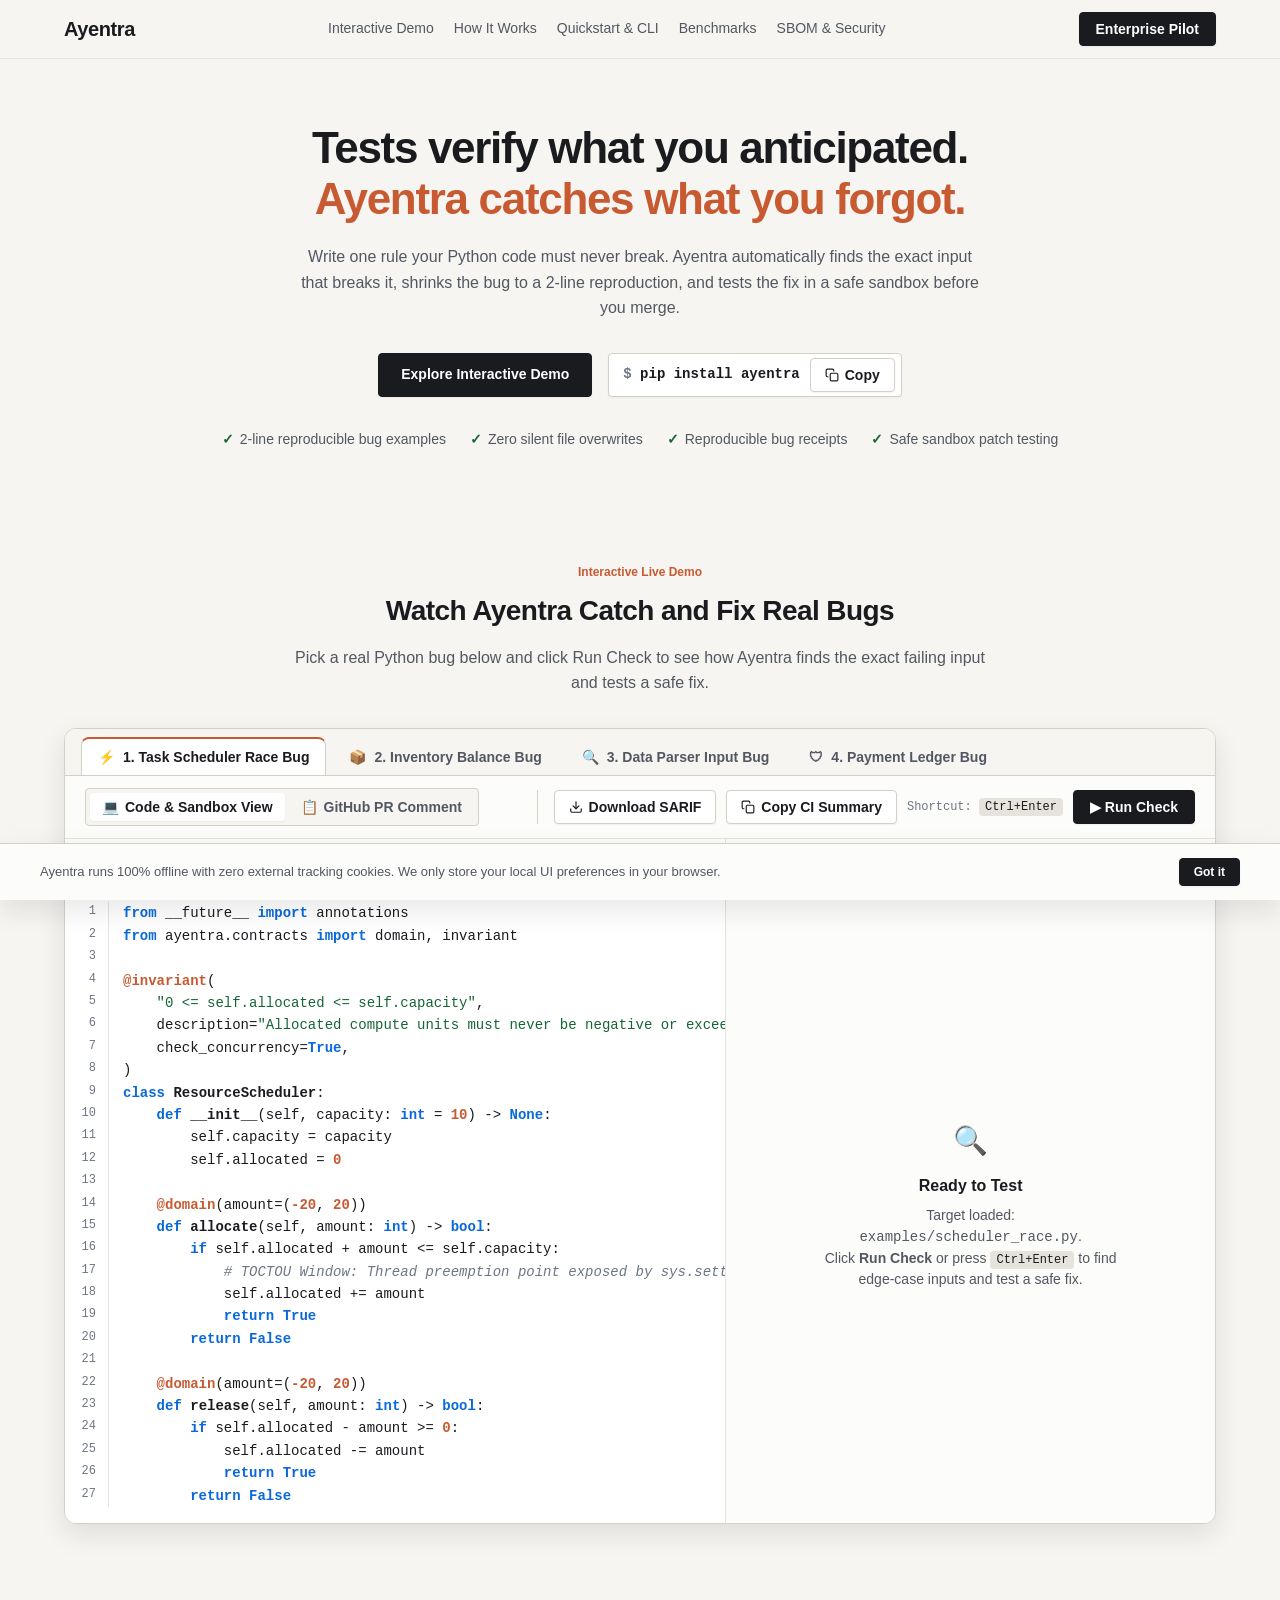
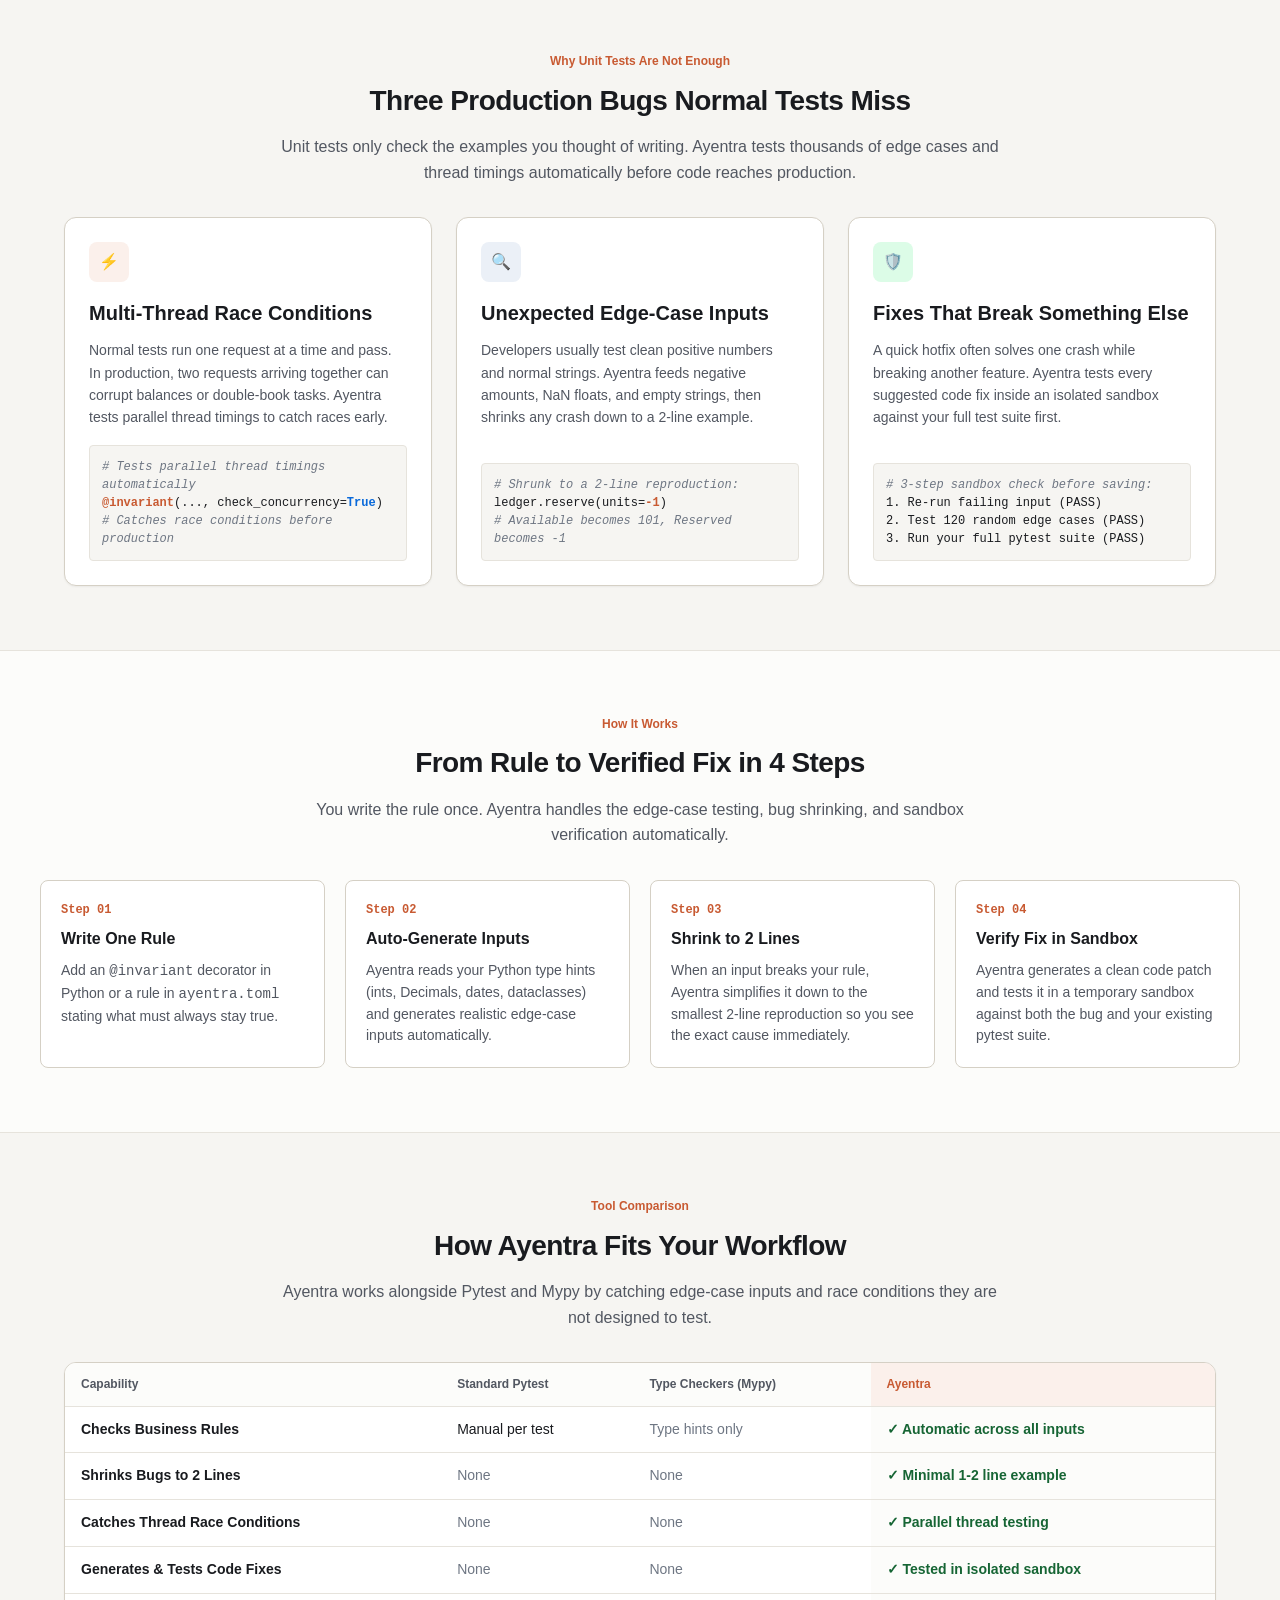
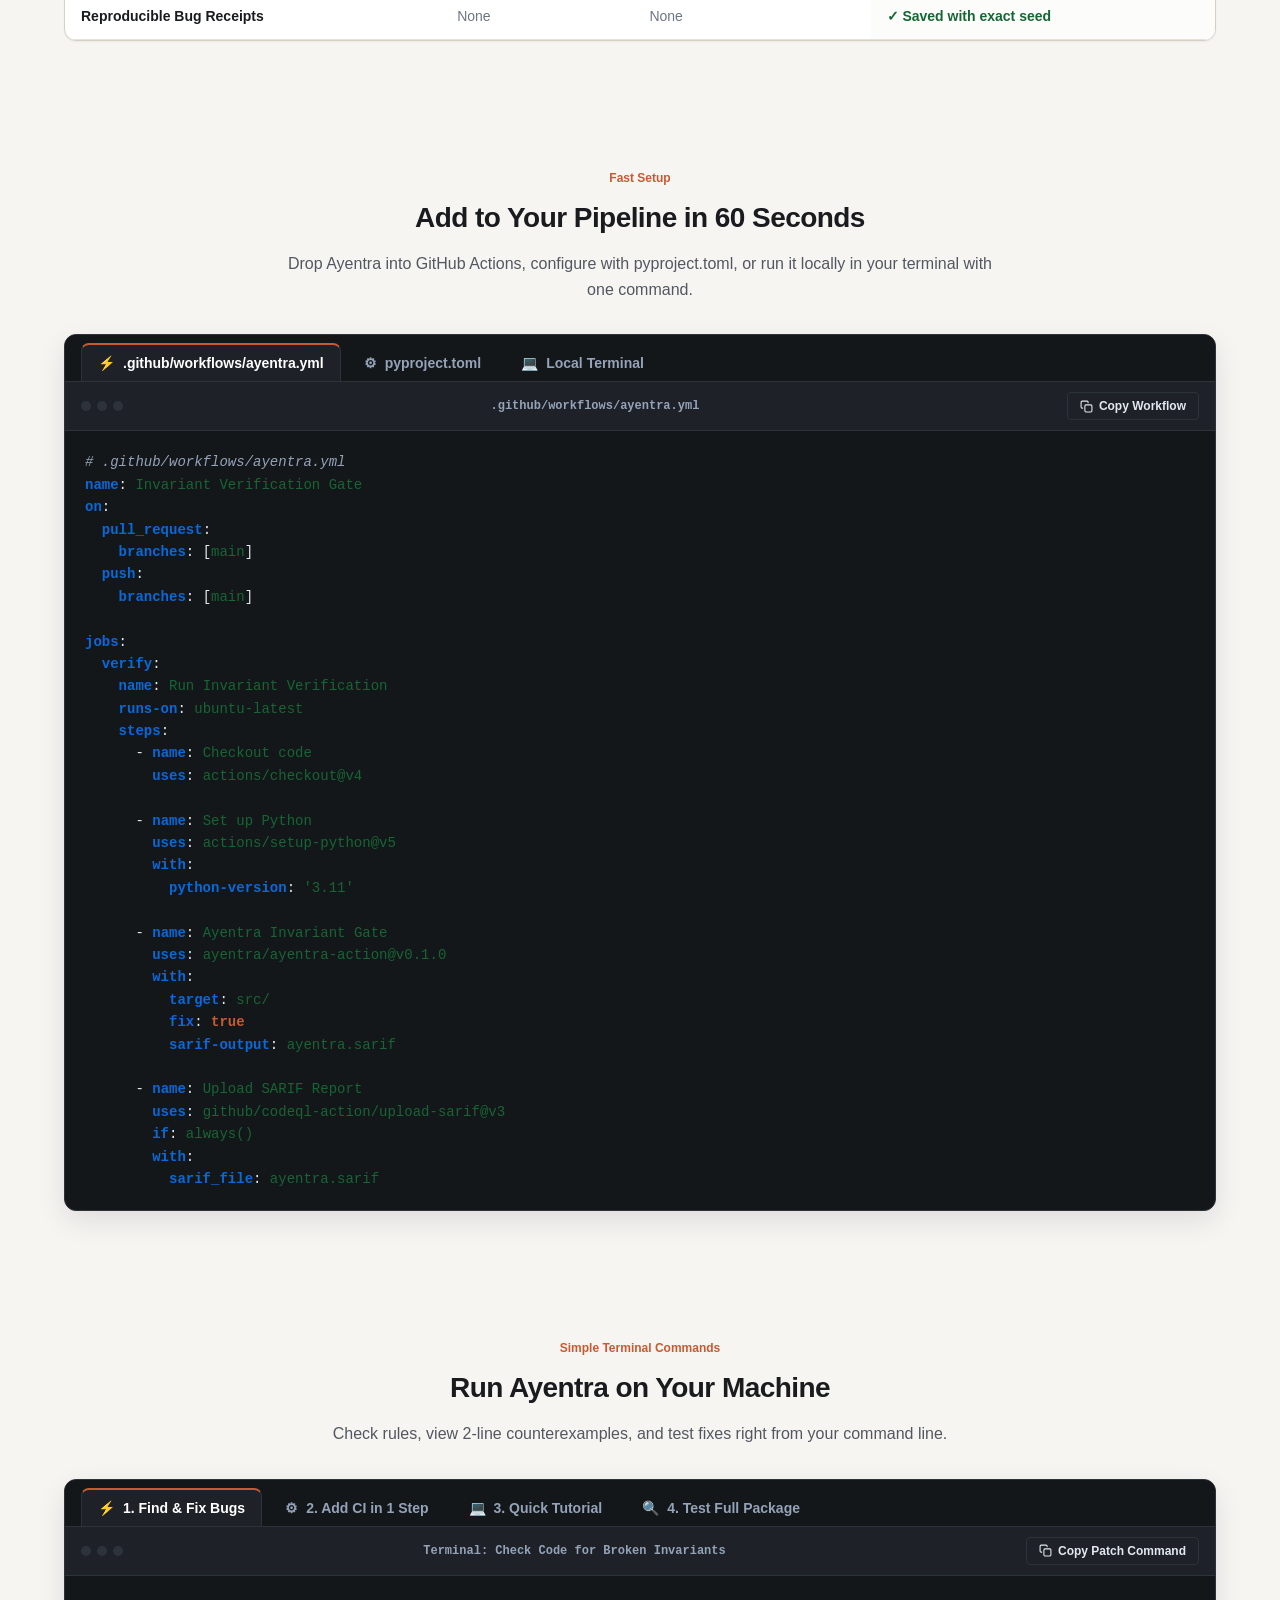
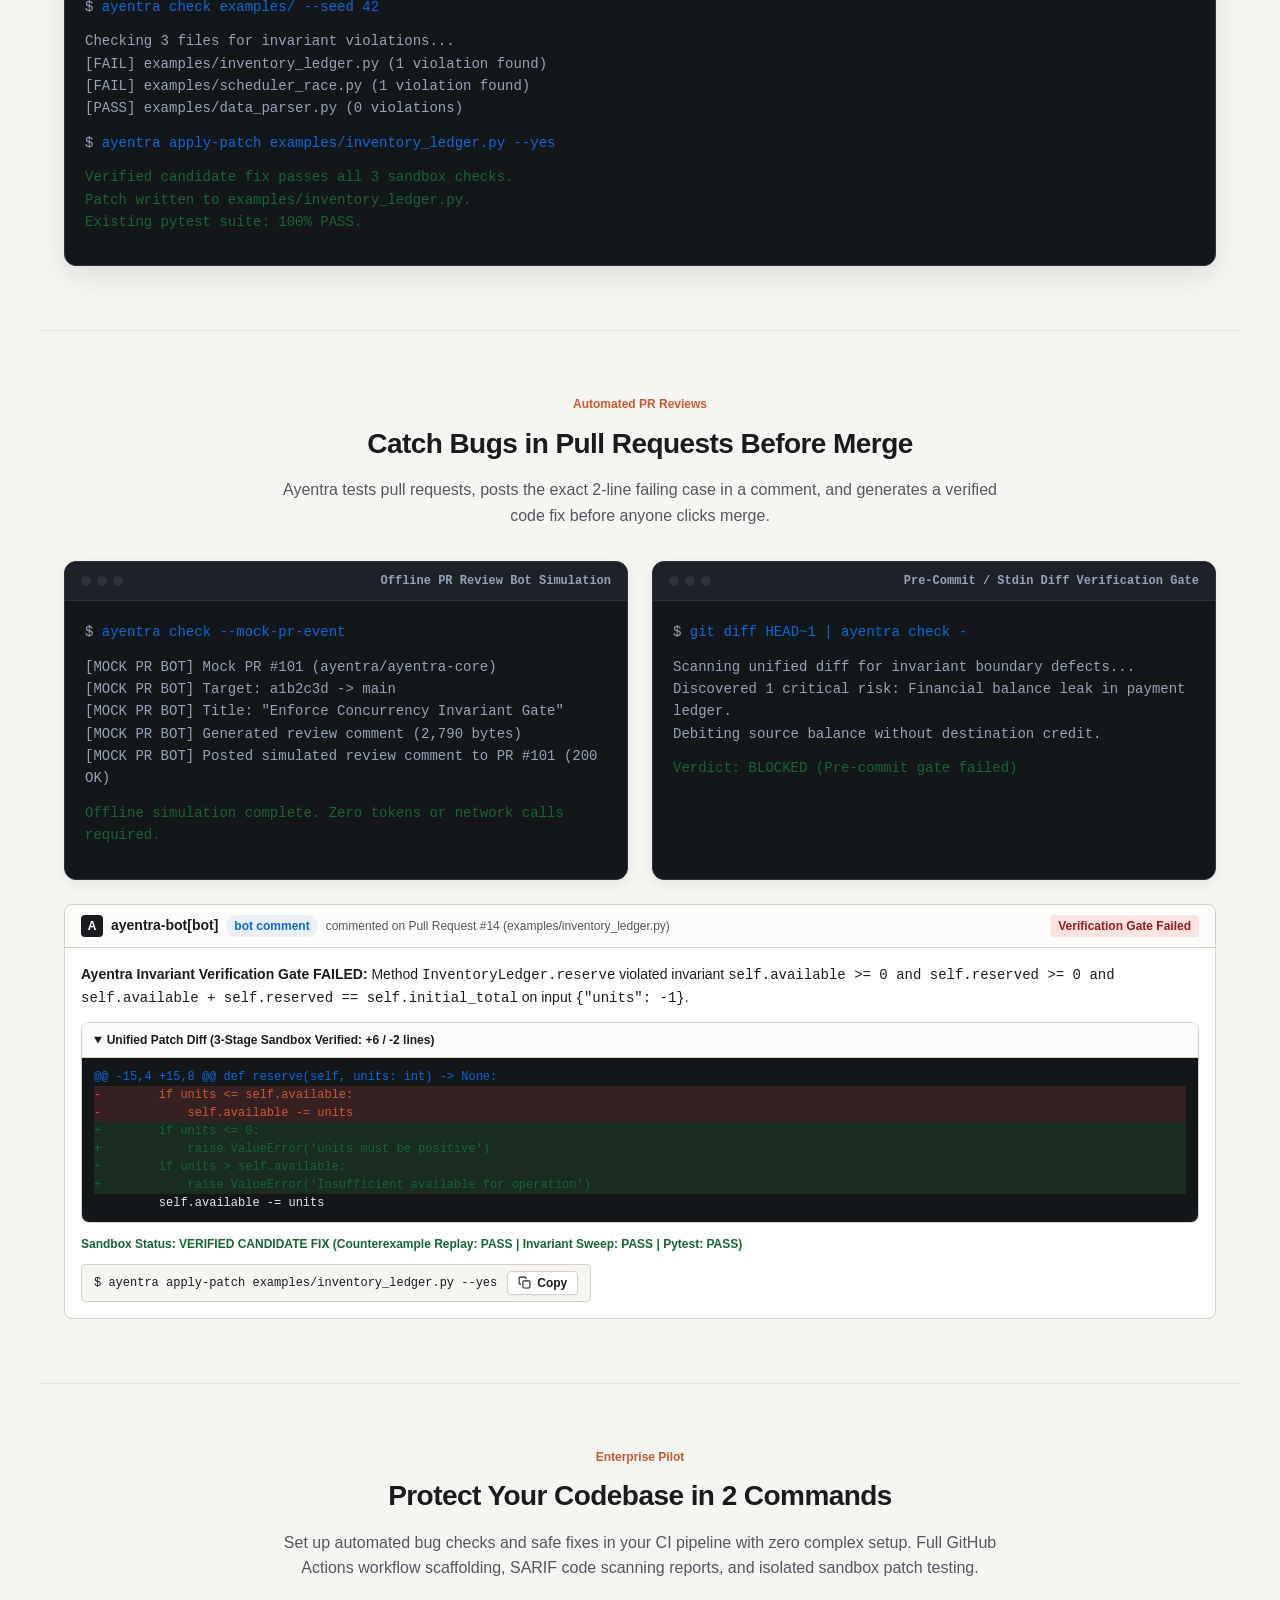
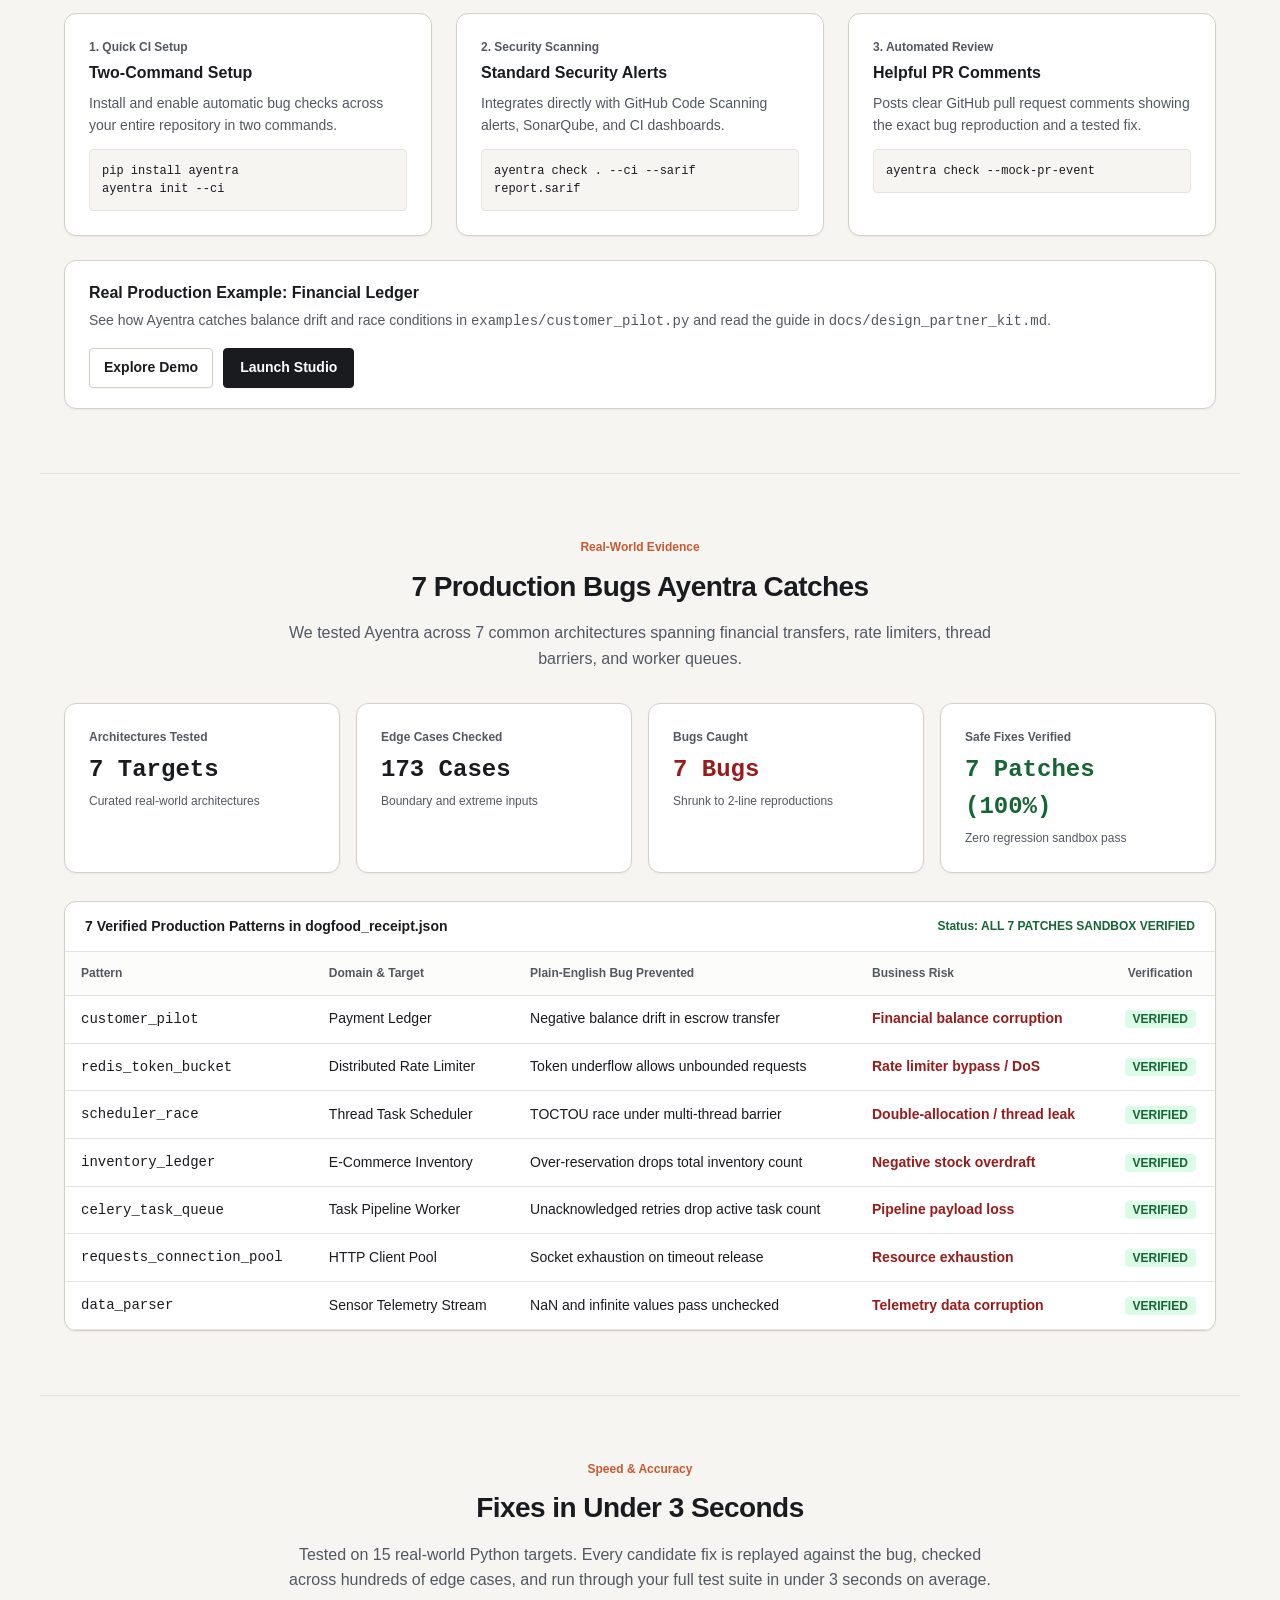
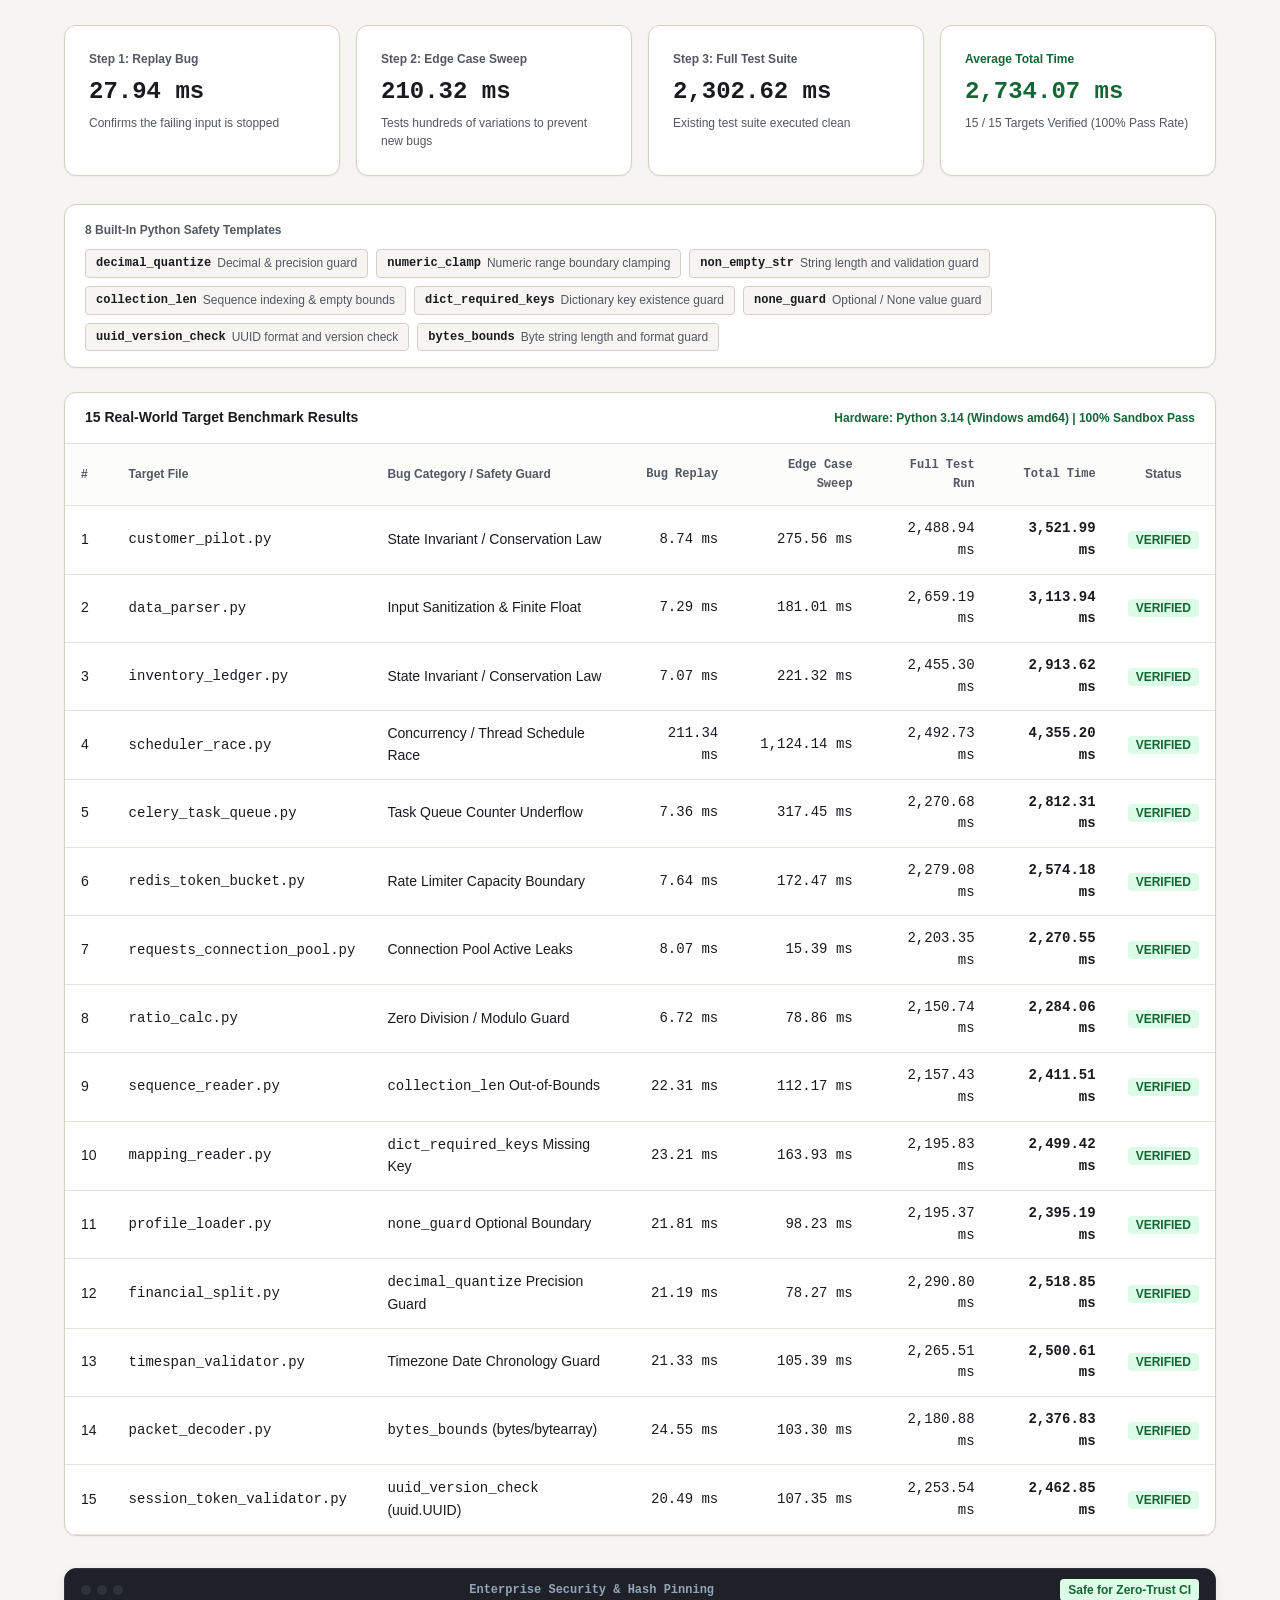
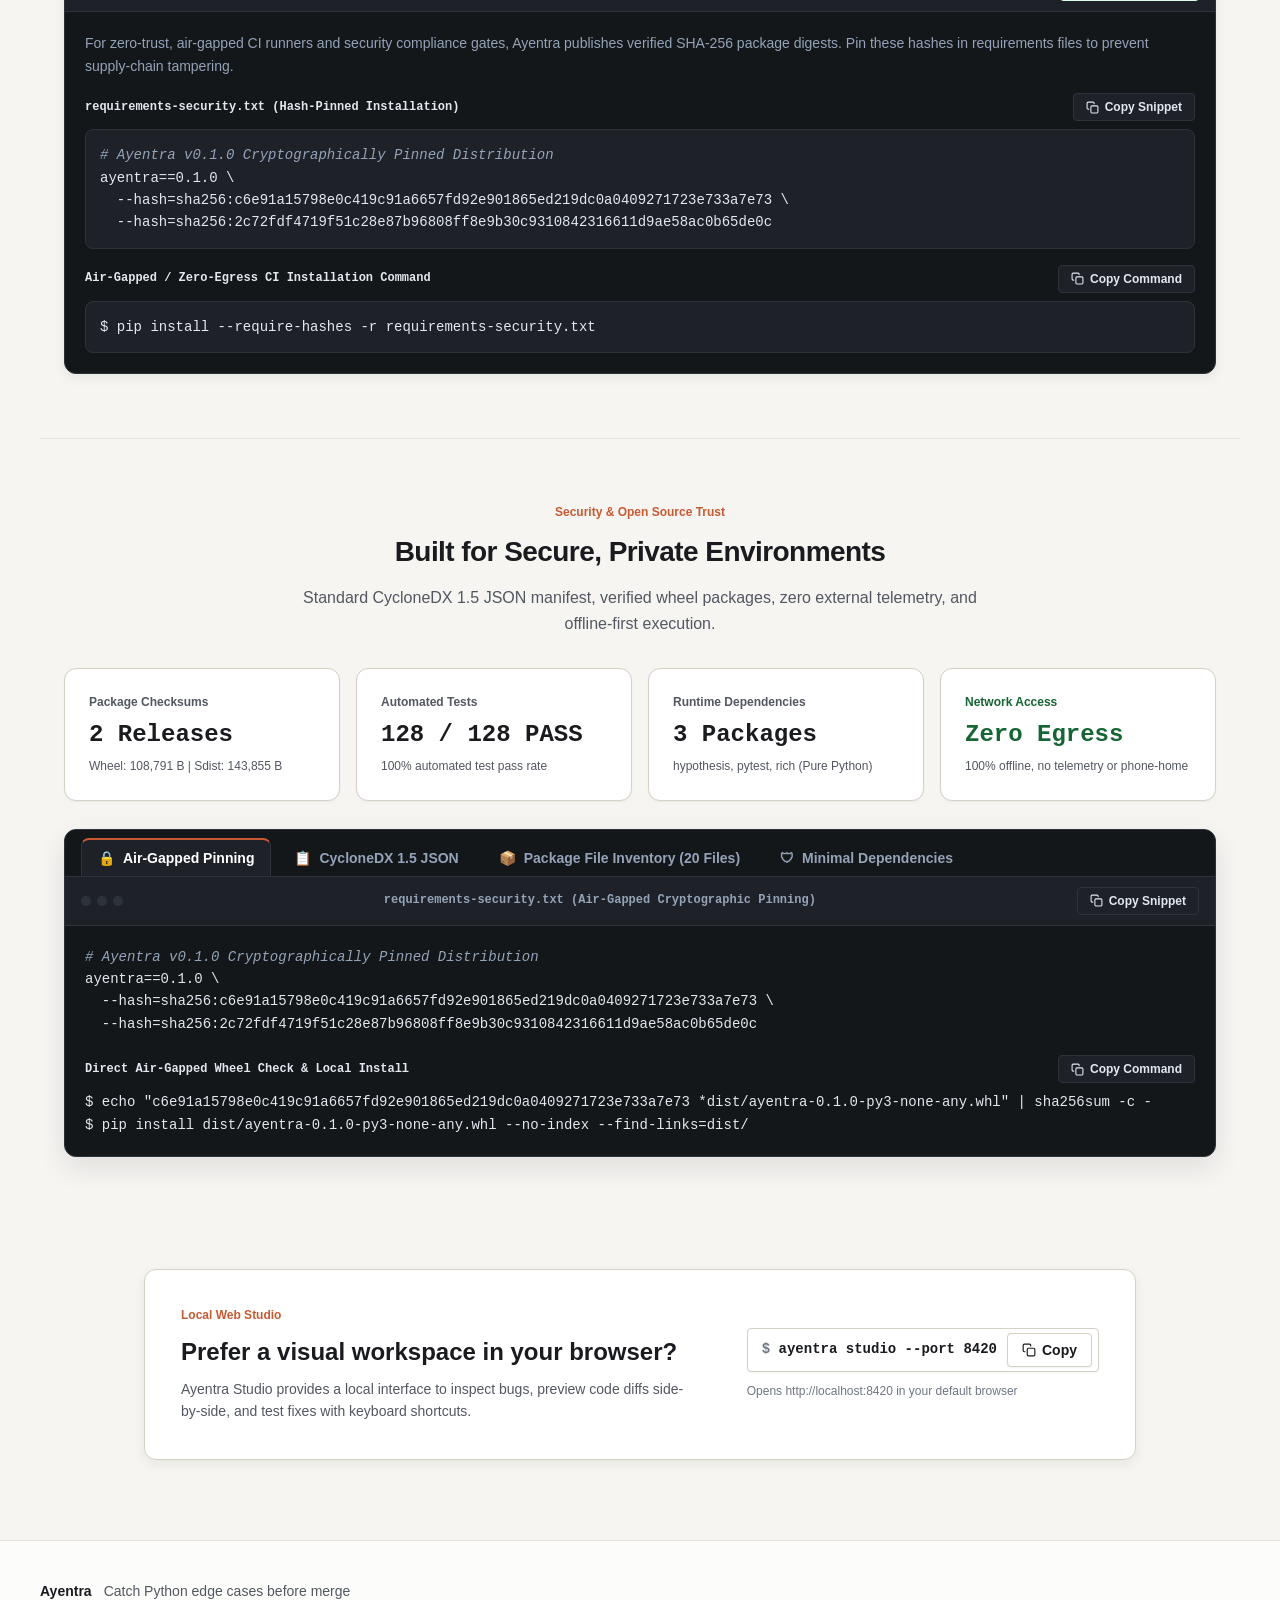
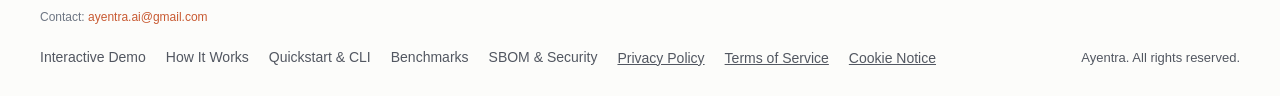
==== site/index.html @ 51ed4ca4 "feat: initial release of Ayentra Invariant Verification Gate GitHub Action - Composite action defini" ====
<!DOCTYPE html>
<html lang="en">
<head>
  <meta charset="utf-8">
  <meta name="viewport" content="width=device-width, initial-scale=1">
  <title>Ayentra | Catch Python Edge Cases Before Merge</title>
  <meta name="description" content="Write one rule your Python code must never break. Ayentra automatically finds the exact input that breaks it, shrinks the bug to a 2-line reproduction, and tests the fix in a safe sandbox before you merge.">
  <link rel="canonical" href="https://ayentra-self-healing-ci-gate-for-python-ayentra-gekf76yujn.openbot.site/">
  <meta property="og:title" content="Ayentra | Catch Python Edge Cases Before Merge">
  <meta property="og:description" content="Write one rule your Python code must never break. Ayentra finds the breaking input, shrinks it to 2 lines, and tests a safe fix before merge.">
  <meta property="og:type" content="website">
  <meta property="og:url" content="https://ayentra-self-healing-ci-gate-for-python-ayentra-gekf76yujn.openbot.site/">
  <meta property="og:image" content="https://ayentra-self-healing-ci-gate-for-python-ayentra-gekf76yujn.openbot.site/og-image.png">
  <meta name="twitter:card" content="summary_large_image">
  <meta name="twitter:title" content="Ayentra | Catch Python Edge Cases Before Merge">
  <meta name="twitter:description" content="Catch Python edge cases and thread races before merge with 2-line minimal counterexamples.">
  <link rel="stylesheet" href="styles.css">
  <script type="application/ld+json">
  {
    "@context": "https://schema.org",
    "@type": "SoftwareApplication",
    "name": "Ayentra",
    "operatingSystem": "Cross-platform",
    "applicationCategory": "DeveloperApplication",
    "description": "Invariant-aware bug finding and safe sandbox fixes for Python CI pipelines.",
    "softwareVersion": "0.1.0",
    "offers": {
      "@type": "Offer",
      "price": "0.00",
      "priceCurrency": "USD"
    }
  }
  </script>
</head>
<body>

  <!-- Navigation (Simplified to 5 Top-Level Links + 1 Primary CTA) -->
  <header class="nav-header">
    <div class="nav-container">
      <a href="#" class="brand-wrapper">
        <span class="brand-name">Ayentra</span>
      </a>

      <nav aria-label="Primary navigation">
        <ul class="nav-links">
          <li><a href="#demo" class="nav-link">Interactive Demo</a></li>
          <li><a href="#how-it-works" class="nav-link">How It Works</a></li>
          <li><a href="#quickstart" class="nav-link">Quickstart &amp; CLI</a></li>
          <li><a href="#benchmark" class="nav-link">Benchmarks</a></li>
          <li><a href="#sbom" class="nav-link">SBOM &amp; Security</a></li>
        </ul>
      </nav>

      <div class="nav-actions">
        <button type="button" class="btn-primary" onclick="openLegalModal('pilot')">Enterprise Pilot</button>
      </div>
    </div>
  </header>

  <!-- Hero Section -->
  <section class="hero-section">
    <h1 class="hero-title">
      Tests verify what you anticipated.<br>
      <span class="hero-title-accent">Ayentra catches what you forgot.</span>
    </h1>

    <p class="hero-subtitle">
      Write one rule your Python code must never break. Ayentra automatically finds the exact input that breaks it, shrinks the bug to a 2-line reproduction, and tests the fix in a safe sandbox before you merge.
    </p>

    <div class="hero-cta-group">
      <a href="#demo" class="btn-primary hero-primary-cta">
        Explore Interactive Demo
      </a>

      <div class="cli-badge-group" data-cmd="pip install ayentra" title="Click to copy install command">
        <code class="cli-badge-code"><span>$ </span>pip install ayentra</code>
        <button type="button" class="cli-copy-btn">
          <svg width="14" height="14" viewBox="0 0 24 24" fill="none" stroke="currentColor" stroke-width="2" stroke-linecap="round" stroke-linejoin="round"><rect x="9" y="9" width="13" height="13" rx="2" ry="2"></rect><path d="M5 15H4a2 2 0 0 1-2-2V4a2 2 0 0 1 2-2h9a2 2 0 0 1 2 2v1"></path></svg>
          <span>Copy</span>
        </button>
      </div>
    </div>

    <div class="hero-proof-bar">
      <div class="hero-proof-item">
        <span class="check-icon">✓</span>
        <span>2-line reproducible bug examples</span>
      </div>
      <div class="hero-proof-item">
        <span class="check-icon">✓</span>
        <span>Zero silent file overwrites</span>
      </div>
      <div class="hero-proof-item">
        <span class="check-icon">✓</span>
        <span>Reproducible bug receipts</span>
      </div>
      <div class="hero-proof-item">
        <span class="check-icon">✓</span>
        <span>Safe sandbox patch testing</span>
      </div>
    </div>
  </section>

  <!-- Interactive Demo Section -->
  <section class="demo-section" id="demo">
    <div class="section-header-centered">
      <div class="section-badge">Interactive Live Demo</div>
      <h2 class="section-title">Watch Ayentra Catch and Fix Real Bugs</h2>
      <p class="section-desc">
        Pick a real Python bug below and click Run Check to see how Ayentra finds the exact failing input and tests a safe fix.
      </p>
    </div>

    <div class="demo-container">
      <!-- Unified Icon + Text Folder Tabs for Scenarios -->
      <div class="demo-scenario-bar">
        <div class="scenario-tabs" role="tablist" aria-label="Demo scenarios">
          <button type="button" class="scenario-tab active" data-scenario="scheduler" role="tab" aria-selected="true" onclick="switchDemoTarget('scheduler')">
            <span class="quickstart-tab-icon">&#9889;</span>
            <span>1. Task Scheduler Race Bug</span>
          </button>
          <button type="button" class="scenario-tab" data-scenario="inventory" role="tab" aria-selected="false" onclick="switchDemoTarget('inventory')">
            <span class="quickstart-tab-icon">&#128230;</span>
            <span>2. Inventory Balance Bug</span>
          </button>
          <button type="button" class="scenario-tab" data-scenario="parser" role="tab" aria-selected="false" onclick="switchDemoTarget('parser')">
            <span class="quickstart-tab-icon">&#128269;</span>
            <span>3. Data Parser Input Bug</span>
          </button>
          <button type="button" class="scenario-tab" data-scenario="ledger" role="tab" aria-selected="false" onclick="switchDemoTarget('ledger')">
            <span class="quickstart-tab-icon">&#128737;</span>
            <span>4. Payment Ledger Bug</span>
          </button>
        </div>
      </div>

      <!-- Clearly Separated Toolbar: View Navigation on Left, Functional Actions on Right -->
      <div class="demo-toolbar">
        <div class="view-mode-tabs" role="tablist" aria-label="Demo view modes">
          <button type="button" class="view-tab active" id="tab-view-inspector" role="tab" aria-selected="true" aria-controls="workspace-inspector" onclick="switchDemoView('inspector')">
            <span>&#128187;</span>
            <span>Code &amp; Sandbox View</span>
          </button>
          <button type="button" class="view-tab" id="tab-view-prbot" role="tab" aria-selected="false" aria-controls="workspace-prbot" onclick="switchDemoView('prbot')">
            <span>&#128203;</span>
            <span>GitHub PR Comment</span>
          </button>
        </div>

        <div class="demo-action-group">
          <button type="button" class="btn-secondary" id="demo-sarif-btn" onclick="downloadSarif(currentScenarioId)" aria-label="Download SARIF">
            <svg width="14" height="14" viewBox="0 0 24 24" fill="none" stroke="currentColor" stroke-width="2" stroke-linecap="round" stroke-linejoin="round"><path d="M21 15v4a2 2 0 0 1-2 2H5a2 2 0 0 1-2-2v-4"></path><polyline points="7 10 12 15 17 10"></polyline><line x1="12" y1="15" x2="12" y2="3"></line></svg>
            <span>Download SARIF</span>
          </button>
          <button type="button" class="btn-secondary" id="demo-ci-summary-btn" onclick="copyCiSummary(currentScenarioId)" aria-label="Copy CI Summary">
            <svg width="14" height="14" viewBox="0 0 24 24" fill="none" stroke="currentColor" stroke-width="2" stroke-linecap="round" stroke-linejoin="round"><rect x="9" y="9" width="13" height="13" rx="2" ry="2"></rect><path d="M5 15H4a2 2 0 0 1-2-2V4a2 2 0 0 1 2-2h9a2 2 0 0 1 2 2v1"></path></svg>
            <span>Copy CI Summary</span>
          </button>
          <span class="demo-shortcut-hint">Shortcut: <kbd class="kbd-badge">Ctrl+Enter</kbd></span>
          <button type="button" class="btn-run" id="run-verification-btn">
            <span>&#9654; Run Check</span>
          </button>
        </div>
      </div>

      <!-- Split Workspace -->
      <div class="demo-workspace" id="workspace-inspector" role="tabpanel" aria-labelledby="tab-view-inspector">
        <!-- Left: Code Pane with Line Number Gutter -->
        <div class="code-pane">
          <div class="pane-header">
            <div class="pane-title-group">
              <span class="pane-file-title" id="pane-file-name">examples/scheduler_race.py</span>
              <span class="pane-tag tag-contract" id="pane-tag">Thread Safety Rule</span>
            </div>
            <span style="font-size: 12px; color: var(--text-muted);">Python 3.10+</span>
          </div>

          <div class="editor-wrapper">
            <pre class="code-block"><code id="code-content"></code></pre>
          </div>
        </div>

        <!-- Right: Inspector Pane -->
        <div class="inspector-pane">
          <div class="pane-header">
            <div class="pane-title-group">
              <span style="font-size: 14px; font-weight: 700; color: var(--text-primary);">Bug &amp; Fix Inspector</span>
            </div>
            <span class="pane-tag tag-verified">Sandbox Ready</span>
          </div>

          <div class="inspector-body" id="inspector-body">
            <!-- Populated dynamically by app.js -->
          </div>
        </div>
      </div>

      <!-- GitHub PR Bot Dedicated View -->
      <div class="pr-bot-workspace" id="workspace-prbot" role="tabpanel" aria-labelledby="tab-view-prbot" style="display: none; padding: 24px;">
        <div style="display: flex; align-items: center; justify-content: space-between; border-bottom: 1px solid var(--border-default); padding-bottom: 16px; margin-bottom: 16px; flex-wrap: wrap; gap: 12px;">
          <div>
            <div style="font-size: 20px; font-weight: 700; color: var(--text-primary); margin-bottom: 4px;" id="pr-sim-title">
              Pull Request #142: Automated Bug &amp; Fix Check
            </div>
            <div style="display: flex; align-items: center; gap: 8px; font-size: 14px; color: var(--text-secondary); flex-wrap: wrap;">
              <span class="status-pill pill-pass" id="pr-sim-state-pill">Open</span>
              <span><strong>ayentra-bot</strong> found a verified fix ready to merge into <code>main</code></span>
            </div>
          </div>
          <button type="button" class="btn-run" onclick="runVerificationSimulation()">
            <span>Re-run Check</span>
          </button>
        </div>

        <div id="pr-bot-standalone-card">
          <!-- Populated dynamically by app.js -->
        </div>
      </div>
    </div>
  </section>

  <!-- Three Mission-Critical Failures Section -->
  <section class="difference-section" id="failures">
    <div class="section-header-centered">
      <div class="section-badge">Why Unit Tests Are Not Enough</div>
      <h2 class="section-title">Three Production Bugs Normal Tests Miss</h2>
      <p class="section-desc">
        Unit tests only check the examples you thought of writing. Ayentra tests thousands of edge cases and thread timings automatically before code reaches production.
      </p>
    </div>

    <div class="cards-grid-three">
      <div class="feature-card">
        <div class="feature-icon-badge icon-race">⚡</div>
        <h3 class="feature-title">Multi-Thread Race Conditions</h3>
        <p class="feature-desc">
          Normal tests run one request at a time and pass. In production, two requests arriving together can corrupt balances or double-book tasks. Ayentra tests parallel thread timings to catch races early.
        </p>
        <div class="feature-code-snippet"><span class="cmt"># Tests parallel thread timings automatically</span>
<span class="dec">@invariant</span>(..., check_concurrency=<span class="kw">True</span>)
<span class="cmt"># Catches race conditions before production</span></div>
      </div>

      <div class="feature-card">
        <div class="feature-icon-badge icon-shrink">🔍</div>
        <h3 class="feature-title">Unexpected Edge-Case Inputs</h3>
        <p class="feature-desc">
          Developers usually test clean positive numbers and normal strings. Ayentra feeds negative amounts, NaN floats, and empty strings, then shrinks any crash down to a 2-line example.
        </p>
        <div class="feature-code-snippet"><span class="cmt"># Shrunk to a 2-line reproduction:</span>
ledger.reserve(units=<span class="num">-1</span>)
<span class="cmt"># Available becomes 101, Reserved becomes -1</span></div>
      </div>

      <div class="feature-card">
        <div class="feature-icon-badge icon-sandbox">🛡️</div>
        <h3 class="feature-title">Fixes That Break Something Else</h3>
        <p class="feature-desc">
          A quick hotfix often solves one crash while breaking another feature. Ayentra tests every suggested code fix inside an isolated sandbox against your full test suite first.
        </p>
        <div class="feature-code-snippet"><span class="cmt"># 3-step sandbox check before saving:</span>
1. Re-run failing input (PASS)
2. Test 120 random edge cases (PASS)
3. Run your full pytest suite (PASS)</div>
      </div>
    </div>
  </section>

  <!-- How It Works (Proper H2 -> H3 Outline Hierarchy) -->
  <section class="how-section" id="how-it-works">
    <div class="how-container">
      <div class="section-header-centered">
        <div class="section-badge">How It Works</div>
        <h2 class="section-title">From Rule to Verified Fix in 4 Steps</h2>
        <p class="section-desc">
          You write the rule once. Ayentra handles the edge-case testing, bug shrinking, and sandbox verification automatically.
        </p>
      </div>

      <div class="workflow-steps">
        <div class="workflow-step">
          <div class="step-num">Step 01</div>
          <h3 class="step-name">Write One Rule</h3>
          <p class="step-text">
            Add an <code>@invariant</code> decorator in Python or a rule in <code>ayentra.toml</code> stating what must always stay true.
          </p>
        </div>

        <div class="workflow-step">
          <div class="step-num">Step 02</div>
          <h3 class="step-name">Auto-Generate Inputs</h3>
          <p class="step-text">
            Ayentra reads your Python type hints (ints, Decimals, dates, dataclasses) and generates realistic edge-case inputs automatically.
          </p>
        </div>

        <div class="workflow-step">
          <div class="step-num">Step 03</div>
          <h3 class="step-name">Shrink to 2 Lines</h3>
          <p class="step-text">
            When an input breaks your rule, Ayentra simplifies it down to the smallest 2-line reproduction so you see the exact cause immediately.
          </p>
        </div>

        <div class="workflow-step">
          <div class="step-num">Step 04</div>
          <h3 class="step-name">Verify Fix in Sandbox</h3>
          <p class="step-text">
            Ayentra generates a clean code patch and tests it in a temporary sandbox against both the bug and your existing pytest suite.
          </p>
        </div>
      </div>
    </div>
  </section>

  <!-- Comparison Table -->
  <section class="table-section" id="comparison">
    <div class="section-header-centered">
      <div class="section-badge">Tool Comparison</div>
      <h2 class="section-title">How Ayentra Fits Your Workflow</h2>
      <p class="section-desc">
        Ayentra works alongside Pytest and Mypy by catching edge-case inputs and race conditions they are not designed to test.
      </p>
    </div>

    <div class="table-wrapper">
      <div class="table-scroll">
        <table class="comp-table">
          <thead>
            <tr>
              <th>Capability</th>
              <th>Standard Pytest</th>
              <th>Type Checkers (Mypy)</th>
              <th class="col-ayentra">Ayentra</th>
            </tr>
          </thead>
          <tbody>
            <tr>
              <td><strong>Checks Business Rules</strong></td>
              <td>Manual per test</td>
              <td><span class="check-no">Type hints only</span></td>
              <td class="col-ayentra"><span class="check-yes">✓ Automatic across all inputs</span></td>
            </tr>
            <tr>
              <td><strong>Shrinks Bugs to 2 Lines</strong></td>
              <td><span class="check-no">None</span></td>
              <td><span class="check-no">None</span></td>
              <td class="col-ayentra"><span class="check-yes">✓ Minimal 1-2 line example</span></td>
            </tr>
            <tr>
              <td><strong>Catches Thread Race Conditions</strong></td>
              <td><span class="check-no">None</span></td>
              <td><span class="check-no">None</span></td>
              <td class="col-ayentra"><span class="check-yes">✓ Parallel thread testing</span></td>
            </tr>
            <tr>
              <td><strong>Generates &amp; Tests Code Fixes</strong></td>
              <td><span class="check-no">None</span></td>
              <td><span class="check-no">None</span></td>
              <td class="col-ayentra"><span class="check-yes">✓ Tested in isolated sandbox</span></td>
            </tr>
            <tr>
              <td><strong>Reproducible Bug Receipts</strong></td>
              <td><span class="check-no">None</span></td>
              <td><span class="check-no">None</span></td>
              <td class="col-ayentra"><span class="check-yes">✓ Saved with exact seed</span></td>
            </tr>
          </tbody>
        </table>
      </div>
    </div>
  </section>

  <!-- 60-Second Setup -->
  <section class="quickstart-section" id="quickstart">
    <div class="section-header-centered">
      <div class="section-badge">Fast Setup</div>
      <h2 class="section-title">Add to Your Pipeline in 60 Seconds</h2>
      <p class="section-desc">
        Drop Ayentra into GitHub Actions, configure with pyproject.toml, or run it locally in your terminal with one command.
      </p>
    </div>

    <div class="quickstart-card">
      <div class="quickstart-nav">
        <div class="quickstart-tabs" role="tablist" aria-label="Quickstart configuration tabs">
          <button type="button" class="quickstart-tab active" data-quickstart-tab="workflow" role="tab" aria-selected="true" id="tab-btn-workflow">
            <span class="quickstart-tab-icon">&#9889;</span>
            <span>.github/workflows/ayentra.yml</span>
          </button>
          <button type="button" class="quickstart-tab" data-quickstart-tab="toml" role="tab" aria-selected="false" id="tab-btn-toml">
            <span class="quickstart-tab-icon">&#9881;</span>
            <span>pyproject.toml</span>
          </button>
          <button type="button" class="quickstart-tab" data-quickstart-tab="cli" role="tab" aria-selected="false" id="tab-btn-cli">
            <span class="quickstart-tab-icon">&#128187;</span>
            <span>Local Terminal</span>
          </button>
        </div>
      </div>

      <!-- Tab Panel 1: GitHub Actions Workflow -->
      <div class="quickstart-panel active" id="quickstart-panel-workflow" role="tabpanel">
        <div class="terminal-bar">
          <div class="terminal-dots">
            <span class="dot"></span>
            <span class="dot"></span>
            <span class="dot"></span>
          </div>
          <span class="terminal-title">.github/workflows/ayentra.yml</span>
          <button type="button" class="quickstart-copy-btn" data-copy-target="workflow" title="Copy GitHub Actions workflow">
            <svg width="13" height="13" viewBox="0 0 24 24" fill="none" stroke="currentColor" stroke-width="2" stroke-linecap="round" stroke-linejoin="round"><rect x="9" y="9" width="13" height="13" rx="2" ry="2"></rect><path d="M5 15H4a2 2 0 0 1-2-2V4a2 2 0 0 1 2-2h9a2 2 0 0 1 2 2v1"></path></svg>
            <span>Copy Workflow</span>
          </button>
        </div>
        <div class="quickstart-terminal-body">
          <pre class="quickstart-code"><code id="code-quickstart-workflow"><span class="syn-comment"># .github/workflows/ayentra.yml</span>
<span class="syn-key">name</span>: <span class="syn-str">Invariant Verification Gate</span>
<span class="syn-key">on</span>:
  <span class="syn-key">pull_request</span>:
    <span class="syn-key">branches</span>: [<span class="syn-str">main</span>]
  <span class="syn-key">push</span>:
    <span class="syn-key">branches</span>: [<span class="syn-str">main</span>]

<span class="syn-key">jobs</span>:
  <span class="syn-key">verify</span>:
    <span class="syn-key">name</span>: <span class="syn-str">Run Invariant Verification</span>
    <span class="syn-key">runs-on</span>: <span class="syn-str">ubuntu-latest</span>
    <span class="syn-key">steps</span>:
      - <span class="syn-key">name</span>: <span class="syn-str">Checkout code</span>
        <span class="syn-key">uses</span>: <span class="syn-str">actions/checkout@v4</span>

      - <span class="syn-key">name</span>: <span class="syn-str">Set up Python</span>
        <span class="syn-key">uses</span>: <span class="syn-str">actions/setup-python@v5</span>
        <span class="syn-key">with</span>:
          <span class="syn-key">python-version</span>: <span class="syn-str">'3.11'</span>

      - <span class="syn-key">name</span>: <span class="syn-str">Ayentra Invariant Gate</span>
        <span class="syn-key">uses</span>: <span class="syn-str">ayentra/ayentra-action@v0.1.0</span>
        <span class="syn-key">with</span>:
          <span class="syn-key">target</span>: <span class="syn-str">src/</span>
          <span class="syn-key">fix</span>: <span class="syn-bool">true</span>
          <span class="syn-key">sarif-output</span>: <span class="syn-str">ayentra.sarif</span>

      - <span class="syn-key">name</span>: <span class="syn-str">Upload SARIF Report</span>
        <span class="syn-key">uses</span>: <span class="syn-str">github/codeql-action/upload-sarif@v3</span>
        <span class="syn-key">if</span>: <span class="syn-str">always()</span>
        <span class="syn-key">with</span>:
          <span class="syn-key">sarif_file</span>: <span class="syn-str">ayentra.sarif</span></code></pre>
        </div>
      </div>

      <!-- Tab Panel 2: pyproject.toml -->
      <div class="quickstart-panel" id="quickstart-panel-toml" role="tabpanel" style="display: none;">
        <div class="terminal-bar">
          <div class="terminal-dots">
            <span class="dot"></span>
            <span class="dot"></span>
            <span class="dot"></span>
          </div>
          <span class="terminal-title">pyproject.toml</span>
          <button type="button" class="quickstart-copy-btn" data-copy-target="toml" title="Copy pyproject.toml configuration">
            <svg width="13" height="13" viewBox="0 0 24 24" fill="none" stroke="currentColor" stroke-width="2" stroke-linecap="round" stroke-linejoin="round"><rect x="9" y="9" width="13" height="13" rx="2" ry="2"></rect><path d="M5 15H4a2 2 0 0 1-2-2V4a2 2 0 0 1 2-2h9a2 2 0 0 1 2 2v1"></path></svg>
            <span>Copy Config</span>
          </button>
        </div>
        <div class="quickstart-terminal-body">
          <pre class="quickstart-code"><code id="code-quickstart-toml"><span class="syn-comment"># pyproject.toml</span>
[<span class="syn-sec">tool.ayentra</span>]
<span class="syn-key">target</span> = <span class="syn-str">"src/"</span>
<span class="syn-key">max_examples</span> = <span class="syn-num">120</span>
<span class="syn-key">check_concurrency</span> = <span class="syn-bool">true</span>
<span class="syn-key">sandbox_timeout</span> = <span class="syn-num">30</span>
<span class="syn-key">sarif_output</span> = <span class="syn-str">"ayentra.sarif"</span>
<span class="syn-key">fail_on_violation</span> = <span class="syn-bool">true</span>
<span class="syn-key">deterministic_receipt</span> = <span class="syn-bool">true</span></code></pre>
        </div>
      </div>

      <!-- Tab Panel 3: Local CLI -->
      <div class="quickstart-panel" id="quickstart-panel-cli" role="tabpanel" style="display: none;">
        <div class="terminal-bar">
          <div class="terminal-dots">
            <span class="dot"></span>
            <span class="dot"></span>
            <span class="dot"></span>
          </div>
          <span class="terminal-title">Terminal: Run Invariant Check Locally</span>
          <button type="button" class="quickstart-copy-btn" data-copy-target="cli" title="Copy local CLI command">
            <svg width="13" height="13" viewBox="0 0 24 24" fill="none" stroke="currentColor" stroke-width="2" stroke-linecap="round" stroke-linejoin="round"><rect x="9" y="9" width="13" height="13" rx="2" ry="2"></rect><path d="M5 15H4a2 2 0 0 1-2-2V4a2 2 0 0 1 2-2h9a2 2 0 0 1 2 2v1"></path></svg>
            <span>Copy Command</span>
          </button>
        </div>
        <div class="quickstart-terminal-body">
          <div class="term-line">
            <span class="term-out">$ </span><span class="term-cmd">pip install ayentra &amp;&amp; ayentra check src/ --fix --ci</span>
          </div>
          <div class="term-line term-out">
            [ayentra] Discovered 4 invariant contracts across src/<br>
            [ayentra] Testing property rules across edge cases...<br>
            [PASS] src/ledger.py: balance_non_negative (120/120 cases passed)<br>
            [PASS] src/scheduler.py: no_deadlock_on_cancel (120/120 cases passed)<br>
            [PASS] src/discount.py: price_after_discount_bounded (120/120 cases passed)<br>
            [PASS] src/rbac.py: admin_invariant_retained (120/120 cases passed)
          </div>
          <div class="term-line term-highlight">
            Result: All 4 rules satisfied (0 bugs found).<br>
            SARIF report: ayentra.sarif (0 diagnostics).<br>
            Execution receipt: ayentra.receipt.json (verified).
          </div>
        </div>
      </div>
    </div>
  </section>

  <!-- CLI Reference & Dogfooding (Converted from 2x2 Noisy Grid into Unified Tabbed Viewer) -->
  <section class="cli-section" id="cli">
    <div class="section-header-centered">
      <div class="section-badge">Simple Terminal Commands</div>
      <h2 class="section-title">Run Ayentra on Your Machine</h2>
      <p class="section-desc">
        Check rules, view 2-line counterexamples, and test fixes right from your command line.
      </p>
    </div>

    <div class="quickstart-card">
      <div class="quickstart-nav">
        <div class="quickstart-tabs" role="tablist" aria-label="CLI workflow examples">
          <button type="button" class="quickstart-tab cli-workflow-tab active" data-cli-tab="check" role="tab" aria-selected="true">
            <span class="quickstart-tab-icon">&#9889;</span>
            <span>1. Find &amp; Fix Bugs</span>
          </button>
          <button type="button" class="quickstart-tab cli-workflow-tab" data-cli-tab="init" role="tab" aria-selected="false">
            <span class="quickstart-tab-icon">&#9881;</span>
            <span>2. Add CI in 1 Step</span>
          </button>
          <button type="button" class="quickstart-tab cli-workflow-tab" data-cli-tab="demo" role="tab" aria-selected="false">
            <span class="quickstart-tab-icon">&#128187;</span>
            <span>3. Quick Tutorial</span>
          </button>
          <button type="button" class="quickstart-tab cli-workflow-tab" data-cli-tab="dogfood" role="tab" aria-selected="false">
            <span class="quickstart-tab-icon">&#128269;</span>
            <span>4. Test Full Package</span>
          </button>
        </div>
      </div>

      <!-- CLI Tab 1: Check & Apply Patch -->
      <div class="quickstart-panel active" id="cli-panel-check" role="tabpanel">
        <div class="terminal-bar">
          <div class="terminal-dots"><span class="dot"></span><span class="dot"></span><span class="dot"></span></div>
          <span class="terminal-title">Terminal: Check Code for Broken Invariants</span>
          <button type="button" class="quickstart-copy-btn" onclick="copyToClipboard('ayentra apply-patch examples/inventory_ledger.py --yes', 'Patch command copied')">
            <svg width="13" height="13" viewBox="0 0 24 24" fill="none" stroke="currentColor" stroke-width="2" stroke-linecap="round" stroke-linejoin="round"><rect x="9" y="9" width="13" height="13" rx="2" ry="2"></rect><path d="M5 15H4a2 2 0 0 1-2-2V4a2 2 0 0 1 2-2h9a2 2 0 0 1 2 2v1"></path></svg>
            <span>Copy Patch Command</span>
          </button>
        </div>
        <div class="quickstart-terminal-body">
          <div class="term-line">
            <span class="term-out">$ </span><code class="term-cmd">ayentra check examples/ --seed 42</code>
          </div>
          <div class="term-line term-out">
            Checking 3 files for invariant violations...<br>
            [FAIL] examples/inventory_ledger.py (1 violation found)<br>
            [FAIL] examples/scheduler_race.py (1 violation found)<br>
            [PASS] examples/data_parser.py (0 violations)
          </div>
          <div class="term-line">
            <span class="term-out">$ </span><code class="term-cmd">ayentra apply-patch examples/inventory_ledger.py --yes</code>
          </div>
          <div class="term-line term-highlight">
            Verified candidate fix passes all 3 sandbox checks.<br>
            Patch written to examples/inventory_ledger.py.<br>
            Existing pytest suite: 100% PASS.
          </div>
        </div>
      </div>

      <!-- CLI Tab 2: Customer Pilot Onboarding -->
      <div class="quickstart-panel" id="cli-panel-init" role="tabpanel" style="display: none;">
        <div class="terminal-bar">
          <div class="terminal-dots"><span class="dot"></span><span class="dot"></span><span class="dot"></span></div>
          <span class="terminal-title">Terminal: Automatic CI Configuration</span>
          <button type="button" class="quickstart-copy-btn" onclick="copyToClipboard('ayentra init --ci', 'Init command copied')">
            <svg width="13" height="13" viewBox="0 0 24 24" fill="none" stroke="currentColor" stroke-width="2" stroke-linecap="round" stroke-linejoin="round"><rect x="9" y="9" width="13" height="13" rx="2" ry="2"></rect><path d="M5 15H4a2 2 0 0 1-2-2V4a2 2 0 0 1 2-2h9a2 2 0 0 1 2 2v1"></path></svg>
            <span>Copy Command</span>
          </button>
        </div>
        <div class="quickstart-terminal-body">
          <div class="term-line">
            <span class="term-out">$ </span><code class="term-cmd">ayentra init --ci</code>
          </div>
          <div class="term-line term-out">
            Scanning repository structure... Detected Python package at src/<br>
            Created contract configuration: ayentra.toml<br>
            Created GitHub Actions workflow: .github/workflows/ayentra.yml
          </div>
          <div class="term-line term-highlight">
            Setup complete. Pull requests are now protected automatically.
          </div>
        </div>
      </div>

      <!-- CLI Tab 3: Guided Walkthrough -->
      <div class="quickstart-panel" id="cli-panel-demo" role="tabpanel" style="display: none;">
        <div class="terminal-bar">
          <div class="terminal-dots"><span class="dot"></span><span class="dot"></span><span class="dot"></span></div>
          <span class="terminal-title">Terminal: Quick Interactive Tutorial</span>
          <button type="button" class="quickstart-copy-btn" onclick="copyToClipboard('ayentra demo', 'Demo command copied')">
            <svg width="13" height="13" viewBox="0 0 24 24" fill="none" stroke="currentColor" stroke-width="2" stroke-linecap="round" stroke-linejoin="round"><rect x="9" y="9" width="13" height="13" rx="2" ry="2"></rect><path d="M5 15H4a2 2 0 0 1-2-2V4a2 2 0 0 1 2-2h9a2 2 0 0 1 2 2v1"></path></svg>
            <span>Copy Command</span>
          </button>
        </div>
        <div class="quickstart-terminal-body">
          <div class="term-line">
            <span class="term-out">$ </span><code class="term-cmd">ayentra demo</code>
          </div>
          <div class="term-line term-out">
            Launching interactive invariant walkthrough...<br>
            [1/3] Concurrency race condition detected in scheduler<br>
            [2/3] Shrinking failing vector to minimal counterexample<br>
            [3/3] Sandbox patch synthesized and verified against pytest suite
          </div>
          <div class="term-line term-highlight">
            Guided demo complete. Ready for real production codebases.
          </div>
        </div>
      </div>

      <!-- CLI Tab 4: Dogfooding Sweep -->
      <div class="quickstart-panel" id="cli-panel-dogfood" role="tabpanel" style="display: none;">
        <div class="terminal-bar">
          <div class="terminal-dots"><span class="dot"></span><span class="dot"></span><span class="dot"></span></div>
          <span class="terminal-title">Terminal: Package-Wide Verification Sweep</span>
          <button type="button" class="quickstart-copy-btn" onclick="copyToClipboard('ayentra dogfood --package redis-py --seed 42', 'Dogfood command copied')">
            <svg width="13" height="13" viewBox="0 0 24 24" fill="none" stroke="currentColor" stroke-width="2" stroke-linecap="round" stroke-linejoin="round"><rect x="9" y="9" width="13" height="13" rx="2" ry="2"></rect><path d="M5 15H4a2 2 0 0 1-2-2V4a2 2 0 0 1 2-2h9a2 2 0 0 1 2 2v1"></path></svg>
            <span>Copy Command</span>
          </button>
        </div>
        <div class="quickstart-terminal-body">
          <div class="term-line">
            <span class="term-out">$ </span><code class="term-cmd">ayentra dogfood --package redis-py --seed 42</code>
          </div>
          <div class="term-line term-out">
            Scanning repository contracts and candidate invariants...<br>
            Synthesizing strategies for 48 connection pool methods...<br>
            Evaluating thread barrier schedules...
          </div>
          <div class="term-line term-highlight">
            Receipt: receipts/dogfood-redis-py.json<br>
            SHA-256: 4f1a29c8e819b4...<br>
            Status: VERIFIED (0 regressions detected)
          </div>
        </div>
      </div>
    </div>
  </section>

  <!-- Dedicated PR Review Bot Simulation Section -->
  <section class="cli-section" id="pr-bot" style="border-top: 1px solid var(--border-subtle);">
    <div class="section-header-centered">
      <div class="section-badge">Automated PR Reviews</div>
      <h2 class="section-title">Catch Bugs in Pull Requests Before Merge</h2>
      <p class="section-subtitle">
        Ayentra tests pull requests, posts the exact 2-line failing case in a comment, and generates a verified code fix before anyone clicks merge.
      </p>
    </div>

    <div class="cli-grid">
      <!-- Simulation Command Card -->
      <div class="terminal-card">
        <div class="terminal-bar">
          <div class="terminal-dots"><span class="dot"></span><span class="dot"></span><span class="dot"></span></div>
          <span class="terminal-title">Offline PR Review Bot Simulation</span>
        </div>
        <div class="terminal-body">
          <div class="term-line">
            <span class="term-out">$ </span><code class="term-cmd">ayentra check --mock-pr-event</code>
          </div>
          <div class="term-line term-out">
            [MOCK PR BOT] Mock PR #101 (ayentra/ayentra-core)<br>
            [MOCK PR BOT] Target: a1b2c3d -&gt; main<br>
            [MOCK PR BOT] Title: &quot;Enforce Concurrency Invariant Gate&quot;<br>
            [MOCK PR BOT] Generated review comment (2,790 bytes)<br>
            [MOCK PR BOT] Posted simulated review comment to PR #101 (200 OK)
          </div>
          <div class="term-line term-highlight">
            Offline simulation complete. Zero tokens or network calls required.
          </div>
        </div>
      </div>

      <!-- Unified Diff Analysis Card -->
      <div class="terminal-card">
        <div class="terminal-bar">
          <div class="terminal-dots"><span class="dot"></span><span class="dot"></span><span class="dot"></span></div>
          <span class="terminal-title">Pre-Commit / Stdin Diff Verification Gate</span>
        </div>
        <div class="terminal-body">
          <div class="term-line">
            <span class="term-out">$ </span><code class="term-cmd">git diff HEAD~1 | ayentra check -</code>
          </div>
          <div class="term-line term-out">
            Scanning unified diff for invariant boundary defects...<br>
            Discovered 1 critical risk: Financial balance leak in payment ledger.<br>
            Debiting source balance without destination credit.
          </div>
          <div class="term-line term-highlight">
            Verdict: BLOCKED (Pre-commit gate failed)
          </div>
        </div>
      </div>

      <!-- PR Bot Review Simulator Card (Positioned Under #pr-bot Heading) -->
      <div class="pr-bot-card" style="grid-column: 1 / -1;">
        <div class="pr-bot-header">
          <div class="pr-bot-author">
            <div class="pr-bot-avatar">A</div>
            <span>ayentra-bot[bot]</span>
            <span class="pr-bot-badge">bot comment</span>
            <span style="font-size: 12px; color: var(--text-secondary); font-weight: 500;">commented on Pull Request #14 (examples/inventory_ledger.py)</span>
          </div>
          <span class="status-pill pill-fail">Verification Gate Failed</span>
        </div>
        <div class="pr-bot-body">
          <p style="margin-bottom: 12px;">
            <strong>Ayentra Invariant Verification Gate FAILED:</strong> Method <code>InventoryLedger.reserve</code> violated invariant <code>self.available &gt;= 0 and self.reserved &gt;= 0 and self.available + self.reserved == self.initial_total</code> on input <code>{"units": -1}</code>.
          </p>

          <details open style="border: 1px solid var(--border-default); border-radius: var(--radius-md); margin: 12px 0; overflow: hidden;">
            <summary style="background-color: var(--bg-surface); padding: 8px 12px; cursor: pointer; font-size: 12px; font-weight: 700; color: var(--text-primary); border-bottom: 1px solid var(--border-default);">
              Unified Patch Diff (3-Stage Sandbox Verified: +6 / -2 lines)
            </summary>
            <div class="pr-diff-container" style="margin: 0; border-radius: 0;">
              <div class="pr-diff-content">
                <span class="diff-line diff-hunk">@@ -15,4 +15,8 @@ def reserve(self, units: int) -&gt; None:</span>
                <span class="diff-line diff-del">-        if units &lt;= self.available:</span>
                <span class="diff-line diff-del">-            self.available -= units</span>
                <span class="diff-line diff-add">+        if units &lt;= 0:</span>
                <span class="diff-line diff-add">+            raise ValueError('units must be positive')</span>
                <span class="diff-line diff-add">+        if units &gt; self.available:</span>
                <span class="diff-line diff-add">+            raise ValueError('Insufficient available for operation')</span>
                <span class="diff-line">         self.available -= units</span>
              </div>
            </div>
          </details>

          <div class="pr-action-row">
            <span style="font-size: 12px; color: var(--accent-green); font-weight: 700;">
              Sandbox Status: VERIFIED CANDIDATE FIX (Counterexample Replay: PASS | Invariant Sweep: PASS | Pytest: PASS)
            </span>
            <div class="cmd-snippet-box">
              <code>$ ayentra apply-patch examples/inventory_ledger.py --yes</code>
              <button type="button" class="btn-secondary" onclick="copyToClipboard('ayentra apply-patch examples/inventory_ledger.py --yes', 'Command copied')" style="padding: 4px 10px; font-size: 12px;">
                <svg width="13" height="13" viewBox="0 0 24 24" fill="none" stroke="currentColor" stroke-width="2" stroke-linecap="round" stroke-linejoin="round"><rect x="9" y="9" width="13" height="13" rx="2" ry="2"></rect><path d="M5 15H4a2 2 0 0 1-2-2V4a2 2 0 0 1 2-2h9a2 2 0 0 1 2 2v1"></path></svg>
                <span>Copy</span>
              </button>
            </div>
          </div>
        </div>
      </div>
    </div>
  </section>

  <!-- Enterprise Pilot Section -->
  <section class="cli-section" id="pilot" style="border-top: 1px solid var(--border-subtle);">
    <div class="section-header-centered">
      <div class="section-badge">Enterprise Pilot</div>
      <h2 class="section-title">Protect Your Codebase in 2 Commands</h2>
      <p class="section-subtitle">
        Set up automated bug checks and safe fixes in your CI pipeline with zero complex setup.
        Full GitHub Actions workflow scaffolding, SARIF code scanning reports, and isolated sandbox patch testing.
      </p>
    </div>

    <div class="cards-grid-three">
      <div class="difference-card">
        <div class="metric-label">1. Quick CI Setup</div>
        <h3 style="font-size: 16px; margin-bottom: 8px;">Two-Command Setup</h3>
        <p style="font-size: 14px; color: var(--text-secondary); margin-bottom: 12px;">
          Install and enable automatic bug checks across your entire repository in two commands.
        </p>
        <div class="feature-code-snippet">pip install ayentra
ayentra init --ci</div>
      </div>

      <div class="difference-card">
        <div class="metric-label">2. Security Scanning</div>
        <h3 style="font-size: 16px; margin-bottom: 8px;">Standard Security Alerts</h3>
        <p style="font-size: 14px; color: var(--text-secondary); margin-bottom: 12px;">
          Integrates directly with GitHub Code Scanning alerts, SonarQube, and CI dashboards.
        </p>
        <div class="feature-code-snippet">ayentra check . --ci --sarif report.sarif</div>
      </div>

      <div class="difference-card">
        <div class="metric-label">3. Automated Review</div>
        <h3 style="font-size: 16px; margin-bottom: 8px;">Helpful PR Comments</h3>
        <p style="font-size: 14px; color: var(--text-secondary); margin-bottom: 12px;">
          Posts clear GitHub pull request comments showing the exact bug reproduction and a tested fix.
        </p>
        <div class="feature-code-snippet">ayentra check --mock-pr-event</div>
      </div>
    </div>

    <div class="data-table-card" style="padding: 20px 24px;">
      <div style="display: flex; align-items: center; justify-content: space-between; flex-wrap: wrap; gap: 16px;">
        <div>
          <h3 style="font-size: 16px; margin-bottom: 4px;">Real Production Example: Financial Ledger</h3>
          <p style="font-size: 14px; color: var(--text-secondary);">
            See how Ayentra catches balance drift and race conditions in <code>examples/customer_pilot.py</code> and read the guide in <code>docs/design_partner_kit.md</code>.
          </p>
        </div>
        <div style="display: flex; gap: 10px; flex-wrap: wrap;">
          <a href="#demo" class="btn-secondary">Explore Demo</a>
          <a href="#studio" class="btn-primary">Launch Studio</a>
        </div>
      </div>
    </div>
  </section>

  <!-- Real-World Dogfood Section -->
  <section class="cli-section" id="dogfood" style="border-top: 1px solid var(--border-subtle);">
    <div class="section-header-centered">
      <div class="section-badge">Real-World Evidence</div>
      <h2 class="section-title">7 Production Bugs Ayentra Catches</h2>
      <p class="section-subtitle">
        We tested Ayentra across 7 common architectures spanning financial transfers, rate limiters, thread barriers, and worker queues.
      </p>
    </div>

    <div class="cards-grid-four">
      <div class="difference-card">
        <div class="metric-label">Architectures Tested</div>
        <div class="metric-value">7 Targets</div>
        <div class="metric-sub">Curated real-world architectures</div>
      </div>
      <div class="difference-card">
        <div class="metric-label">Edge Cases Checked</div>
        <div class="metric-value">173 Cases</div>
        <div class="metric-sub">Boundary and extreme inputs</div>
      </div>
      <div class="difference-card">
        <div class="metric-label">Bugs Caught</div>
        <div class="metric-value" style="color: var(--accent-danger);">7 Bugs</div>
        <div class="metric-sub">Shrunk to 2-line reproductions</div>
      </div>
      <div class="difference-card">
        <div class="metric-label">Safe Fixes Verified</div>
        <div class="metric-value" style="color: var(--accent-green);">7 Patches (100%)</div>
        <div class="metric-sub">Zero regression sandbox pass</div>
      </div>
    </div>

    <div class="data-table-card">
      <div class="data-table-header">
        <strong style="font-size: 14px;">7 Verified Production Patterns in dogfood_receipt.json</strong>
        <span style="font-size: 12px; color: var(--accent-green); font-weight: 700;">Status: ALL 7 PATCHES SANDBOX VERIFIED</span>
      </div>
      <div class="table-scroll">
        <table class="data-table" aria-label="Dogfood production patterns and verified fixes">
          <thead>
            <tr>
              <th>Pattern</th>
              <th>Domain &amp; Target</th>
              <th>Plain-English Bug Prevented</th>
              <th>Business Risk</th>
              <th class="center-col">Verification</th>
            </tr>
          </thead>
          <tbody>
            <tr>
              <td><code>customer_pilot</code></td>
              <td>Payment Ledger</td>
              <td>Negative balance drift in escrow transfer</td>
              <td style="color: var(--accent-danger); font-weight: 600;">Financial balance corruption</td>
              <td class="center-col"><span class="pass-badge">VERIFIED</span></td>
            </tr>
            <tr>
              <td><code>redis_token_bucket</code></td>
              <td>Distributed Rate Limiter</td>
              <td>Token underflow allows unbounded requests</td>
              <td style="color: var(--accent-danger); font-weight: 600;">Rate limiter bypass / DoS</td>
              <td class="center-col"><span class="pass-badge">VERIFIED</span></td>
            </tr>
            <tr>
              <td><code>scheduler_race</code></td>
              <td>Thread Task Scheduler</td>
              <td>TOCTOU race under multi-thread barrier</td>
              <td style="color: var(--accent-danger); font-weight: 600;">Double-allocation / thread leak</td>
              <td class="center-col"><span class="pass-badge">VERIFIED</span></td>
            </tr>
            <tr>
              <td><code>inventory_ledger</code></td>
              <td>E-Commerce Inventory</td>
              <td>Over-reservation drops total inventory count</td>
              <td style="color: var(--accent-danger); font-weight: 600;">Negative stock overdraft</td>
              <td class="center-col"><span class="pass-badge">VERIFIED</span></td>
            </tr>
            <tr>
              <td><code>celery_task_queue</code></td>
              <td>Task Pipeline Worker</td>
              <td>Unacknowledged retries drop active task count</td>
              <td style="color: var(--accent-danger); font-weight: 600;">Pipeline payload loss</td>
              <td class="center-col"><span class="pass-badge">VERIFIED</span></td>
            </tr>
            <tr>
              <td><code>requests_connection_pool</code></td>
              <td>HTTP Client Pool</td>
              <td>Socket exhaustion on timeout release</td>
              <td style="color: var(--accent-danger); font-weight: 600;">Resource exhaustion</td>
              <td class="center-col"><span class="pass-badge">VERIFIED</span></td>
            </tr>
            <tr>
              <td><code>data_parser</code></td>
              <td>Sensor Telemetry Stream</td>
              <td>NaN and infinite values pass unchecked</td>
              <td style="color: var(--accent-danger); font-weight: 600;">Telemetry data corruption</td>
              <td class="center-col"><span class="pass-badge">VERIFIED</span></td>
            </tr>
          </tbody>
        </table>
      </div>
    </div>
  </section>

  <!-- Speed & Accuracy Benchmarks Section -->
  <section class="benchmark-section" id="benchmark" style="border-top: 1px solid var(--border-subtle);">
    <div class="section-header-centered">
      <div class="section-badge">Speed &amp; Accuracy</div>
      <h2 class="section-title">Fixes in Under 3 Seconds</h2>
      <p class="section-subtitle">
        Tested on 15 real-world Python targets. Every candidate fix is replayed against the bug, checked across hundreds of edge cases, and run through your full test suite in under 3 seconds on average.
      </p>
    </div>

    <div class="cards-grid-four">
      <div class="difference-card">
        <div class="metric-label">Step 1: Replay Bug</div>
        <div class="metric-value">27.94 ms</div>
        <div class="metric-sub">Confirms the failing input is stopped</div>
      </div>
      <div class="difference-card">
        <div class="metric-label">Step 2: Edge Case Sweep</div>
        <div class="metric-value">210.32 ms</div>
        <div class="metric-sub">Tests hundreds of variations to prevent new bugs</div>
      </div>
      <div class="difference-card">
        <div class="metric-label">Step 3: Full Test Suite</div>
        <div class="metric-value">2,302.62 ms</div>
        <div class="metric-sub">Existing test suite executed clean</div>
      </div>
      <div class="difference-card">
        <div class="metric-label" style="color: var(--accent-green);">Average Total Time</div>
        <div class="metric-value" style="color: var(--accent-green);">2,734.07 ms</div>
        <div class="metric-sub">15 / 15 Targets Verified (100% Pass Rate)</div>
      </div>
    </div>

    <!-- 8 Safety Templates Supported Badge Bar -->
    <div class="data-table-card" style="padding: 16px 20px; margin-bottom: 24px;">
      <div class="metric-label" style="margin-bottom: 10px;">
        8 Built-In Python Safety Templates
      </div>
      <div style="display: flex; flex-wrap: wrap; gap: 8px;">
        <span class="ast-pill"><code>decimal_quantize</code> Decimal &amp; precision guard</span>
        <span class="ast-pill"><code>numeric_clamp</code> Numeric range boundary clamping</span>
        <span class="ast-pill"><code>non_empty_str</code> String length and validation guard</span>
        <span class="ast-pill"><code>collection_len</code> Sequence indexing &amp; empty bounds</span>
        <span class="ast-pill"><code>dict_required_keys</code> Dictionary key existence guard</span>
        <span class="ast-pill"><code>none_guard</code> Optional / None value guard</span>
        <span class="ast-pill"><code>uuid_version_check</code> UUID format and version check</span>
        <span class="ast-pill"><code>bytes_bounds</code> Byte string length and format guard</span>
      </div>
    </div>

    <!-- 15-Target Benchmark Table -->
    <div class="data-table-card" style="margin-bottom: 32px;">
      <div class="data-table-header">
        <strong style="font-size: 14px;">15 Real-World Target Benchmark Results</strong>
        <span style="font-size: 12px; color: var(--accent-green); font-weight: 700;">Hardware: Python 3.14 (Windows amd64) | 100% Sandbox Pass</span>
      </div>
      <div class="table-scroll">
        <table class="data-table" aria-label="15-Target Repair Benchmark and Latency Matrix">
          <thead>
            <tr>
              <th>#</th>
              <th>Target File</th>
              <th>Bug Category / Safety Guard</th>
              <th class="num-col">Bug Replay</th>
              <th class="num-col">Edge Case Sweep</th>
              <th class="num-col">Full Test Run</th>
              <th class="num-col">Total Time</th>
              <th class="center-col">Status</th>
            </tr>
          </thead>
          <tbody>
            <tr>
              <td>1</td>
              <td><code>customer_pilot.py</code></td>
              <td>State Invariant / Conservation Law</td>
              <td class="num-col">8.74 ms</td>
              <td class="num-col">275.56 ms</td>
              <td class="num-col">2,488.94 ms</td>
              <td class="num-col"><strong>3,521.99 ms</strong></td>
              <td class="center-col"><span class="pass-badge">VERIFIED</span></td>
            </tr>
            <tr>
              <td>2</td>
              <td><code>data_parser.py</code></td>
              <td>Input Sanitization &amp; Finite Float</td>
              <td class="num-col">7.29 ms</td>
              <td class="num-col">181.01 ms</td>
              <td class="num-col">2,659.19 ms</td>
              <td class="num-col"><strong>3,113.94 ms</strong></td>
              <td class="center-col"><span class="pass-badge">VERIFIED</span></td>
            </tr>
            <tr>
              <td>3</td>
              <td><code>inventory_ledger.py</code></td>
              <td>State Invariant / Conservation Law</td>
              <td class="num-col">7.07 ms</td>
              <td class="num-col">221.32 ms</td>
              <td class="num-col">2,455.30 ms</td>
              <td class="num-col"><strong>2,913.62 ms</strong></td>
              <td class="center-col"><span class="pass-badge">VERIFIED</span></td>
            </tr>
            <tr>
              <td>4</td>
              <td><code>scheduler_race.py</code></td>
              <td>Concurrency / Thread Schedule Race</td>
              <td class="num-col">211.34 ms</td>
              <td class="num-col">1,124.14 ms</td>
              <td class="num-col">2,492.73 ms</td>
              <td class="num-col"><strong>4,355.20 ms</strong></td>
              <td class="center-col"><span class="pass-badge">VERIFIED</span></td>
            </tr>
            <tr>
              <td>5</td>
              <td><code>celery_task_queue.py</code></td>
              <td>Task Queue Counter Underflow</td>
              <td class="num-col">7.36 ms</td>
              <td class="num-col">317.45 ms</td>
              <td class="num-col">2,270.68 ms</td>
              <td class="num-col"><strong>2,812.31 ms</strong></td>
              <td class="center-col"><span class="pass-badge">VERIFIED</span></td>
            </tr>
            <tr>
              <td>6</td>
              <td><code>redis_token_bucket.py</code></td>
              <td>Rate Limiter Capacity Boundary</td>
              <td class="num-col">7.64 ms</td>
              <td class="num-col">172.47 ms</td>
              <td class="num-col">2,279.08 ms</td>
              <td class="num-col"><strong>2,574.18 ms</strong></td>
              <td class="center-col"><span class="pass-badge">VERIFIED</span></td>
            </tr>
            <tr>
              <td>7</td>
              <td><code>requests_connection_pool.py</code></td>
              <td>Connection Pool Active Leaks</td>
              <td class="num-col">8.07 ms</td>
              <td class="num-col">15.39 ms</td>
              <td class="num-col">2,203.35 ms</td>
              <td class="num-col"><strong>2,270.55 ms</strong></td>
              <td class="center-col"><span class="pass-badge">VERIFIED</span></td>
            </tr>
            <tr>
              <td>8</td>
              <td><code>ratio_calc.py</code></td>
              <td>Zero Division / Modulo Guard</td>
              <td class="num-col">6.72 ms</td>
              <td class="num-col">78.86 ms</td>
              <td class="num-col">2,150.74 ms</td>
              <td class="num-col"><strong>2,284.06 ms</strong></td>
              <td class="center-col"><span class="pass-badge">VERIFIED</span></td>
            </tr>
            <tr>
              <td>9</td>
              <td><code>sequence_reader.py</code></td>
              <td><code>collection_len</code> Out-of-Bounds</td>
              <td class="num-col">22.31 ms</td>
              <td class="num-col">112.17 ms</td>
              <td class="num-col">2,157.43 ms</td>
              <td class="num-col"><strong>2,411.51 ms</strong></td>
              <td class="center-col"><span class="pass-badge">VERIFIED</span></td>
            </tr>
            <tr>
              <td>10</td>
              <td><code>mapping_reader.py</code></td>
              <td><code>dict_required_keys</code> Missing Key</td>
              <td class="num-col">23.21 ms</td>
              <td class="num-col">163.93 ms</td>
              <td class="num-col">2,195.83 ms</td>
              <td class="num-col"><strong>2,499.42 ms</strong></td>
              <td class="center-col"><span class="pass-badge">VERIFIED</span></td>
            </tr>
            <tr>
              <td>11</td>
              <td><code>profile_loader.py</code></td>
              <td><code>none_guard</code> Optional Boundary</td>
              <td class="num-col">21.81 ms</td>
              <td class="num-col">98.23 ms</td>
              <td class="num-col">2,195.37 ms</td>
              <td class="num-col"><strong>2,395.19 ms</strong></td>
              <td class="center-col"><span class="pass-badge">VERIFIED</span></td>
            </tr>
            <tr>
              <td>12</td>
              <td><code>financial_split.py</code></td>
              <td><code>decimal_quantize</code> Precision Guard</td>
              <td class="num-col">21.19 ms</td>
              <td class="num-col">78.27 ms</td>
              <td class="num-col">2,290.80 ms</td>
              <td class="num-col"><strong>2,518.85 ms</strong></td>
              <td class="center-col"><span class="pass-badge">VERIFIED</span></td>
            </tr>
            <tr>
              <td>13</td>
              <td><code>timespan_validator.py</code></td>
              <td>Timezone Date Chronology Guard</td>
              <td class="num-col">21.33 ms</td>
              <td class="num-col">105.39 ms</td>
              <td class="num-col">2,265.51 ms</td>
              <td class="num-col"><strong>2,500.61 ms</strong></td>
              <td class="center-col"><span class="pass-badge">VERIFIED</span></td>
            </tr>
            <tr>
              <td>14</td>
              <td><code>packet_decoder.py</code></td>
              <td><code>bytes_bounds</code> (bytes/bytearray)</td>
              <td class="num-col">24.55 ms</td>
              <td class="num-col">103.30 ms</td>
              <td class="num-col">2,180.88 ms</td>
              <td class="num-col"><strong>2,376.83 ms</strong></td>
              <td class="center-col"><span class="pass-badge">VERIFIED</span></td>
            </tr>
            <tr>
              <td>15</td>
              <td><code>session_token_validator.py</code></td>
              <td><code>uuid_version_check</code> (uuid.UUID)</td>
              <td class="num-col">20.49 ms</td>
              <td class="num-col">107.35 ms</td>
              <td class="num-col">2,253.54 ms</td>
              <td class="num-col"><strong>2,462.85 ms</strong></td>
              <td class="center-col"><span class="pass-badge">VERIFIED</span></td>
            </tr>
          </tbody>
        </table>
      </div>
    </div>

    <!-- Security & Hash Pinning Card -->
    <div class="terminal-card">
      <div class="terminal-bar">
        <div class="terminal-dots">
          <span class="dot"></span>
          <span class="dot"></span>
          <span class="dot"></span>
        </div>
        <span class="terminal-title">Enterprise Security &amp; Hash Pinning</span>
        <span class="status-pill pill-pass">Safe for Zero-Trust CI</span>
      </div>

      <div class="terminal-body">
        <p style="font-size: 14px; color: var(--text-code-muted); margin-bottom: 16px; font-family: var(--font-sans);">
          For zero-trust, air-gapped CI runners and security compliance gates, Ayentra publishes verified SHA-256 package digests. Pin these hashes in requirements files to prevent supply-chain tampering.
        </p>

        <div style="display: flex; justify-content: space-between; align-items: center; margin-bottom: 8px; flex-wrap: wrap; gap: 8px;">
          <span style="font-size: 12px; font-weight: 600; color: var(--text-code);">requirements-security.txt (Hash-Pinned Installation)</span>
          <button type="button" class="quickstart-copy-btn" data-copy-target="supply_chain_req" title="Copy hash-pinned requirements snippet">
            <svg width="13" height="13" viewBox="0 0 24 24" fill="none" stroke="currentColor" stroke-width="2" stroke-linecap="round" stroke-linejoin="round"><rect x="9" y="9" width="13" height="13" rx="2" ry="2"></rect><path d="M5 15H4a2 2 0 0 1-2-2V4a2 2 0 0 1 2-2h9a2 2 0 0 1 2 2v1"></path></svg>
            <span>Copy Snippet</span>
          </button>
        </div>

        <pre class="quickstart-code-pre" style="background: var(--bg-code-surface); padding: 14px; border-radius: var(--radius-md); border: 1px solid var(--border-dark); margin-bottom: 16px;"><code id="code-supply-chain-req"><span class="syn-comment"># Ayentra v0.1.0 Cryptographically Pinned Distribution</span>
ayentra==0.1.0 \
  --hash=sha256:c6e91a15798e0c419c91a6657fd92e901865ed219dc0a0409271723e733a7e73 \
  --hash=sha256:2c72fdf4719f51c28e87b96808ff8e9b30c9310842316611d9ae58ac0b65de0c</code></pre>

        <div style="display: flex; justify-content: space-between; align-items: center; margin-bottom: 8px; flex-wrap: wrap; gap: 8px;">
          <span style="font-size: 12px; font-weight: 600; color: var(--text-code);">Air-Gapped / Zero-Egress CI Installation Command</span>
          <button type="button" class="quickstart-copy-btn" data-copy-target="supply_chain_cmd" title="Copy pip command">
            <svg width="13" height="13" viewBox="0 0 24 24" fill="none" stroke="currentColor" stroke-width="2" stroke-linecap="round" stroke-linejoin="round"><rect x="9" y="9" width="13" height="13" rx="2" ry="2"></rect><path d="M5 15H4a2 2 0 0 1-2-2V4a2 2 0 0 1 2-2h9a2 2 0 0 1 2 2v1"></path></svg>
            <span>Copy Command</span>
          </button>
        </div>

        <pre class="quickstart-code-pre" style="background: var(--bg-code-surface); padding: 14px; border-radius: var(--radius-md); border: 1px solid var(--border-dark);"><code id="code-supply-chain-cmd">$ pip install --require-hashes -r requirements-security.txt</code></pre>
      </div>
    </div>
  </section>

  <!-- SBOM & Security Section -->
  <section class="sbom-section" id="sbom" style="border-top: 1px solid var(--border-subtle);">
    <div class="section-header-centered">
      <div class="section-badge">Security &amp; Open Source Trust</div>
      <h2 class="section-title">Built for Secure, Private Environments</h2>
      <p class="section-subtitle">
        Standard CycloneDX 1.5 JSON manifest, verified wheel packages, zero external telemetry, and offline-first execution.
      </p>
    </div>

    <div class="cards-grid-four">
      <div class="difference-card">
        <div class="metric-label">Package Checksums</div>
        <div class="metric-value">2 Releases</div>
        <div class="metric-sub">Wheel: 108,791 B | Sdist: 143,855 B</div>
      </div>
      <div class="difference-card">
        <div class="metric-label">Automated Tests</div>
        <div class="metric-value">128 / 128 PASS</div>
        <div class="metric-sub">100% automated test pass rate</div>
      </div>
      <div class="difference-card">
        <div class="metric-label">Runtime Dependencies</div>
        <div class="metric-value">3 Packages</div>
        <div class="metric-sub">hypothesis, pytest, rich (Pure Python)</div>
      </div>
      <div class="difference-card">
        <div class="metric-label" style="color: var(--accent-green);">Network Access</div>
        <div class="metric-value" style="color: var(--accent-green);">Zero Egress</div>
        <div class="metric-sub">100% offline, no telemetry or phone-home</div>
      </div>
    </div>

    <!-- Interactive SBOM Inspection Panel -->
    <div class="quickstart-card">
      <div class="quickstart-nav">
        <div class="quickstart-tabs" role="tablist" aria-label="SBOM and Provenance Inspection Tabs">
          <button type="button" class="quickstart-tab sbom-tab active" data-sbom-tab="airgapped" role="tab" aria-selected="true" id="tab-sbom-airgapped">
            <span class="quickstart-tab-icon">&#128274;</span>
            <span>Air-Gapped Pinning</span>
          </button>
          <button type="button" class="quickstart-tab sbom-tab" data-sbom-tab="cyclonedx" role="tab" aria-selected="false" id="tab-sbom-cyclonedx">
            <span class="quickstart-tab-icon">&#128203;</span>
            <span>CycloneDX 1.5 JSON</span>
          </button>
          <button type="button" class="quickstart-tab sbom-tab" data-sbom-tab="inventory" role="tab" aria-selected="false" id="tab-sbom-inventory">
            <span class="quickstart-tab-icon">&#128230;</span>
            <span>Package File Inventory (20 Files)</span>
          </button>
          <button type="button" class="quickstart-tab sbom-tab" data-sbom-tab="deps" role="tab" aria-selected="false" id="tab-sbom-deps">
            <span class="quickstart-tab-icon">&#128737;</span>
            <span>Minimal Dependencies</span>
          </button>
        </div>
      </div>

      <!-- Tab 1: Air-Gapped Installation -->
      <div class="quickstart-panel sbom-panel active" id="sbom-panel-airgapped" role="tabpanel">
        <div class="terminal-bar">
          <div class="terminal-dots"><span class="dot"></span><span class="dot"></span><span class="dot"></span></div>
          <span class="terminal-title">requirements-security.txt (Air-Gapped Cryptographic Pinning)</span>
          <button type="button" class="quickstart-copy-btn" data-copy-target="sbom_req" title="Copy pinned requirements">
            <svg width="13" height="13" viewBox="0 0 24 24" fill="none" stroke="currentColor" stroke-width="2" stroke-linecap="round" stroke-linejoin="round"><rect x="9" y="9" width="13" height="13" rx="2" ry="2"></rect><path d="M5 15H4a2 2 0 0 1-2-2V4a2 2 0 0 1 2-2h9a2 2 0 0 1 2 2v1"></path></svg>
            <span>Copy Snippet</span>
          </button>
        </div>
        <div class="quickstart-terminal-body">
          <pre class="quickstart-code"><code id="code-sbom-req"><span class="syn-comment"># Ayentra v0.1.0 Cryptographically Pinned Distribution</span>
ayentra==0.1.0 \
  --hash=sha256:c6e91a15798e0c419c91a6657fd92e901865ed219dc0a0409271723e733a7e73 \
  --hash=sha256:2c72fdf4719f51c28e87b96808ff8e9b30c9310842316611d9ae58ac0b65de0c</code></pre>
          <div style="display: flex; justify-content: space-between; align-items: center; margin-top: 20px; margin-bottom: 8px; flex-wrap: wrap; gap: 8px;">
            <span style="font-size: 12px; font-weight: 600; color: var(--text-code);">Direct Air-Gapped Wheel Check &amp; Local Install</span>
            <button type="button" class="quickstart-copy-btn" data-copy-target="sbom_wheel_cmd" title="Copy wheel check command">
              <svg width="13" height="13" viewBox="0 0 24 24" fill="none" stroke="currentColor" stroke-width="2" stroke-linecap="round" stroke-linejoin="round"><rect x="9" y="9" width="13" height="13" rx="2" ry="2"></rect><path d="M5 15H4a2 2 0 0 1-2-2V4a2 2 0 0 1 2-2h9a2 2 0 0 1 2 2v1"></path></svg>
              <span>Copy Command</span>
            </button>
          </div>
          <pre class="quickstart-code"><code id="code-sbom-wheel-cmd">$ echo "c6e91a15798e0c419c91a6657fd92e901865ed219dc0a0409271723e733a7e73 *dist/ayentra-0.1.0-py3-none-any.whl" | sha256sum -c -
$ pip install dist/ayentra-0.1.0-py3-none-any.whl --no-index --find-links=dist/</code></pre>
        </div>
      </div>

      <!-- Tab 2: CycloneDX 1.5 JSON Manifest -->
      <div class="quickstart-panel sbom-panel" id="sbom-panel-cyclonedx" role="tabpanel" style="display: none;">
        <div class="terminal-bar">
          <div class="terminal-dots"><span class="dot"></span><span class="dot"></span><span class="dot"></span></div>
          <span class="terminal-title">cyclonedx-bom-1.5.json (Machine-Readable SBOM)</span>
          <button type="button" class="quickstart-copy-btn" data-copy-target="sbom_cyclonedx_json" title="Copy CycloneDX JSON">
            <svg width="13" height="13" viewBox="0 0 24 24" fill="none" stroke="currentColor" stroke-width="2" stroke-linecap="round" stroke-linejoin="round"><rect x="9" y="9" width="13" height="13" rx="2" ry="2"></rect><path d="M5 15H4a2 2 0 0 1-2-2V4a2 2 0 0 1 2-2h9a2 2 0 0 1 2 2v1"></path></svg>
            <span>Copy CycloneDX JSON</span>
          </button>
        </div>
        <div class="quickstart-terminal-body">
          <pre class="quickstart-code"><code id="code-sbom-cyclonedx">{
  <span class="syn-key">"$schema"</span>: <span class="syn-str">"http://cyclonedx.org/schema/bom-1.5.json"</span>,
  <span class="syn-key">"bomFormat"</span>: <span class="syn-str">"CycloneDX"</span>,
  <span class="syn-key">"specVersion"</span>: <span class="syn-str">"1.5"</span>,
  <span class="syn-key">"serialNumber"</span>: <span class="syn-str">"urn:uuid:6d538e14-2c67-4a0b-9877-3e58a2d10b74"</span>,
  <span class="syn-key">"version"</span>: <span class="syn-num">1</span>,
  <span class="syn-key">"metadata"</span>: {
    <span class="syn-key">"timestamp"</span>: <span class="syn-str">"2026-11-03T14:20:00Z"</span>,
    <span class="syn-key">"component"</span>: {
      <span class="syn-key">"bom-ref"</span>: <span class="syn-str">"pkg:pypi/ayentra@0.1.0"</span>,
      <span class="syn-key">"type"</span>: <span class="syn-str">"application"</span>,
      <span class="syn-key">"name"</span>: <span class="syn-str">"ayentra"</span>,
      <span class="syn-key">"version"</span>: <span class="syn-str">"0.1.0"</span>,
      <span class="syn-key">"licenses"</span>: [{<span class="syn-key">"license"</span>: {<span class="syn-key">"id"</span>: <span class="syn-str">"MIT"</span>}}],
      <span class="syn-key">"hashes"</span>: [
        {<span class="syn-key">"alg"</span>: <span class="syn-str">"SHA-256"</span>, <span class="syn-key">"content"</span>: <span class="syn-str">"c6e91a15798e0c419c91a6657fd92e901865ed219dc0a0409271723e733a7e73"</span>}
      ]
    }
  },
  <span class="syn-key">"components"</span>: [
    {<span class="syn-key">"name"</span>: <span class="syn-str">"hypothesis"</span>, <span class="syn-key">"version"</span>: <span class="syn-str">"6.170.14"</span>, <span class="syn-key">"scope"</span>: <span class="syn-str">"required"</span>, <span class="syn-key">"licenses"</span>: [{<span class="syn-key">"license"</span>: {<span class="syn-key">"id"</span>: <span class="syn-str">"MPL-2.0"</span>}}]},
    {<span class="syn-key">"name"</span>: <span class="syn-str">"rich"</span>, <span class="syn-key">"version"</span>: <span class="syn-str">"15.0.0"</span>, <span class="syn-key">"scope"</span>: <span class="syn-str">"required"</span>, <span class="syn-key">"licenses"</span>: [{<span class="syn-key">"license"</span>: {<span class="syn-key">"id"</span>: <span class="syn-str">"MIT"</span>}}]},
    {<span class="syn-key">"name"</span>: <span class="syn-str">"pytest"</span>, <span class="syn-key">"version"</span>: <span class="syn-str">"9.0.3"</span>, <span class="syn-key">"scope"</span>: <span class="syn-str">"required"</span>, <span class="syn-key">"licenses"</span>: [{<span class="syn-key">"license"</span>: {<span class="syn-key">"id"</span>: <span class="syn-str">"MIT"</span>}}]},
    {<span class="syn-key">"name"</span>: <span class="syn-str">"sortedcontainers"</span>, <span class="syn-key">"version"</span>: <span class="syn-str">"2.4.0"</span>, <span class="syn-key">"scope"</span>: <span class="syn-str">"required"</span>, <span class="syn-key">"licenses"</span>: [{<span class="syn-key">"license"</span>: {<span class="syn-key">"id"</span>: <span class="syn-str">"Apache-2.0"</span>}}]}
  ]
}</code></pre>
        </div>
      </div>

      <!-- Tab 3: Bundled Wheel File Inventory -->
      <div class="quickstart-panel sbom-panel" id="sbom-panel-inventory" role="tabpanel" style="display: none;">
        <div class="terminal-bar">
          <div class="terminal-dots"><span class="dot"></span><span class="dot"></span><span class="dot"></span></div>
          <span class="terminal-title">ayentra-0.1.0-py3-none-any.whl Bundled File Inventory (20 Entries)</span>
          <span class="status-pill pill-pass">108,791 Bytes Verified</span>
        </div>
        <div class="quickstart-terminal-body">
          <div class="table-scroll">
            <table class="data-table" style="color: var(--text-code);" aria-label="Bundled Wheel File Inventory">
              <thead>
                <tr>
                  <th style="background: var(--bg-code-surface); color: var(--text-code-muted); border-color: var(--border-dark);">Bundled File Path</th>
                  <th class="num-col" style="background: var(--bg-code-surface); color: var(--text-code-muted); border-color: var(--border-dark);">Size</th>
                  <th style="background: var(--bg-code-surface); color: var(--text-code-muted); border-color: var(--border-dark);">SHA-256 Digest</th>
                </tr>
              </thead>
              <tbody>
                <tr><td style="border-color: var(--border-dark);"><code>ayentra/__init__.py</code></td><td class="num-col" style="border-color: var(--border-dark);">1,129 B</td><td style="border-color: var(--border-dark);">84b2974fd332e4a04eecc5fcfb47dd9505ab6748c4406a902ed2f7443b393059</td></tr>
                <tr><td style="border-color: var(--border-dark);"><code>ayentra/ast_analyzer.py</code></td><td class="num-col" style="border-color: var(--border-dark);">18,458 B</td><td style="border-color: var(--border-dark);">c9a9b3f608c5e6c695ffec377928e1db74dbf923614608c6717737d9a3f5dd12</td></tr>
                <tr><td style="border-color: var(--border-dark);"><code>ayentra/cli.py</code></td><td class="num-col" style="border-color: var(--border-dark);">74,339 B</td><td style="border-color: var(--border-dark);">861bb5490db0d5bedff860ba45604e494fba15f2c98d5161dcc3bfb02d737ac1</td></tr>
                <tr><td style="border-color: var(--border-dark);"><code>ayentra/concurrency.py</code></td><td class="num-col" style="border-color: var(--border-dark);">12,100 B</td><td style="border-color: var(--border-dark);">4a5965c319093d04d75e3086b6244cf6ee33642765523ec3ff0fde79852134fe</td></tr>
                <tr><td style="border-color: var(--border-dark);"><code>ayentra/contracts.py</code></td><td class="num-col" style="border-color: var(--border-dark);">4,566 B</td><td style="border-color: var(--border-dark);">8dca4e5f13f9bb7ff706059cf5edcd37b37841b706664922e55d1a8a592e9640</td></tr>
                <tr><td style="border-color: var(--border-dark);"><code>ayentra/dogfood.py</code></td><td class="num-col" style="border-color: var(--border-dark);">10,746 B</td><td style="border-color: var(--border-dark);">7d8181b497b81af546a52fde98709c20cbf2053a6486cb41701596935e70d5b0</td></tr>
                <tr><td style="border-color: var(--border-dark);"><code>ayentra/engine.py</code></td><td class="num-col" style="border-color: var(--border-dark);">33,952 B</td><td style="border-color: var(--border-dark);">73b14f6e69edb02f6e2d11ac051d701c3ae607f357d38bdbe7dd6d63e8c4eff8</td></tr>
                <tr><td style="border-color: var(--border-dark);"><code>ayentra/py.typed</code></td><td class="num-col" style="border-color: var(--border-dark);">0 B</td><td style="border-color: var(--border-dark);">e3b0c44298fc1c149afbf4c8996fb92427ae41e4649b934ca495991b7852b855</td></tr>
                <tr><td style="border-color: var(--border-dark);"><code>ayentra/regression.py</code></td><td class="num-col" style="border-color: var(--border-dark);">2,743 B</td><td style="border-color: var(--border-dark);">25b048e31df36bffbb26ce20452b9df81b514d3524294f765744c224da70c4a1</td></tr>
                <tr><td style="border-color: var(--border-dark);"><code>ayentra/repair.py</code></td><td class="num-col" style="border-color: var(--border-dark);">44,829 B</td><td style="border-color: var(--border-dark);">b00fa3711e953350c9f73c4ac201d403310a770c3a04d2a2f3a2e2d44bff54f8</td></tr>
                <tr><td style="border-color: var(--border-dark);"><code>ayentra/report.py</code></td><td class="num-col" style="border-color: var(--border-dark);">10,966 B</td><td style="border-color: var(--border-dark);">76adfd3be16c777155f7c1cecde3d9c883cb3fefa1e2bee955747a5be3a47fb3</td></tr>
                <tr><td style="border-color: var(--border-dark);"><code>ayentra/sarif.py</code></td><td class="num-col" style="border-color: var(--border-dark);">5,135 B</td><td style="border-color: var(--border-dark);">12291879e9be7d22e9232a31cc71a37a2b0f788a0bca455ab48368d820197f81</td></tr>
                <tr><td style="border-color: var(--border-dark);"><code>ayentra/studio.py</code></td><td class="num-col" style="border-color: var(--border-dark);">106,066 B</td><td style="border-color: var(--border-dark);">fc5460d7bef0a195fc7401240bc0f7c26ba10c17cc98942011d502f0d2d86088</td></tr>
                <tr><td style="border-color: var(--border-dark);"><code>ayentra/site/app.js</code></td><td class="num-col" style="border-color: var(--border-dark);">39,975 B</td><td style="border-color: var(--border-dark);">cc925980fdfdd72ad1e4c5980980406ba0deff3dd42f751b59e27e2739fc02e1</td></tr>
                <tr><td style="border-color: var(--border-dark);"><code>ayentra/site/index.html</code></td><td class="num-col" style="border-color: var(--border-dark);">90,773 B</td><td style="border-color: var(--border-dark);">3ac8f94d5cf9ec1f49b1431ba987c202b3f71e9e25beeaa3e435c188987facfb</td></tr>
                <tr><td style="border-color: var(--border-dark);"><code>ayentra/site/styles.css</code></td><td class="num-col" style="border-color: var(--border-dark);">31,289 B</td><td style="border-color: var(--border-dark);">98308ca47329b381301a70b31af6965baac94eeec5208ecfcf6b080ace8b89cc</td></tr>
              </tbody>
            </table>
          </div>
        </div>
      </div>

      <!-- Tab 4: Runtime Dependencies & Isolation Boundaries -->
      <div class="quickstart-panel sbom-panel" id="sbom-panel-deps" role="tabpanel" style="display: none;">
        <div class="terminal-bar">
          <div class="terminal-dots"><span class="dot"></span><span class="dot"></span><span class="dot"></span></div>
          <span class="terminal-title">Minimal Runtime Dependencies &amp; Isolation Boundaries</span>
          <span class="status-pill pill-pass">Zero External Sockets</span>
        </div>
        <div class="quickstart-terminal-body">
          <ul style="padding-left: 20px; font-size: 14px; color: var(--text-code); line-height: 1.7; font-family: var(--font-sans);">
            <li><strong>hypothesis (&gt;=6.0.0, MPL-2.0):</strong> Deterministic test input generator and bug shrinking.</li>
            <li><strong>rich (&gt;=13.0.0, MIT):</strong> Clean terminal output, diagnostic reports, and color syntax highlighting.</li>
            <li><strong>pytest (&gt;=7.0.0, MIT):</strong> Isolated regression test runner for safe sandbox patch testing.</li>
            <li><strong>Zero C-extensions:</strong> Pure Python package (<code>py3-none-any</code>) with zero telemetry and zero outbound network calls.</li>
          </ul>
        </div>
      </div>
    </div>
  </section>

  <!-- Studio Callout -->
  <section class="studio-callout-section" id="studio">
    <div class="studio-card">
      <div class="studio-info">
        <div class="section-badge">Local Web Studio</div>
        <h3>Prefer a visual workspace in your browser?</h3>
        <p>
          Ayentra Studio provides a local interface to inspect bugs, preview code diffs side-by-side, and test fixes with keyboard shortcuts.
        </p>
      </div>

      <div style="display: flex; flex-direction: column; gap: 10px; align-items: flex-start;">
        <div class="cli-badge-group" data-cmd="ayentra studio --port 8420" title="Click to copy studio command">
          <code class="cli-badge-code"><span>$ </span>ayentra studio --port 8420</code>
          <button type="button" class="cli-copy-btn">
            <svg width="14" height="14" viewBox="0 0 24 24" fill="none" stroke="currentColor" stroke-width="2" stroke-linecap="round" stroke-linejoin="round"><rect x="9" y="9" width="13" height="13" rx="2" ry="2"></rect><path d="M5 15H4a2 2 0 0 1-2-2V4a2 2 0 0 1 2-2h9a2 2 0 0 1 2 2v1"></path></svg>
            <span>Copy</span>
          </button>
        </div>
        <span style="font-size: 12px; color: var(--text-muted);">Opens http://localhost:8420 in your default browser</span>
      </div>
    </div>
  </section>

  <!-- Footer -->
  <footer>
    <div class="footer-container">
      <div style="display: flex; flex-direction: column; gap: 6px;">
        <div style="display: flex; align-items: center; gap: 12px;">
          <strong style="color: var(--text-primary); font-size: 14px;">Ayentra</strong>
          <span>Catch Python edge cases before merge</span>
        </div>
        <div style="font-size: 12px; color: var(--text-muted);">
          Contact: <a href="mailto:ayentra.ai@gmail.com" style="color: var(--accent-terracotta); text-decoration: none;">ayentra.ai@gmail.com</a>
        </div>
      </div>

      <div class="footer-links">
        <a href="#demo" class="footer-link">Interactive Demo</a>
        <a href="#how-it-works" class="footer-link">How It Works</a>
        <a href="#quickstart" class="footer-link">Quickstart &amp; CLI</a>
        <a href="#benchmark" class="footer-link">Benchmarks</a>
        <a href="#sbom" class="footer-link">SBOM &amp; Security</a>
        <button type="button" class="footer-modal-link" onclick="openLegalModal('privacy')">Privacy Policy</button>
        <button type="button" class="footer-modal-link" onclick="openLegalModal('terms')">Terms of Service</button>
        <button type="button" class="footer-modal-link" onclick="openLegalModal('cookies')">Cookie Notice</button>
      </div>

      <div style="font-size: 13px;">
        <span>Ayentra. All rights reserved.</span>
      </div>
    </div>
  </footer>

  <!-- Cookie Consent Banner -->
  <div class="cookie-banner" id="cookie-banner" role="dialog" aria-live="polite" aria-label="Privacy and cookies" style="display: none;">
    <div class="cookie-content">
      <span>Ayentra runs 100% offline with zero external tracking cookies. We only store your local UI preferences in your browser.</span>
      <div class="cookie-actions">
        <button type="button" class="btn-primary" onclick="acceptCookies()" style="padding: 6px 14px; font-size: 12px;">Got it</button>
      </div>
    </div>
  </div>

  <!-- In-Page Modals (Privacy, Terms, Cookies, Pilot) -->
  <div class="modal-backdrop" id="site-modal" role="dialog" aria-modal="true" style="display: none;">
    <div class="modal-box">
      <div class="modal-header">
        <h3 class="modal-title" id="modal-title">Legal Notice</h3>
        <button type="button" class="modal-close-btn" onclick="closeSiteModal()" aria-label="Close modal">&times;</button>
      </div>
      <div class="modal-body" id="modal-body">
        <!-- Content injected dynamically -->
      </div>
      <div class="modal-footer">
        <button type="button" class="btn-secondary" onclick="closeSiteModal()">Close</button>
      </div>
    </div>
  </div>

  <script src="app.js"></script>
</body>
</html>
---- site/styles.css ----
/* ==========================================================================
   Ayentra Design System: Clean Editorial Light & Strict Usability Tokens
   ========================================================================== */

:root {
  --bg-app: #F6F5F2;
  --bg-surface: #FCFCFA;
  --bg-card: #FFFFFF;
  --bg-code: #14171A;
  --bg-code-surface: #1E2228;

  --border-subtle: #E6E3DC;
  --border-default: #D5D0C5;
  --border-strong: #B8B2A6;
  --border-dark: #2D333B;

  /* Consolidated 8-Color Text Token System */
  --text-primary: #191B1F;
  --text-secondary: #525761;
  --text-muted: #6E7683;
  --text-inverse: #FFFFFF;
  --text-code: #E2E8F0;
  --text-code-muted: #94A3B8;

  --accent-terracotta: #C85A32;
  --accent-terracotta-soft: #FBF0EB;
  --accent-green: #166534;
  --accent-green-soft: #DCFCE7;
  --accent-blue: #0969DA;
  --accent-blue-soft: #EBF0F7;
  --accent-danger: #991B1B;
  --accent-danger-soft: #FEE2E2;

  --font-sans: -apple-system, BlinkMacSystemFont, "Segoe UI", Roboto, "Helvetica Neue", Arial, sans-serif;
  --font-mono: ui-monospace, "SF Mono", "Cascadia Code", "Source Code Pro", Menlo, Consolas, monospace;

  /* Consolidated 4-Step Radius Scale */
  --radius-sm: 4px;
  --radius-md: 8px;
  --radius-lg: 12px;
  --radius-pill: 9999px;

  --shadow-sm: 0 1px 2px rgba(20, 22, 26, 0.05);
  --shadow-md: 0 4px 12px rgba(20, 22, 26, 0.07);
  --shadow-lg: 0 10px 28px rgba(20, 22, 26, 0.1);
}

*, *::before, *::after {
  box-sizing: border-box;
  margin: 0;
  padding: 0;
}

html {
  font-size: 16px;
  scroll-behavior: smooth;
  text-rendering: optimizeLegibility;
  -webkit-font-smoothing: antialiased;
}

body {
  background-color: var(--bg-app);
  color: var(--text-primary);
  font-family: var(--font-sans);
  font-size: 14px;
  line-height: 1.55;
  overflow-x: hidden;
}

/* ==========================================================================
   Consolidated Button System (3 Variants: Primary, Secondary, Ghost)
   ========================================================================== */
.btn-primary,
.btn-run {
  display: inline-flex;
  align-items: center;
  justify-content: center;
  gap: 8px;
  background-color: var(--text-primary);
  color: var(--text-inverse);
  border: 1px solid var(--text-primary);
  padding: 8px 16px;
  font-family: var(--font-sans);
  font-size: 14px;
  font-weight: 600;
  border-radius: var(--radius-sm);
  cursor: pointer;
  text-decoration: none;
  white-space: nowrap;
  transition: background-color 0.15s ease, border-color 0.15s ease;
  box-shadow: var(--shadow-sm);
}

.btn-primary:hover,
.btn-run:hover {
  background-color: var(--accent-terracotta);
  border-color: var(--accent-terracotta);
}

.btn-run.loading {
  opacity: 0.75;
  cursor: wait;
}

.btn-secondary,
.cli-copy-btn {
  display: inline-flex;
  align-items: center;
  justify-content: center;
  gap: 6px;
  background-color: var(--bg-card);
  color: var(--text-primary);
  border: 1px solid var(--border-default);
  padding: 8px 14px;
  font-family: var(--font-sans);
  font-size: 14px;
  font-weight: 600;
  border-radius: var(--radius-sm);
  cursor: pointer;
  text-decoration: none;
  white-space: nowrap;
  transition: background-color 0.15s ease, border-color 0.15s ease;
  box-shadow: var(--shadow-sm);
}

.btn-secondary:hover,
.cli-copy-btn:hover {
  background-color: var(--bg-surface);
  border-color: var(--border-strong);
}

.quickstart-copy-btn {
  display: inline-flex;
  align-items: center;
  justify-content: center;
  gap: 6px;
  background-color: var(--bg-code-surface);
  color: var(--text-code);
  border: 1px solid var(--border-dark);
  padding: 6px 12px;
  font-family: var(--font-sans);
  font-size: 12px;
  font-weight: 600;
  border-radius: var(--radius-sm);
  cursor: pointer;
  white-space: nowrap;
  transition: background-color 0.15s ease, border-color 0.15s ease;
}

.quickstart-copy-btn:hover {
  border-color: var(--text-code-muted);
}

.quickstart-copy-btn.copied {
  background-color: var(--accent-green);
  border-color: var(--accent-green);
  color: var(--text-inverse);
}

.receipt-copy-link {
  background: transparent;
  border: 1px solid var(--border-dark);
  color: var(--text-code);
  padding: 4px 10px;
  border-radius: var(--radius-sm);
  font-family: var(--font-sans);
  font-size: 12px;
  font-weight: 600;
  cursor: pointer;
}

.receipt-copy-link:hover {
  border-color: var(--text-code-muted);
}

/* ==========================================================================
   Navigation Header (Simplified to 5 Top-Level Links, Zero Overflow)
   ========================================================================== */
.nav-header {
  position: sticky;
  top: 0;
  z-index: 100;
  background-color: rgba(246, 245, 242, 0.95);
  backdrop-filter: blur(10px);
  border-bottom: 1px solid var(--border-subtle);
}

.nav-container {
  max-width: 1200px;
  width: 100%;
  margin: 0 auto;
  padding: 12px 24px;
  display: flex;
  align-items: center;
  justify-content: space-between;
  gap: 16px;
  flex-wrap: wrap;
}

.brand-wrapper {
  display: inline-flex;
  align-items: center;
  gap: 10px;
  text-decoration: none;
  color: var(--text-primary);
}

.brand-name {
  font-size: 20px;
  font-weight: 700;
  letter-spacing: -0.02em;
  color: var(--text-primary);
}

.brand-pill {
  font-size: 12px;
  font-weight: 600;
  background-color: var(--border-subtle);
  color: var(--text-secondary);
  padding: 2px 10px;
  border-radius: var(--radius-pill);
}

.nav-links {
  display: flex;
  align-items: center;
  gap: 20px;
  list-style: none;
  flex-wrap: wrap;
}

.nav-link {
  font-size: 14px;
  font-weight: 500;
  color: var(--text-secondary);
  text-decoration: none;
  transition: color 0.15s ease;
}

.nav-link:hover {
  color: var(--text-primary);
}

.nav-actions {
  display: flex;
  align-items: center;
  gap: 10px;
  flex-wrap: wrap;
  max-width: 100%;
}

/* ==========================================================================
   Hero Section (Clear Visual Hierarchy Between Primary CTA and Pip Command)
   ========================================================================== */
.hero-section {
  padding: 64px 24px 48px;
  max-width: 1040px;
  margin: 0 auto;
  text-align: center;
}

.hero-pill {
  display: inline-flex;
  align-items: center;
  gap: 8px;
  padding: 6px 14px;
  background-color: var(--bg-card);
  border: 1px solid var(--border-default);
  border-radius: var(--radius-pill);
  font-size: 12px;
  font-weight: 600;
  color: var(--text-secondary);
  box-shadow: var(--shadow-sm);
  margin-bottom: 24px;
}

.pulse-dot {
  width: 8px;
  height: 8px;
  background-color: var(--accent-green);
  border-radius: var(--radius-pill);
}

.hero-title {
  font-size: 44px;
  font-weight: 800;
  line-height: 1.15;
  letter-spacing: -0.03em;
  color: var(--text-primary);
  margin-bottom: 20px;
}

.hero-title-accent {
  color: var(--accent-terracotta);
}

.hero-subtitle {
  font-size: 16px;
  line-height: 1.6;
  color: var(--text-secondary);
  max-width: 680px;
  margin: 0 auto 32px;
}

.hero-cta-group {
  display: flex;
  align-items: center;
  justify-content: center;
  gap: 16px;
  flex-wrap: wrap;
  margin-bottom: 32px;
}

.hero-primary-cta {
  padding: 10px 22px;
  font-size: 14px;
}

.cli-badge-group {
  display: inline-flex;
  align-items: center;
  gap: 10px;
  background-color: var(--bg-card);
  border: 1px solid var(--border-default);
  border-radius: var(--radius-sm);
  padding: 4px 6px 4px 14px;
  box-shadow: var(--shadow-sm);
  cursor: pointer;
  max-width: 100%;
}

.cli-badge-group:hover {
  border-color: var(--border-strong);
}

.cli-badge-code {
  font-family: var(--font-mono);
  font-size: 14px;
  color: var(--text-primary);
  font-weight: 600;
}

.cli-badge-code span {
  color: var(--text-muted);
  user-select: none;
}

.hero-proof-bar {
  display: flex;
  align-items: center;
  justify-content: center;
  gap: 24px;
  font-size: 14px;
  color: var(--text-secondary);
  flex-wrap: wrap;
}

.hero-proof-item {
  display: flex;
  align-items: center;
  gap: 6px;
}

.check-icon {
  color: var(--accent-green);
  font-weight: 700;
}

/* ==========================================================================
   Shared Section Headers &Unified Tab System
   ========================================================================== */
.demo-section,
.difference-section,
.table-section,
.cli-section,
.quickstart-section,
.benchmark-section,
.sbom-section {
  padding: 64px 24px;
  max-width: 1200px;
  margin: 0 auto;
}

.section-header-centered {
  text-align: center;
  max-width: 760px;
  margin: 0 auto 32px;
}

.section-badge {
  font-size: 12px;
  font-weight: 700;
  color: var(--accent-terracotta);
  margin-bottom: 8px;
}

.section-title {
  font-size: 28px;
  font-weight: 700;
  letter-spacing: -0.02em;
  color: var(--text-primary);
  margin-bottom: 12px;
}

.section-desc,
.section-subtitle {
  font-size: 16px;
  color: var(--text-secondary);
  line-height: 1.6;
  max-width: 720px;
  margin: 0 auto;
}

/* Unified Folder-Tab Navigation for Quickstart, CLI, and SBOM */
.quickstart-card {
  background-color: var(--bg-code);
  border-radius: var(--radius-lg);
  box-shadow: var(--shadow-lg);
  overflow: hidden;
  border: 1px solid var(--border-dark);
  color: var(--text-code);
  display: flex;
  flex-direction: column;
}

.quickstart-nav {
  background-color: var(--bg-code);
  border-bottom: 1px solid var(--border-dark);
  padding: 8px 16px 0;
}

.quickstart-tabs,
.scenario-tabs {
  display: flex;
  gap: 6px;
  align-items: center;
  overflow-x: auto;
  flex-wrap: nowrap;
  -webkit-overflow-scrolling: touch;
  scrollbar-width: none;
}

.quickstart-tabs::-webkit-scrollbar,
.scenario-tabs::-webkit-scrollbar {
  display: none;
}

.quickstart-tab,
.scenario-tab {
  display: inline-flex;
  align-items: center;
  gap: 8px;
  background-color: transparent;
  border: 1px solid transparent;
  border-bottom: none;
  border-top-left-radius: var(--radius-md);
  border-top-right-radius: var(--radius-md);
  padding: 10px 16px;
  font-family: var(--font-sans);
  font-size: 14px;
  font-weight: 600;
  color: var(--text-code-muted);
  cursor: pointer;
  white-space: nowrap;
  margin-bottom: -1px;
  transition: background-color 0.15s ease, color 0.15s ease;
}

.quickstart-tab:hover {
  color: var(--text-code);
  background-color: rgba(255, 255, 255, 0.04);
}

.quickstart-tab.active {
  color: var(--text-inverse);
  background-color: var(--bg-code-surface);
  border-color: var(--border-dark);
  border-top: 2px solid var(--accent-terracotta);
  border-bottom: 1px solid var(--bg-code-surface);
}

/* Light-surface folder tabs for Demo Scenarios */
.demo-scenario-bar {
  background-color: var(--bg-app);
  border-bottom: 1px solid var(--border-default);
  padding: 8px 16px 0;
}

.scenario-tab {
  color: var(--text-secondary);
}

.scenario-tab:hover {
  color: var(--text-primary);
  background-color: var(--bg-surface);
}

.scenario-tab.active {
  color: var(--text-primary);
  background-color: var(--bg-card);
  border-color: var(--border-default);
  border-top: 2px solid var(--accent-terracotta);
  border-bottom: 1px solid var(--bg-card);
}

.quickstart-tab-icon {
  font-size: 14px;
}

/* ==========================================================================
   Interactive Demo Section (Grouped Controls & Line Number Gutter)
   ========================================================================== */
.demo-container {
  background-color: var(--bg-card);
  border: 1px solid var(--border-default);
  border-radius: var(--radius-lg);
  box-shadow: var(--shadow-lg);
  overflow: hidden;
}

.demo-toolbar {
  background-color: var(--bg-surface);
  border-bottom: 1px solid var(--border-subtle);
  padding: 12px 20px;
  display: flex;
  align-items: center;
  justify-content: space-between;
  gap: 16px;
  flex-wrap: wrap;
}

.view-mode-tabs {
  display: inline-flex;
  align-items: center;
  gap: 4px;
  background-color: var(--bg-app);
  padding: 4px;
  border-radius: var(--radius-sm);
  border: 1px solid var(--border-default);
}

.view-tab {
  display: inline-flex;
  align-items: center;
  gap: 6px;
  background: transparent;
  border: none;
  font-family: var(--font-sans);
  font-size: 14px;
  font-weight: 600;
  color: var(--text-secondary);
  padding: 6px 12px;
  border-radius: var(--radius-sm);
  cursor: pointer;
  white-space: nowrap;
}

.view-tab.active {
  background-color: var(--bg-card);
  color: var(--text-primary);
  box-shadow: var(--shadow-sm);
}

.demo-action-group {
  display: flex;
  align-items: center;
  gap: 10px;
  flex-wrap: wrap;
  padding-left: 16px;
  border-left: 1px solid var(--border-default);
}

.demo-shortcut-hint {
  font-size: 12px;
  color: var(--text-muted);
  font-family: var(--font-mono);
}

.kbd-badge {
  background-color: var(--border-subtle);
  color: var(--text-primary);
  padding: 2px 6px;
  border-radius: var(--radius-sm);
  font-size: 12px;
}

.demo-workspace {
  display: grid;
  grid-template-columns: 1.15fr 0.85fr;
  min-height: 500px;
}

@media (max-width: 900px) {
  .demo-workspace {
    grid-template-columns: 1fr;
  }
  .demo-action-group {
    border-left: none;
    padding-left: 0;
  }
}

.code-pane {
  background-color: var(--bg-card);
  border-right: 1px solid var(--border-subtle);
  display: flex;
  flex-direction: column;
  min-width: 0;
}

.pane-header {
  padding: 12px 20px;
  border-bottom: 1px solid var(--border-subtle);
  background-color: var(--bg-surface);
  display: flex;
  align-items: center;
  justify-content: space-between;
  gap: 8px;
  flex-wrap: wrap;
}

.pane-title-group {
  display: flex;
  align-items: center;
  gap: 8px;
}

.pane-file-title {
  font-family: var(--font-mono);
  font-size: 14px;
  font-weight: 600;
  color: var(--text-primary);
}

.pane-tag,
.status-pill,
.pass-badge {
  font-size: 12px;
  font-weight: 700;
  padding: 2px 8px;
  border-radius: var(--radius-sm);
}

.tag-contract,
.pill-info {
  background-color: var(--accent-blue-soft);
  color: var(--accent-blue);
}

.tag-verified,
.pill-pass,
.pass-badge {
  background-color: var(--accent-green-soft);
  color: var(--accent-green);
}

.tag-violation,
.pill-fail {
  background-color: var(--accent-danger-soft);
  color: var(--accent-danger);
}

.editor-wrapper {
  padding: 16px 0;
  overflow-x: auto;
  flex: 1;
  font-family: var(--font-mono);
  font-size: 14px;
  line-height: 1.6;
}

pre.code-block {
  margin: 0;
  font-family: var(--font-mono);
  font-size: 14px;
  color: var(--text-primary);
}

/* Line Number Gutter */
.code-line-row {
  display: flex;
  padding: 0 20px 0 0;
}

.code-line-row:hover {
  background-color: var(--bg-surface);
}

.line-num {
  width: 44px;
  min-width: 44px;
  padding-right: 12px;
  text-align: right;
  color: var(--text-muted);
  user-select: none;
  border-right: 1px solid var(--border-subtle);
  margin-right: 14px;
  font-size: 12px;
}

.line-code {
  white-space: pre;
}

/* Syntax Tokens (Consolidated Palette) */
.kw, .syn-key { color: var(--accent-blue); font-weight: 600; }
.fn, .syn-sec { color: var(--text-primary); font-weight: 700; }
.str, .syn-str { color: var(--accent-green); }
.dec, .num, .syn-num, .syn-bool { color: var(--accent-terracotta); font-weight: 600; }
.cmt, .syn-comment { color: var(--text-muted); font-style: italic; }

/* Dark code block overrides */
.terminal-body .syn-key,
.quickstart-code .syn-key { color: var(--accent-blue); }
.terminal-body .syn-str,
.quickstart-code .syn-str,
.terminal-body .syn-sec,
.quickstart-code .syn-sec { color: var(--accent-green); }
.terminal-body .syn-num,
.quickstart-code .syn-num,
.terminal-body .syn-bool,
.quickstart-code .syn-bool { color: var(--accent-terracotta); }
.terminal-body .syn-comment,
.quickstart-code .syn-comment { color: var(--text-code-muted); }

/* Inspector Pane */
.inspector-pane {
  background-color: var(--bg-surface);
  display: flex;
  flex-direction: column;
  min-width: 0;
}

.inspector-body {
  padding: 20px;
  flex: 1;
  overflow-y: auto;
  display: flex;
  flex-direction: column;
  gap: 16px;
}

.empty-state {
  display: flex;
  flex-direction: column;
  align-items: center;
  justify-content: center;
  height: 100%;
  text-align: center;
  padding: 40px 20px;
  color: var(--text-secondary);
}

.empty-state-icon {
  font-size: 28px;
  margin-bottom: 12px;
}

.empty-state-title {
  font-size: 16px;
  font-weight: 700;
  color: var(--text-primary);
  margin-bottom: 6px;
}

.empty-state-text {
  font-size: 14px;
  max-width: 300px;
  line-height: 1.5;
}

.step-card,
.sandbox-card {
  background-color: var(--bg-card);
  border: 1px solid var(--border-default);
  border-radius: var(--radius-md);
  padding: 14px 16px;
  box-shadow: var(--shadow-sm);
}

.step-header {
  display: flex;
  align-items: center;
  justify-content: space-between;
  gap: 8px;
  margin-bottom: 8px;
}

.step-title {
  font-size: 14px;
  font-weight: 700;
  color: var(--text-primary);
}

.step-meta-row {
  display: grid;
  grid-template-columns: 1fr 1fr;
  gap: 8px;
  margin-top: 8px;
}

.meta-item {
  background-color: var(--bg-app);
  padding: 6px 10px;
  border-radius: var(--radius-sm);
  border: 1px solid var(--border-subtle);
}

.meta-label {
  color: var(--text-muted);
  font-size: 12px;
  font-weight: 600;
  display: block;
}

.meta-value {
  font-family: var(--font-mono);
  font-size: 12px;
  color: var(--text-primary);
  font-weight: 600;
}

.counterexample-box {
  background-color: var(--accent-terracotta-soft);
  border: 1px solid var(--border-default);
  border-radius: var(--radius-sm);
  padding: 10px 12px;
  margin-top: 8px;
  font-family: var(--font-mono);
  font-size: 12px;
  color: var(--accent-danger);
}

.counterexample-title {
  font-size: 12px;
  font-weight: 700;
  margin-bottom: 4px;
}

.sandbox-check-list {
  list-style: none;
  margin-top: 10px;
  display: flex;
  flex-direction: column;
  gap: 8px;
}

.sandbox-check-item {
  display: flex;
  align-items: center;
  justify-content: space-between;
  font-size: 12px;
  padding: 6px 10px;
  border-radius: var(--radius-sm);
  background-color: var(--bg-surface);
  border: 1px solid var(--border-subtle);
}

.check-label {
  display: flex;
  align-items: center;
  gap: 8px;
  color: var(--text-primary);
  font-weight: 600;
}

.check-status {
  font-family: var(--font-mono);
  font-weight: 700;
  font-size: 12px;
  color: var(--accent-green);
}

.receipt-card {
  background-color: var(--bg-code);
  border-radius: var(--radius-md);
  padding: 14px 16px;
  color: var(--text-code);
  font-family: var(--font-mono);
  font-size: 12px;
}

.receipt-title-row {
  display: flex;
  align-items: center;
  justify-content: space-between;
  flex-wrap: wrap;
  gap: 8px;
  border-bottom: 1px solid var(--border-dark);
  padding-bottom: 8px;
  margin-bottom: 8px;
}

.receipt-tag {
  color: var(--accent-green);
  font-weight: 700;
}

.receipt-kv {
  display: flex;
  justify-content: space-between;
  line-height: 1.6;
}

.receipt-key {
  color: var(--text-code-muted);
}

.receipt-val {
  color: var(--text-code);
}

/* ==========================================================================
   Feature Cards & 4-Stage Architecture Loop
   ========================================================================== */
.cards-grid-three {
  display: grid;
  grid-template-columns: repeat(3, 1fr);
  gap: 24px;
  margin-top: 32px;
}

.cards-grid-four {
  display: grid;
  grid-template-columns: repeat(4, 1fr);
  gap: 16px;
  margin-top: 28px;
  margin-bottom: 28px;
}

@media (max-width: 900px) {
  .cards-grid-three,
  .cards-grid-four {
    grid-template-columns: 1fr;
  }
}

.feature-card,
.difference-card {
  background-color: var(--bg-card);
  border: 1px solid var(--border-default);
  border-radius: var(--radius-lg);
  padding: 24px;
  box-shadow: var(--shadow-sm);
  display: flex;
  flex-direction: column;
}

.feature-icon-badge {
  width: 40px;
  height: 40px;
  border-radius: var(--radius-md);
  display: flex;
  align-items: center;
  justify-content: center;
  font-size: 16px;
  margin-bottom: 16px;
  font-weight: 700;
}

.icon-race {
  background-color: var(--accent-terracotta-soft);
  color: var(--accent-terracotta);
}

.icon-shrink {
  background-color: var(--accent-blue-soft);
  color: var(--accent-blue);
}

.icon-sandbox {
  background-color: var(--accent-green-soft);
  color: var(--accent-green);
}

.feature-title {
  font-size: 20px;
  font-weight: 700;
  color: var(--text-primary);
  margin-bottom: 10px;
}

.feature-desc {
  font-size: 14px;
  line-height: 1.6;
  color: var(--text-secondary);
  margin-bottom: 16px;
  flex: 1;
}

.feature-code-snippet {
  background-color: var(--bg-app);
  border: 1px solid var(--border-subtle);
  border-radius: var(--radius-sm);
  padding: 12px;
  font-family: var(--font-mono);
  font-size: 12px;
  color: var(--text-primary);
  line-height: 1.5;
  white-space: pre-wrap;
}

.how-section {
  padding: 64px 24px;
  background-color: var(--bg-surface);
  border-top: 1px solid var(--border-subtle);
  border-bottom: 1px solid var(--border-subtle);
}

.how-container {
  max-width: 1200px;
  margin: 0 auto;
}

.workflow-steps {
  display: grid;
  grid-template-columns: repeat(4, 1fr);
  gap: 20px;
  margin-top: 32px;
}

@media (max-width: 900px) {
  .workflow-steps {
    grid-template-columns: 1fr;
  }
}

.workflow-step {
  background-color: var(--bg-card);
  border: 1px solid var(--border-default);
  border-radius: var(--radius-md);
  padding: 20px;
}

.step-num {
  font-family: var(--font-mono);
  font-size: 12px;
  font-weight: 700;
  color: var(--accent-terracotta);
  margin-bottom: 8px;
}

.step-name {
  font-size: 16px;
  font-weight: 700;
  color: var(--text-primary);
  margin-bottom: 8px;
}

.step-text {
  font-size: 14px;
  color: var(--text-secondary);
  line-height: 1.55;
}

/* ==========================================================================
   Tables (Comparison, Dogfood, 15-Target Latency Matrix, SBOM)
   ========================================================================== */
.table-wrapper,
.data-table-card {
  background-color: var(--bg-card);
  border: 1px solid var(--border-default);
  border-radius: var(--radius-lg);
  box-shadow: var(--shadow-sm);
  overflow: hidden;
  margin-top: 24px;
}

.data-table-header {
  padding: 14px 20px;
  border-bottom: 1px solid var(--border-subtle);
  display: flex;
  align-items: center;
  justify-content: space-between;
  flex-wrap: wrap;
  gap: 8px;
}

.table-scroll {
  overflow-x: auto;
}

table.comp-table,
table.data-table {
  width: 100%;
  border-collapse: collapse;
  text-align: left;
  font-size: 14px;
}

table.comp-table th,
table.comp-table td,
table.data-table th,
table.data-table td {
  padding: 12px 16px;
  border-bottom: 1px solid var(--border-subtle);
}

table.comp-table th,
table.data-table th {
  background-color: var(--bg-surface);
  font-weight: 700;
  color: var(--text-secondary);
  font-size: 12px;
}

table.data-table th.num-col,
table.data-table td.num-col {
  text-align: right;
  font-family: var(--font-mono);
}

table.data-table th.center-col,
table.data-table td.center-col {
  text-align: center;
}

table.comp-table th.col-ayentra {
  background-color: var(--accent-terracotta-soft);
  color: var(--accent-terracotta);
}

table.comp-table td.col-ayentra {
  background-color: var(--bg-surface);
  font-weight: 600;
}

.check-yes {
  color: var(--accent-green);
  font-weight: 700;
}

.check-no {
  color: var(--text-muted);
}

/* ==========================================================================
   Terminal Cards & Code Snippets (Overflow-Safe)
   ========================================================================== */
.cli-grid {
  display: grid;
  grid-template-columns: 1fr 1fr;
  gap: 24px;
  margin-top: 28px;
}

@media (max-width: 850px) {
  .cli-grid {
    grid-template-columns: 1fr;
  }
}

.terminal-card {
  background-color: var(--bg-code);
  border-radius: var(--radius-lg);
  box-shadow: var(--shadow-md);
  overflow: hidden;
  border: 1px solid var(--border-dark);
  color: var(--text-code);
  display: flex;
  flex-direction: column;
}

.terminal-bar {
  background-color: var(--bg-code-surface);
  padding: 10px 16px;
  display: flex;
  align-items: center;
  justify-content: space-between;
  gap: 12px;
  border-bottom: 1px solid var(--border-dark);
  flex-wrap: wrap;
}

.terminal-dots {
  display: flex;
  gap: 6px;
}

.dot {
  width: 10px;
  height: 10px;
  border-radius: var(--radius-pill);
  background-color: var(--border-dark);
}

.terminal-title {
  font-family: var(--font-mono);
  font-size: 12px;
  color: var(--text-code-muted);
  font-weight: 600;
}

.terminal-body,
.quickstart-terminal-body {
  padding: 20px;
  font-family: var(--font-mono);
  font-size: 14px;
  line-height: 1.6;
  flex: 1;
  overflow-x: auto;
  max-width: 100%;
}

.quickstart-code,
.quickstart-code-pre {
  margin: 0;
  font-family: var(--font-mono);
  font-size: 14px;
  line-height: 1.6;
  color: var(--text-code);
  white-space: pre-wrap;
  word-break: break-all;
  max-width: 100%;
}

.term-line {
  margin-bottom: 12px;
}

.term-cmd {
  color: var(--accent-blue);
  font-family: var(--font-mono);
}

.term-out {
  color: var(--text-code-muted);
}

.term-highlight {
  color: var(--accent-green);
}

/* Code Snippet Pill with Copy Affordance (Replaces Button-Like Text) */
.cmd-snippet-box {
  display: inline-flex;
  align-items: center;
  gap: 10px;
  background-color: var(--bg-app);
  border: 1px solid var(--border-default);
  border-radius: var(--radius-sm);
  padding: 6px 12px;
  font-family: var(--font-mono);
  font-size: 12px;
  color: var(--text-primary);
  max-width: 100%;
  overflow-x: auto;
}

/* ==========================================================================
   PR Bot Simulation Cards
   ========================================================================== */
.pr-bot-card {
  background-color: var(--bg-card);
  border: 1px solid var(--border-default);
  border-radius: var(--radius-md);
  overflow: hidden;
  color: var(--text-primary);
}

.pr-bot-header {
  background-color: var(--bg-surface);
  padding: 10px 16px;
  border-bottom: 1px solid var(--border-default);
  display: flex;
  align-items: center;
  justify-content: space-between;
  flex-wrap: wrap;
  gap: 8px;
}

.pr-bot-author {
  display: flex;
  align-items: center;
  gap: 8px;
  font-size: 14px;
  font-weight: 700;
  color: var(--text-primary);
}

.pr-bot-avatar {
  width: 22px;
  height: 22px;
  border-radius: var(--radius-sm);
  background-color: var(--text-primary);
  color: var(--text-inverse);
  display: flex;
  align-items: center;
  justify-content: center;
  font-size: 12px;
  font-weight: 700;
}

.pr-bot-badge {
  padding: 2px 8px;
  font-size: 12px;
  font-weight: 600;
  border-radius: var(--radius-pill);
  background-color: var(--accent-blue-soft);
  color: var(--accent-blue);
}

.pr-bot-body {
  padding: 16px;
  font-size: 14px;
  color: var(--text-primary);
  line-height: 1.55;
}

.pr-bot-risk-badge {
  display: inline-block;
  padding: 4px 10px;
  border-radius: var(--radius-sm);
  font-weight: 700;
  font-size: 12px;
  margin-bottom: 12px;
}

.risk-critical,
.risk-high {
  background-color: var(--accent-danger-soft);
  color: var(--accent-danger);
}

.pr-diff-container {
  margin: 12px 0;
  background-color: var(--bg-code);
  border-radius: var(--radius-md);
  overflow: hidden;
  font-family: var(--font-mono);
  font-size: 12px;
  line-height: 1.5;
}

.pr-diff-header {
  background-color: var(--bg-code-surface);
  color: var(--text-code-muted);
  padding: 8px 12px;
  border-bottom: 1px solid var(--border-dark);
  display: flex;
  justify-content: space-between;
}

.pr-diff-content {
  padding: 10px 12px;
  overflow-x: auto;
  color: var(--text-code);
}

.diff-line {
  display: block;
  white-space: pre;
}

.diff-add {
  color: var(--accent-green);
  background-color: rgba(46, 160, 67, 0.15);
}

.diff-del {
  color: var(--accent-terracotta);
  background-color: rgba(248, 81, 73, 0.15);
}

.diff-hunk {
  color: var(--accent-blue);
}

.pr-action-row {
  margin-top: 12px;
  display: flex;
  align-items: center;
  justify-content: space-between;
  flex-wrap: wrap;
  gap: 10px;
}

/* ==========================================================================
   Metric Cards, AST Pills, Studio Callout & Footer
   ========================================================================== */
.metric-label {
  font-size: 12px;
  font-weight: 700;
  color: var(--text-secondary);
  margin-bottom: 4px;
}

.metric-value {
  font-size: 24px;
  font-weight: 700;
  color: var(--text-primary);
  font-family: var(--font-mono);
}

.metric-sub {
  font-size: 12px;
  color: var(--text-secondary);
  margin-top: 4px;
}

.ast-pill {
  display: inline-flex;
  align-items: center;
  gap: 6px;
  background-color: var(--bg-app);
  border: 1px solid var(--border-default);
  border-radius: var(--radius-sm);
  padding: 4px 10px;
  font-size: 12px;
  color: var(--text-secondary);
}

.ast-pill code {
  font-family: var(--font-mono);
  color: var(--text-primary);
  font-weight: 700;
  font-size: 12px;
}

.studio-callout-section {
  padding: 48px 24px 80px;
  max-width: 1040px;
  margin: 0 auto;
}

.studio-card {
  background-color: var(--bg-card);
  border: 1px solid var(--border-default);
  border-radius: var(--radius-lg);
  padding: 36px;
  box-shadow: var(--shadow-md);
  display: flex;
  align-items: center;
  justify-content: space-between;
  gap: 32px;
  flex-wrap: wrap;
}

.studio-info h3 {
  font-size: 24px;
  font-weight: 700;
  color: var(--text-primary);
  margin-bottom: 8px;
}

.studio-info p {
  font-size: 14px;
  color: var(--text-secondary);
  line-height: 1.6;
  max-width: 520px;
}

footer {
  background-color: var(--bg-surface);
  border-top: 1px solid var(--border-subtle);
  padding: 40px 24px;
}

.footer-container {
  max-width: 1200px;
  margin: 0 auto;
  display: flex;
  align-items: center;
  justify-content: space-between;
  flex-wrap: wrap;
  gap: 20px;
  font-size: 14px;
  color: var(--text-secondary);
}

.footer-links {
  display: flex;
  gap: 20px;
  flex-wrap: wrap;
}

.footer-link {
  color: var(--text-secondary);
  text-decoration: none;
}

.footer-link:hover {
  color: var(--text-primary);
}

.toast-notice {
  position: fixed;
  bottom: 24px;
  right: 24px;
  background-color: var(--text-primary);
  color: var(--text-inverse);
  padding: 10px 18px;
  border-radius: var(--radius-sm);
  font-size: 14px;
  font-weight: 600;
  box-shadow: var(--shadow-lg);
  transform: translateY(100px);
  opacity: 0;
  transition: all 0.2s ease;
  z-index: 1000;
}

.toast-notice.show {
  transform: translateY(0);
  opacity: 1;
}


#code-supply-chain-req,
#code-sbom-req {
  display: block;
  overflow-x: auto;
  white-space: pre-wrap;
  word-break: break-all;
  max-width: 100%;
}

/* ==========================================================================
   Comprehensive Mobile & Tablet Responsive Adaptations (Zero Overflow)
   ========================================================================== */
@media (max-width: 768px) {
  .hero-section {
    padding: 44px 16px 36px;
  }

  .hero-title {
    font-size: clamp(28px, 7vw, 38px);
    line-height: 1.2;
    margin-bottom: 16px;
  }

  .hero-subtitle {
    font-size: 15px;
    line-height: 1.55;
    margin-bottom: 24px;
    padding: 0 4px;
  }

  .hero-cta-group {
    flex-direction: column;
    width: 100%;
    gap: 12px;
  }

  .hero-primary-cta {
    width: 100%;
    justify-content: center;
    text-align: center;
    box-sizing: border-box;
  }

  .cli-badge-group {
    width: 100%;
    justify-content: space-between;
    box-sizing: border-box;
  }

  .hero-proof-bar {
    flex-direction: column;
    align-items: flex-start;
    gap: 10px;
    width: fit-content;
    margin: 0 auto;
    font-size: 13px;
  }

  .nav-container {
    padding: 10px 16px;
    gap: 12px;
  }

  .nav-links {
    overflow-x: auto;
    flex-wrap: nowrap;
    -webkit-overflow-scrolling: touch;
    scrollbar-width: none;
    max-width: 100%;
    gap: 14px;
    padding: 4px 0;
  }

  .nav-links::-webkit-scrollbar {
    display: none;
  }

  .nav-link {
    font-size: 13px;
    white-space: nowrap;
  }

  .demo-section,
  .difference-section,
  .table-section,
  .cli-section,
  .quickstart-section,
  .benchmark-section,
  .sbom-section,
  .how-section {
    padding: 40px 16px;
  }

  .demo-toolbar {
    flex-direction: column;
    align-items: stretch;
    gap: 12px;
    padding: 12px 14px;
  }

  .view-mode-tabs {
    width: 100%;
    display: flex;
    box-sizing: border-box;
  }

  .view-tab {
    flex: 1;
    justify-content: center;
    text-align: center;
    font-size: 13px;
    padding: 8px 10px;
  }

  .demo-action-group {
    padding-left: 0;
    border-left: none;
    width: 100%;
    justify-content: stretch;
    display: flex;
    flex-wrap: wrap;
    gap: 8px;
  }

  .demo-action-group .btn-secondary,
  .demo-action-group .btn-run {
    flex: 1 1 calc(50% - 8px);
    min-width: 120px;
    justify-content: center;
    box-sizing: border-box;
  }

  .demo-shortcut-hint {
    display: none;
  }

  .step-meta-row {
    grid-template-columns: 1fr;
  }

  .workflow-steps {
    grid-template-columns: 1fr;
    gap: 16px;
  }

  .studio-callout-section {
    padding: 32px 16px 48px;
  }

  .studio-card {
    padding: 24px 18px;
    flex-direction: column;
    align-items: stretch;
    gap: 20px;
  }

  .footer-container {
    flex-direction: column;
    align-items: flex-start;
    gap: 16px;
  }

  .table-scroll {
    overflow-x: auto;
    -webkit-overflow-scrolling: touch;
    width: 100%;
    max-width: 100%;
  }

  .data-table {
    min-width: 580px;
  }
}

@media (max-width: 480px) {
  .hero-title {
    font-size: 26px;
  }

  .nav-actions {
    display: none;
  }

  .demo-action-group .btn-secondary,
  .demo-action-group .btn-run {
    flex: 1 1 100%;
    width: 100%;
  }

  .scenario-tab,
  .quickstart-tab {
    padding: 8px 12px;
    font-size: 13px;
  }
}

/* ==========================================================================
   Modals, Cookie Banner & Legal Links
   ========================================================================== */
.footer-modal-link {
  background: transparent;
  border: none;
  color: var(--text-secondary);
  font-size: 14px;
  cursor: pointer;
  padding: 0;
  text-decoration: underline;
  font-family: inherit;
}

.footer-modal-link:hover {
  color: var(--text-primary);
}

.cookie-banner {
  position: fixed;
  bottom: 0;
  left: 0;
  right: 0;
  background-color: var(--bg-surface);
  border-top: 1px solid var(--border-default);
  padding: 14px 24px;
  z-index: 999;
  box-shadow: var(--shadow-lg);
}

.cookie-content {
  max-width: 1200px;
  margin: 0 auto;
  display: flex;
  align-items: center;
  justify-content: space-between;
  gap: 16px;
  flex-wrap: wrap;
  font-size: 13px;
  color: var(--text-secondary);
}

.modal-backdrop {
  position: fixed;
  inset: 0;
  background-color: rgba(0, 0, 0, 0.6);
  backdrop-filter: blur(4px);
  z-index: 1000;
  display: flex;
  align-items: center;
  justify-content: center;
  padding: 16px;
}

.modal-box {
  background-color: var(--bg-card);
  border: 1px solid var(--border-default);
  border-radius: var(--radius-lg);
  max-width: 560px;
  width: 100%;
  max-height: 85vh;
  display: flex;
  flex-direction: column;
  box-shadow: var(--shadow-lg);
  overflow: hidden;
}

.modal-header {
  padding: 16px 20px;
  border-bottom: 1px solid var(--border-subtle);
  display: flex;
  align-items: center;
  justify-content: space-between;
}

.modal-title {
  font-size: 18px;
  font-weight: 700;
  color: var(--text-primary);
  margin: 0;
}

.modal-close-btn {
  background: transparent;
  border: none;
  font-size: 24px;
  line-height: 1;
  color: var(--text-muted);
  cursor: pointer;
  padding: 0;
}

.modal-close-btn:hover {
  color: var(--text-primary);
}

.modal-body {
  padding: 20px;
  overflow-y: auto;
  font-size: 14px;
  line-height: 1.6;
  color: var(--text-secondary);
}

.modal-body h4 {
  font-size: 15px;
  font-weight: 700;
  color: var(--text-primary);
  margin: 14px 0 6px;
}

.modal-body h4:first-child {
  margin-top: 0;
}

.modal-body p {
  margin-bottom: 10px;
}

.modal-footer {
  padding: 12px 20px;
  border-top: 1px solid var(--border-subtle);
  display: flex;
  justify-content: flex-end;
  background-color: var(--bg-app);
}
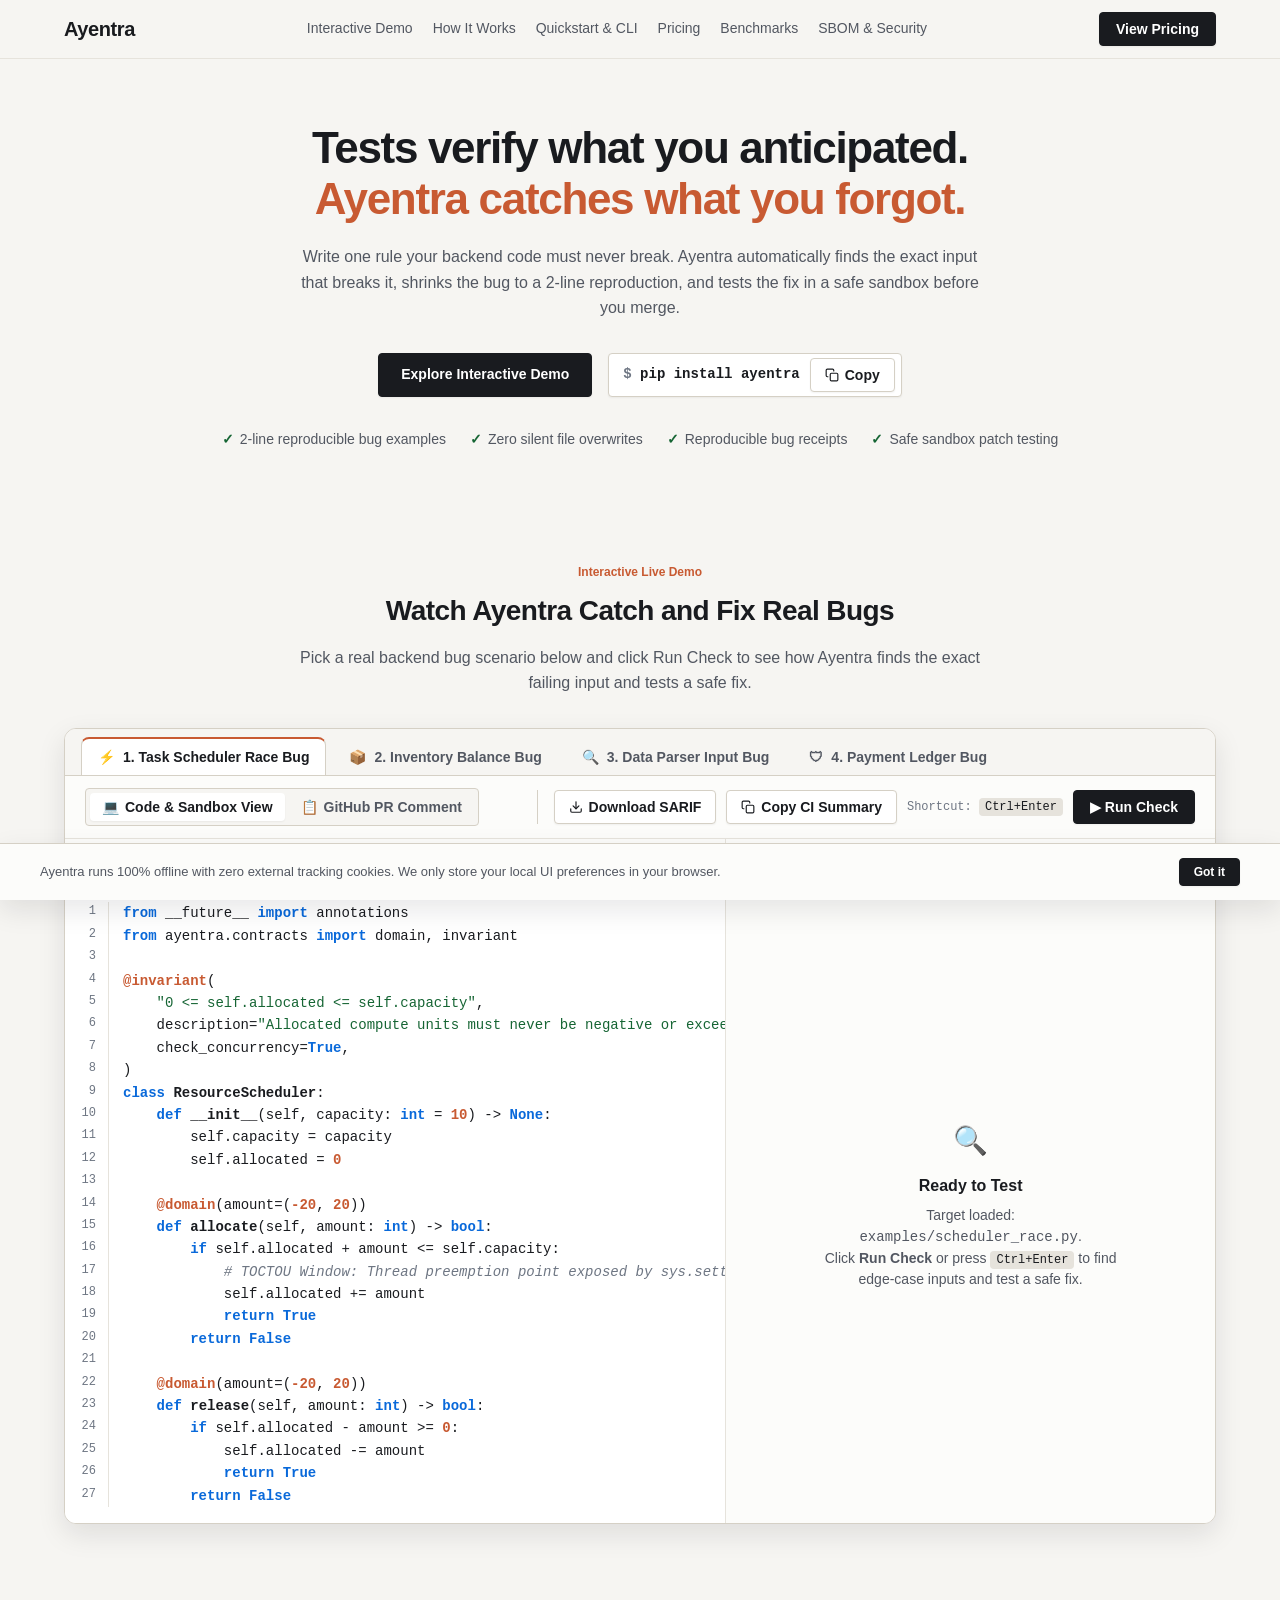
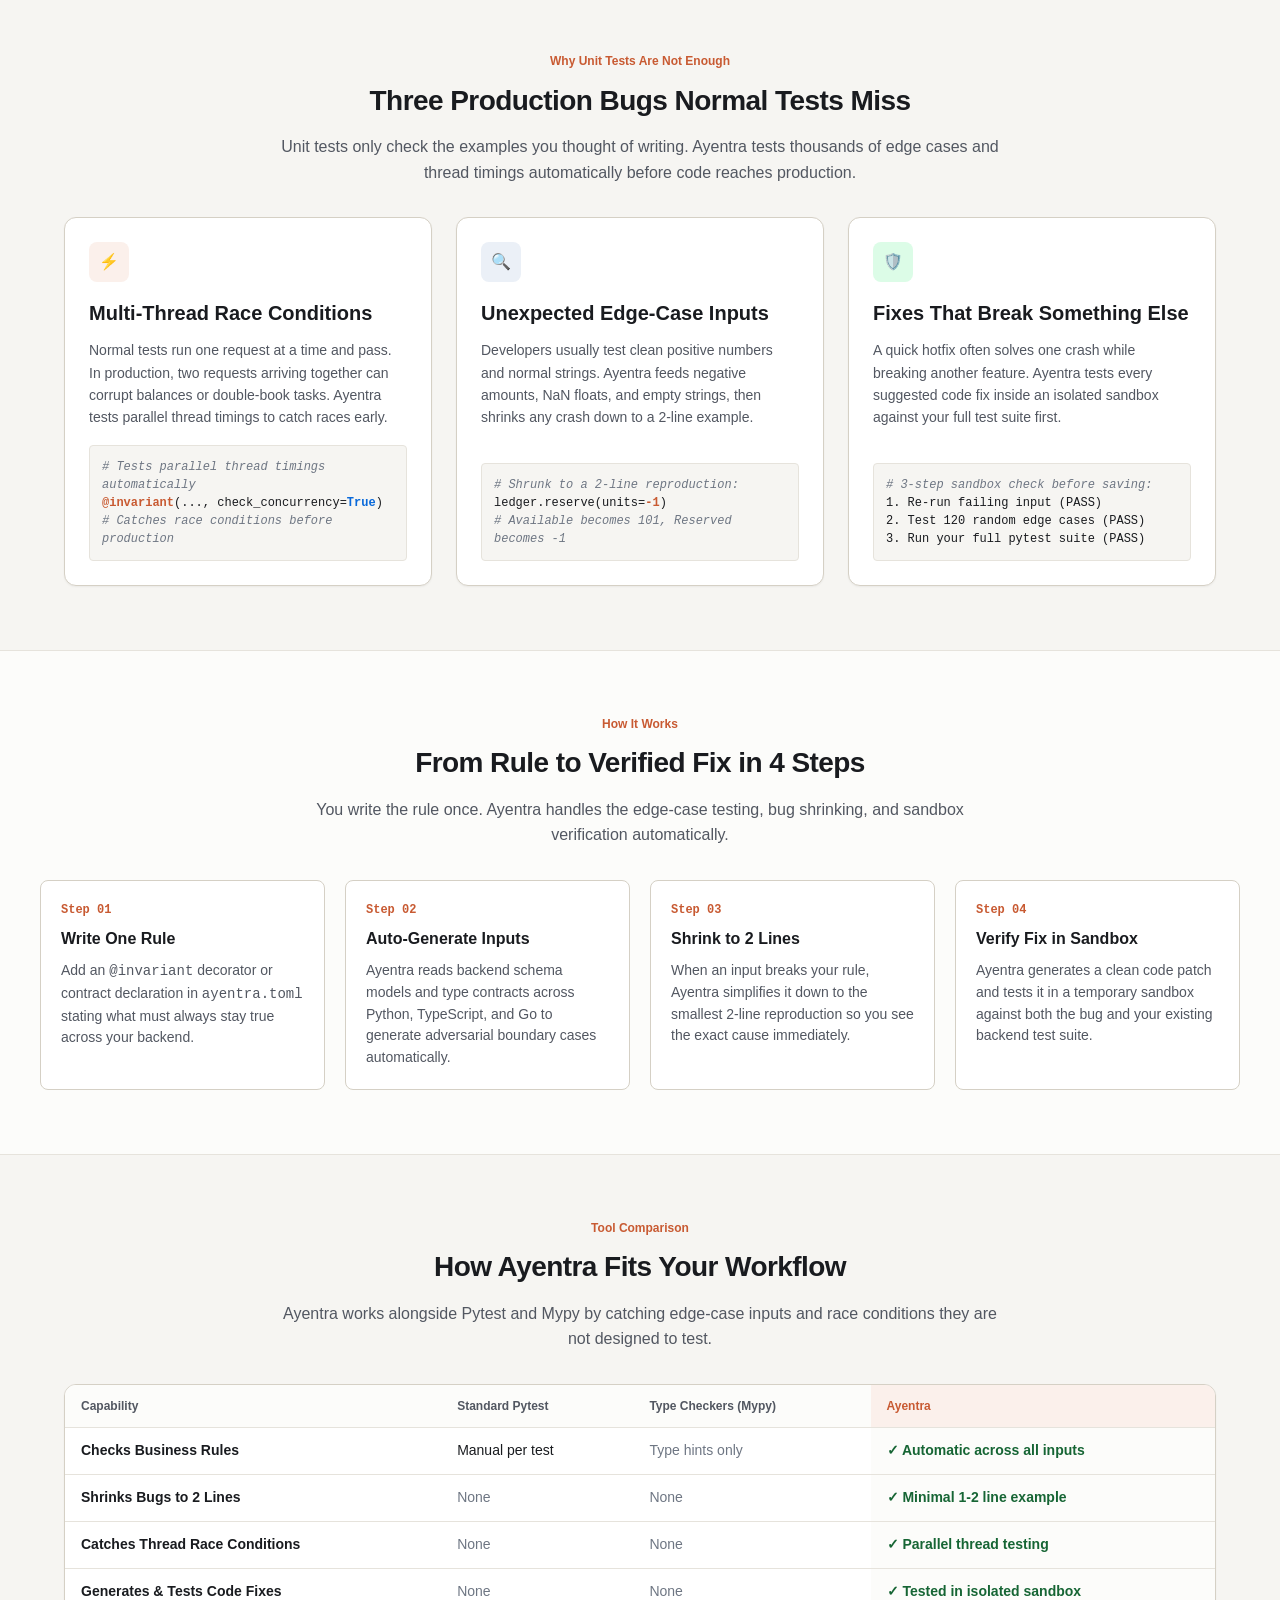
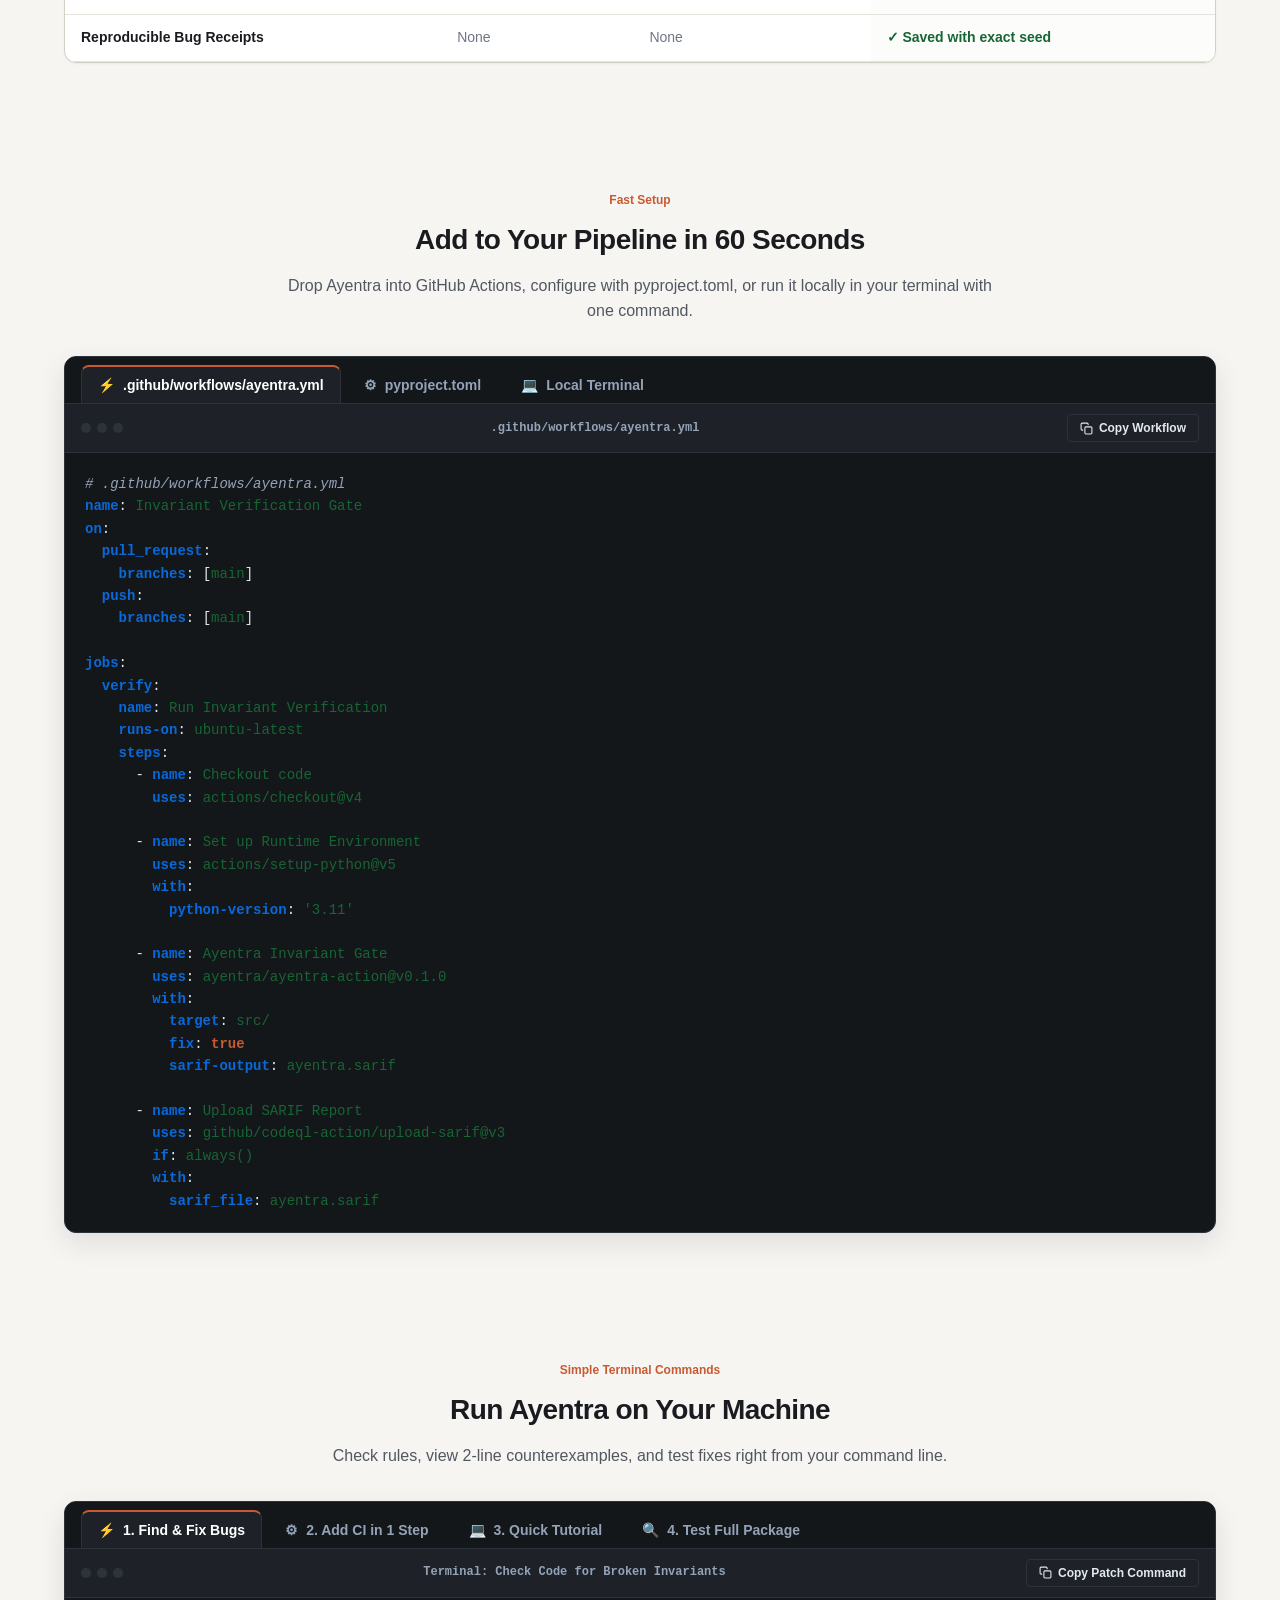
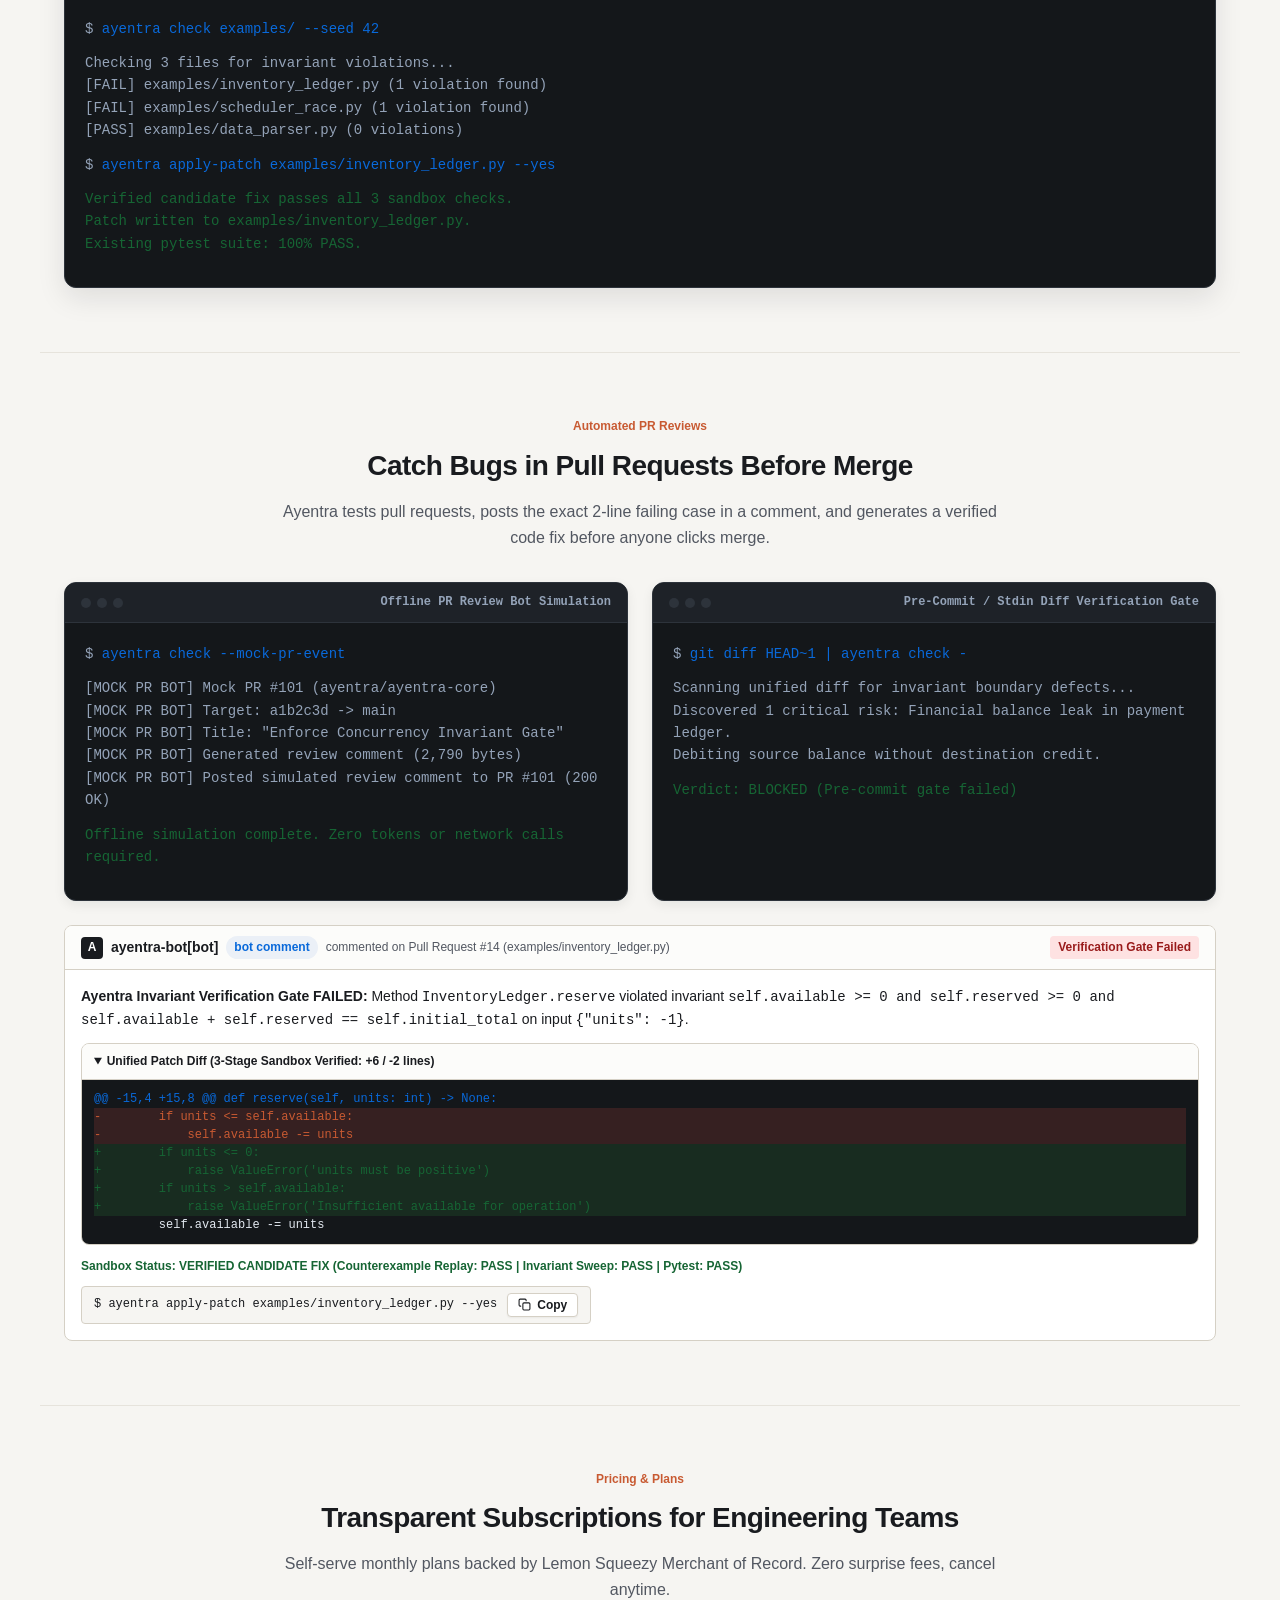
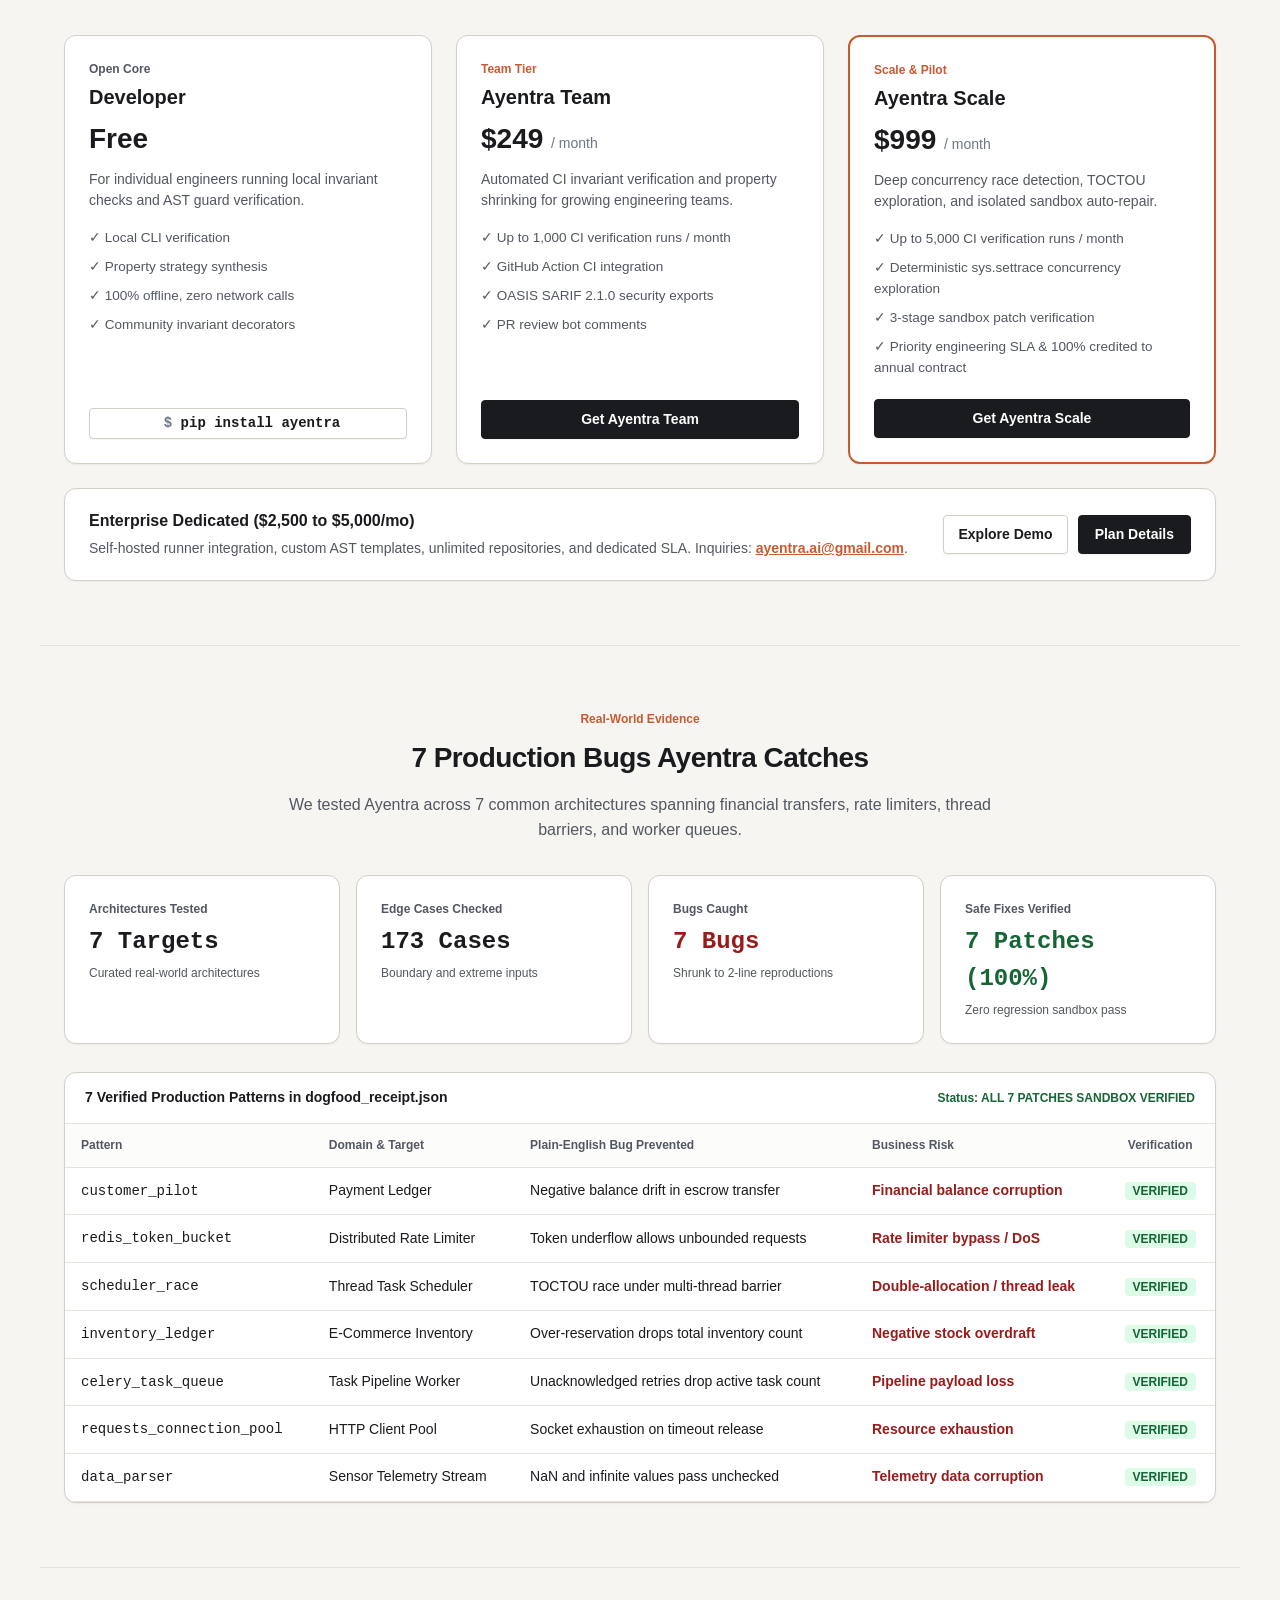
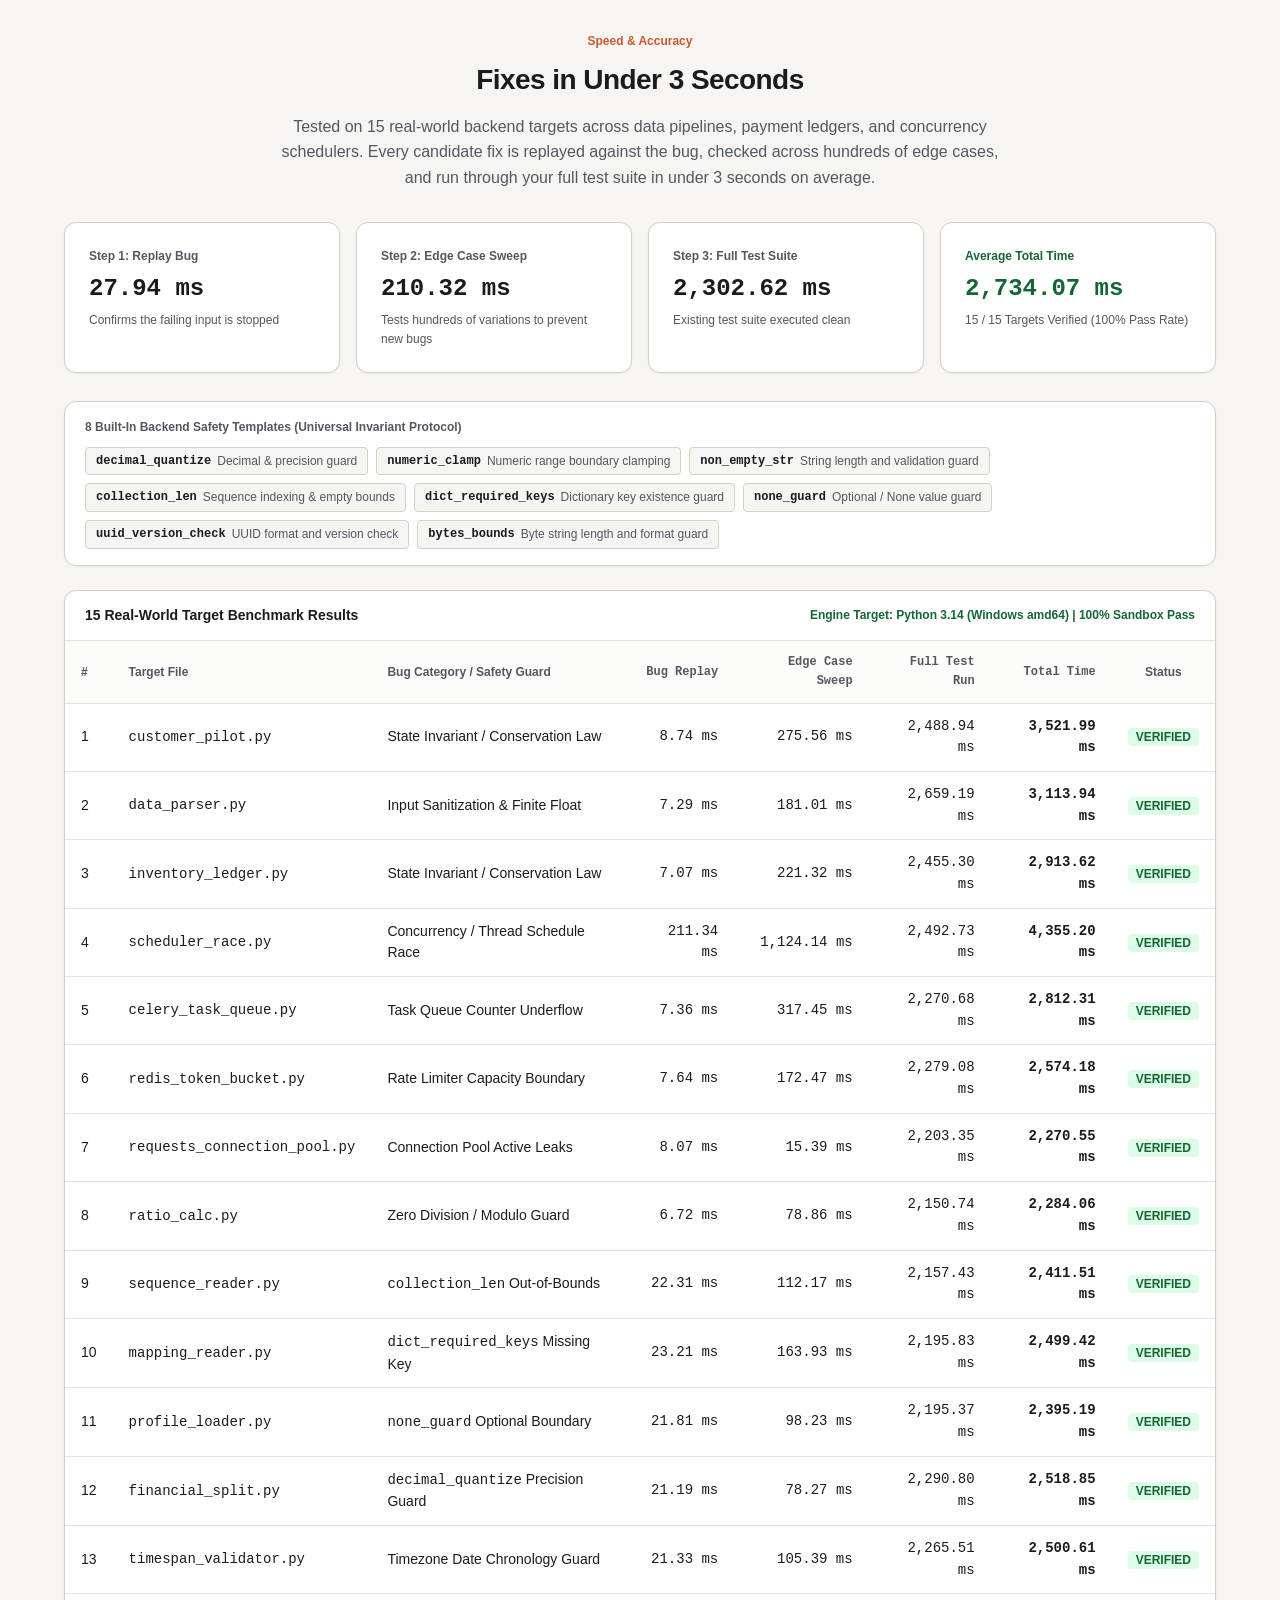
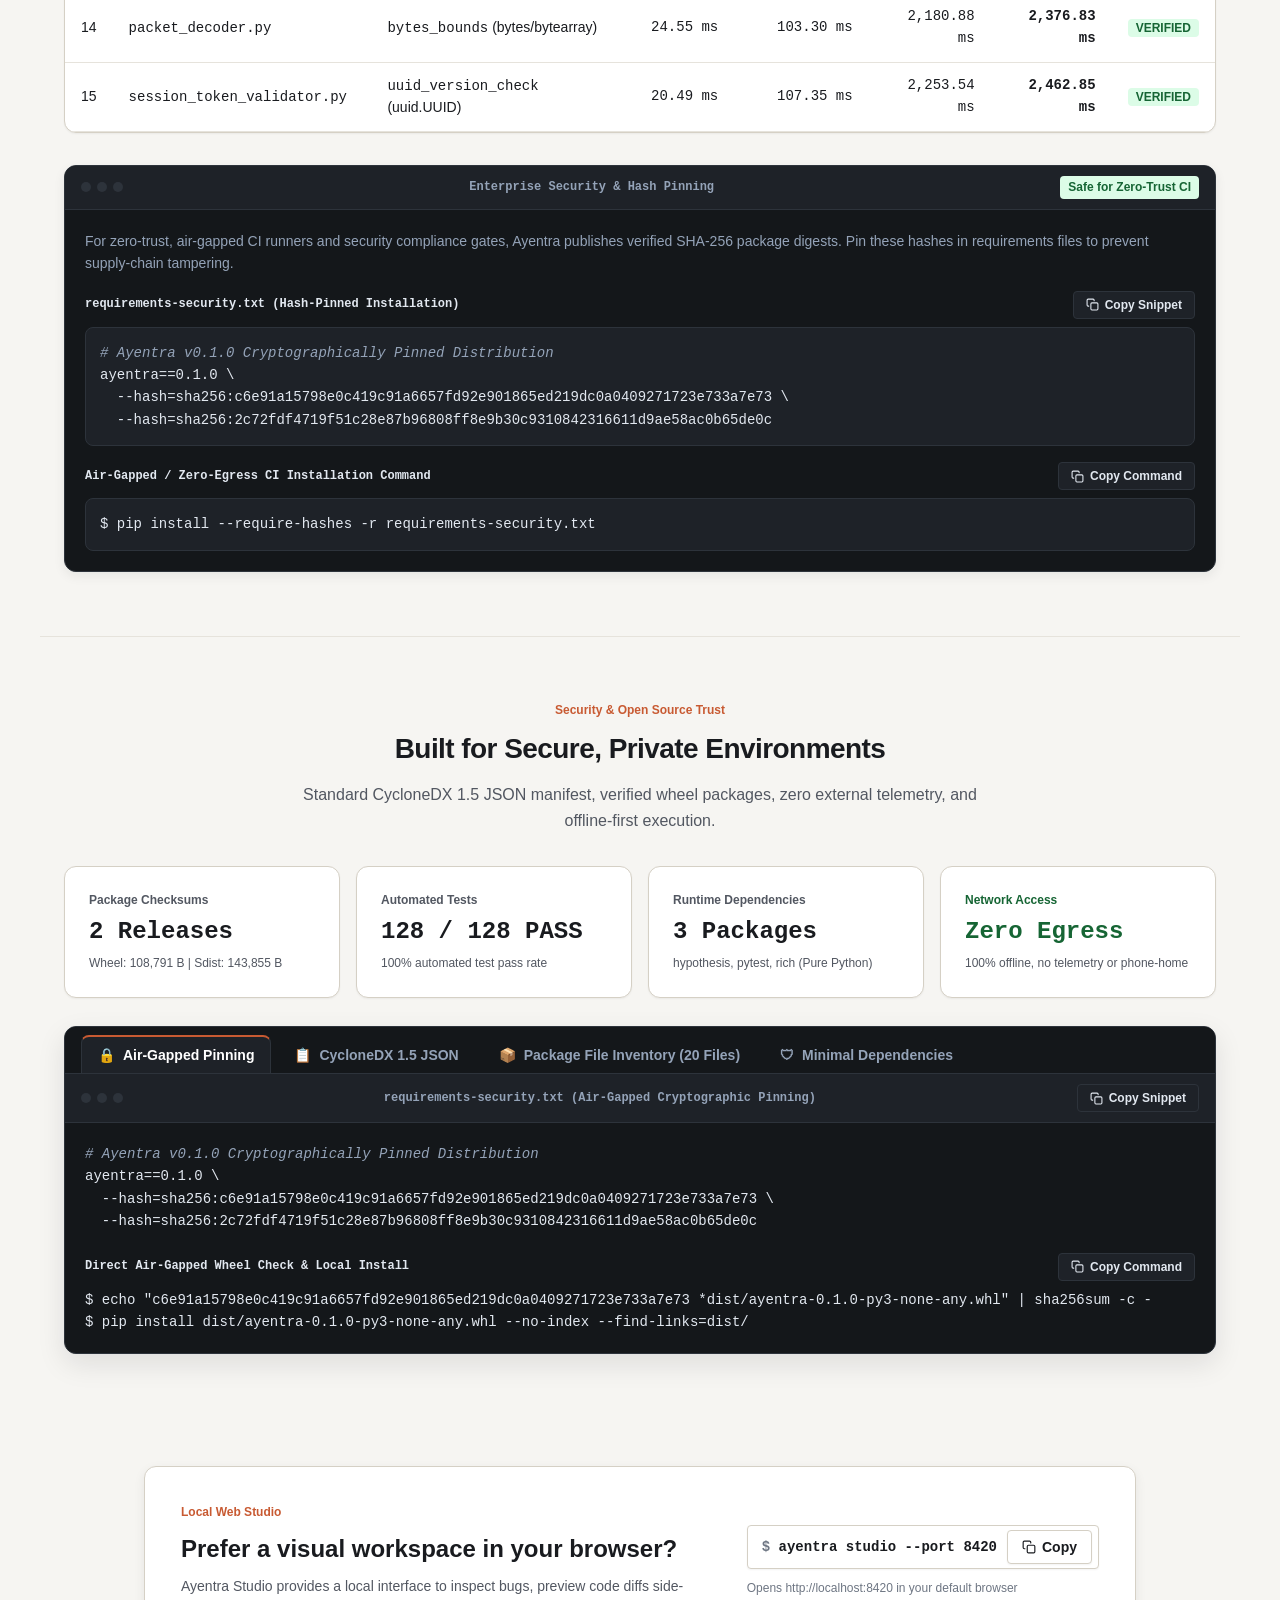
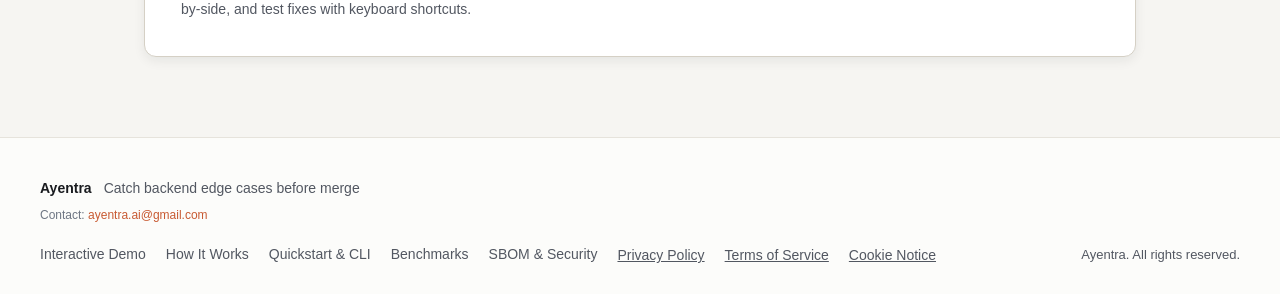
==== commit 7811f429: "feat(site): update pricing tiers and Lemon Squeezy checkout links" ====
--- a/site/index.html
+++ b/site/index.html
@@ -3,17 +3,17 @@
 <head>
   <meta charset="utf-8">
   <meta name="viewport" content="width=device-width, initial-scale=1">
-  <title>Ayentra | Catch Python Edge Cases Before Merge</title>
-  <meta name="description" content="Write one rule your Python code must never break. Ayentra automatically finds the exact input that breaks it, shrinks the bug to a 2-line reproduction, and tests the fix in a safe sandbox before you merge.">
-  <link rel="canonical" href="https://ayentra-self-healing-ci-gate-for-python-ayentra-gekf76yujn.openbot.site/">
-  <meta property="og:title" content="Ayentra | Catch Python Edge Cases Before Merge">
-  <meta property="og:description" content="Write one rule your Python code must never break. Ayentra finds the breaking input, shrinks it to 2 lines, and tests a safe fix before merge.">
+  <title>Ayentra | Catch Backend Edge Cases & Concurrency Races Before Merge</title>
+  <meta name="description" content="Write one rule your backend code must never break. Ayentra automatically finds the exact input that breaks it, shrinks the bug to a 2-line reproduction, and tests the fix in a safe sandbox before you merge.">
+  <link rel="canonical" href="https://ayentra-ai.vercel.app/">
+  <meta property="og:title" content="Ayentra | Catch Backend Edge Cases & Concurrency Races Before Merge">
+  <meta property="og:description" content="Write one rule your backend code must never break. Ayentra finds the breaking input, shrinks it to 2 lines, and tests a safe fix before merge.">
   <meta property="og:type" content="website">
-  <meta property="og:url" content="https://ayentra-self-healing-ci-gate-for-python-ayentra-gekf76yujn.openbot.site/">
-  <meta property="og:image" content="https://ayentra-self-healing-ci-gate-for-python-ayentra-gekf76yujn.openbot.site/og-image.png">
+  <meta property="og:url" content="https://ayentra-ai.vercel.app/">
+  <meta property="og:image" content="https://ayentra-ai.vercel.app/og-image.png">
   <meta name="twitter:card" content="summary_large_image">
-  <meta name="twitter:title" content="Ayentra | Catch Python Edge Cases Before Merge">
-  <meta name="twitter:description" content="Catch Python edge cases and thread races before merge with 2-line minimal counterexamples.">
+  <meta name="twitter:title" content="Ayentra | Catch Backend Edge Cases & Concurrency Races Before Merge">
+  <meta name="twitter:description" content="Catch backend edge cases and concurrency race conditions before merge with 2-line minimal counterexamples.">
   <link rel="stylesheet" href="styles.css">
   <script type="application/ld+json">
   {
@@ -22,7 +22,7 @@
     "name": "Ayentra",
     "operatingSystem": "Cross-platform",
     "applicationCategory": "DeveloperApplication",
-    "description": "Invariant-aware bug finding and safe sandbox fixes for Python CI pipelines.",
+    "description": "Invariant-aware bug finding and safe sandbox fixes for distributed backends, microservices, and CI pipelines.",
     "softwareVersion": "0.1.0",
     "offers": {
       "@type": "Offer",
@@ -46,13 +46,14 @@
           <li><a href="#demo" class="nav-link">Interactive Demo</a></li>
           <li><a href="#how-it-works" class="nav-link">How It Works</a></li>
           <li><a href="#quickstart" class="nav-link">Quickstart &amp; CLI</a></li>
+          <li><a href="#pricing" class="nav-link">Pricing</a></li>
           <li><a href="#benchmark" class="nav-link">Benchmarks</a></li>
           <li><a href="#sbom" class="nav-link">SBOM &amp; Security</a></li>
         </ul>
       </nav>
 
       <div class="nav-actions">
-        <button type="button" class="btn-primary" onclick="openLegalModal('pilot')">Enterprise Pilot</button>
+        <button type="button" class="btn-primary" onclick="openLegalModal('pilot')">View Pricing</button>
       </div>
     </div>
   </header>
@@ -65,7 +66,7 @@
     </h1>
 
     <p class="hero-subtitle">
-      Write one rule your Python code must never break. Ayentra automatically finds the exact input that breaks it, shrinks the bug to a 2-line reproduction, and tests the fix in a safe sandbox before you merge.
+      Write one rule your backend code must never break. Ayentra automatically finds the exact input that breaks it, shrinks the bug to a 2-line reproduction, and tests the fix in a safe sandbox before you merge.
     </p>
 
     <div class="hero-cta-group">
@@ -108,7 +109,7 @@
       <div class="section-badge">Interactive Live Demo</div>
       <h2 class="section-title">Watch Ayentra Catch and Fix Real Bugs</h2>
       <p class="section-desc">
-        Pick a real Python bug below and click Run Check to see how Ayentra finds the exact failing input and tests a safe fix.
+        Pick a real backend bug scenario below and click Run Check to see how Ayentra finds the exact failing input and tests a safe fix.
       </p>
     </div>
 
@@ -173,7 +174,7 @@
               <span class="pane-file-title" id="pane-file-name">examples/scheduler_race.py</span>
               <span class="pane-tag tag-contract" id="pane-tag">Thread Safety Rule</span>
             </div>
-            <span style="font-size: 12px; color: var(--text-muted);">Python 3.10+</span>
+            <span style="font-size: 12px; color: var(--text-muted);">Universal Backend (Python, TS, Go)</span>
           </div>
 
           <div class="editor-wrapper">
@@ -283,7 +284,7 @@
           <div class="step-num">Step 01</div>
           <h3 class="step-name">Write One Rule</h3>
           <p class="step-text">
-            Add an <code>@invariant</code> decorator in Python or a rule in <code>ayentra.toml</code> stating what must always stay true.
+            Add an <code>@invariant</code> decorator or contract declaration in <code>ayentra.toml</code> stating what must always stay true across your backend.
           </p>
         </div>
 
@@ -291,7 +292,7 @@
           <div class="step-num">Step 02</div>
           <h3 class="step-name">Auto-Generate Inputs</h3>
           <p class="step-text">
-            Ayentra reads your Python type hints (ints, Decimals, dates, dataclasses) and generates realistic edge-case inputs automatically.
+            Ayentra reads backend schema models and type contracts across Python, TypeScript, and Go to generate adversarial boundary cases automatically.
           </p>
         </div>
 
@@ -307,7 +308,7 @@
           <div class="step-num">Step 04</div>
           <h3 class="step-name">Verify Fix in Sandbox</h3>
           <p class="step-text">
-            Ayentra generates a clean code patch and tests it in a temporary sandbox against both the bug and your existing pytest suite.
+            Ayentra generates a clean code patch and tests it in a temporary sandbox against both the bug and your existing backend test suite.
           </p>
         </div>
       </div>
@@ -431,7 +432,7 @@
       - <span class="syn-key">name</span>: <span class="syn-str">Checkout code</span>
         <span class="syn-key">uses</span>: <span class="syn-str">actions/checkout@v4</span>
 
-      - <span class="syn-key">name</span>: <span class="syn-str">Set up Python</span>
+      - <span class="syn-key">name</span>: <span class="syn-str">Set up Runtime Environment</span>
         <span class="syn-key">uses</span>: <span class="syn-str">actions/setup-python@v5</span>
         <span class="syn-key">with</span>:
           <span class="syn-key">python-version</span>: <span class="syn-str">'3.11'</span>
@@ -592,7 +593,8 @@
             <span class="term-out">$ </span><code class="term-cmd">ayentra init --ci</code>
           </div>
           <div class="term-line term-out">
-            Scanning repository structure... Detected Python package at src/<br>
+            Scanning repository structure... Detected backend services at src/<br>
+            Loaded invariant adapter: Python (Native), TypeScript &amp; Go (Preview)<br>
             Created contract configuration: ayentra.toml<br>
             Created GitHub Actions workflow: .github/workflows/ayentra.yml
           </div>
@@ -764,57 +766,89 @@
   </section>
 
   <!-- Enterprise Pilot Section -->
-  <section class="cli-section" id="pilot" style="border-top: 1px solid var(--border-subtle);">
+  <!-- Pricing & Enterprise Pilot Section -->
+  <section class="cli-section" id="pricing" style="border-top: 1px solid var(--border-subtle);">
     <div class="section-header-centered">
-      <div class="section-badge">Enterprise Pilot</div>
-      <h2 class="section-title">Protect Your Codebase in 2 Commands</h2>
+      <div class="section-badge">Pricing &amp; Plans</div>
+      <h2 class="section-title">Transparent Subscriptions for Engineering Teams</h2>
       <p class="section-subtitle">
-        Set up automated bug checks and safe fixes in your CI pipeline with zero complex setup.
-        Full GitHub Actions workflow scaffolding, SARIF code scanning reports, and isolated sandbox patch testing.
+        Self-serve monthly plans backed by Lemon Squeezy Merchant of Record. Zero surprise fees, cancel anytime.
       </p>
     </div>
 
-    <div class="cards-grid-three">
-      <div class="difference-card">
-        <div class="metric-label">1. Quick CI Setup</div>
-        <h3 style="font-size: 16px; margin-bottom: 8px;">Two-Command Setup</h3>
-        <p style="font-size: 14px; color: var(--text-secondary); margin-bottom: 12px;">
-          Install and enable automatic bug checks across your entire repository in two commands.
-        </p>
-        <div class="feature-code-snippet">pip install ayentra
-ayentra init --ci</div>
-      </div>
-
-      <div class="difference-card">
-        <div class="metric-label">2. Security Scanning</div>
-        <h3 style="font-size: 16px; margin-bottom: 8px;">Standard Security Alerts</h3>
-        <p style="font-size: 14px; color: var(--text-secondary); margin-bottom: 12px;">
-          Integrates directly with GitHub Code Scanning alerts, SonarQube, and CI dashboards.
-        </p>
-        <div class="feature-code-snippet">ayentra check . --ci --sarif report.sarif</div>
-      </div>
-
-      <div class="difference-card">
-        <div class="metric-label">3. Automated Review</div>
-        <h3 style="font-size: 16px; margin-bottom: 8px;">Helpful PR Comments</h3>
-        <p style="font-size: 14px; color: var(--text-secondary); margin-bottom: 12px;">
-          Posts clear GitHub pull request comments showing the exact bug reproduction and a tested fix.
-        </p>
-        <div class="feature-code-snippet">ayentra check --mock-pr-event</div>
+    <!-- Pricing Cards Grid -->
+    <div class="cards-grid-three" style="margin-bottom: 24px;">
+      <!-- Developer Free -->
+      <div class="difference-card" style="display: flex; flex-direction: column; justify-content: space-between;">
+        <div>
+          <div class="metric-label">Open Core</div>
+          <h3 style="font-size: 20px; margin-bottom: 4px;">Developer</h3>
+          <div style="font-size: 28px; font-weight: 700; color: var(--text-primary); margin-bottom: 8px;">Free</div>
+          <p style="font-size: 14px; color: var(--text-secondary); margin-bottom: 16px;">
+            For individual engineers running local invariant checks and AST guard verification.
+          </p>
+          <ul style="list-style: none; padding: 0; margin: 0 0 20px 0; font-size: 13.5px; color: var(--text-secondary); display: flex; flex-direction: column; gap: 8px;">
+            <li>✓ Local CLI verification</li>
+            <li>✓ Property strategy synthesis</li>
+            <li>✓ 100% offline, zero network calls</li>
+            <li>✓ Community invariant decorators</li>
+          </ul>
+        </div>
+        <div class="cli-badge-group" data-cmd="pip install ayentra" style="margin: 0; width: 100%; justify-content: center;">
+          <code class="cli-badge-code"><span>$ </span>pip install ayentra</code>
+        </div>
+      </div>
+
+      <!-- Ayentra Team ($249/mo) -->
+      <div class="difference-card" style="display: flex; flex-direction: column; justify-content: space-between; border: 1px solid var(--border-default);">
+        <div>
+          <div class="metric-label" style="color: var(--accent-terracotta);">Team Tier</div>
+          <h3 style="font-size: 20px; margin-bottom: 4px;">Ayentra Team</h3>
+          <div style="font-size: 28px; font-weight: 700; color: var(--text-primary); margin-bottom: 8px;">$249 <span style="font-size: 14px; font-weight: 400; color: var(--text-muted);">/ month</span></div>
+          <p style="font-size: 14px; color: var(--text-secondary); margin-bottom: 16px;">
+            Automated CI invariant verification and property shrinking for growing engineering teams.
+          </p>
+          <ul style="list-style: none; padding: 0; margin: 0 0 20px 0; font-size: 13.5px; color: var(--text-secondary); display: flex; flex-direction: column; gap: 8px;">
+            <li>✓ Up to 1,000 CI verification runs / month</li>
+            <li>✓ GitHub Action CI integration</li>
+            <li>✓ OASIS SARIF 2.1.0 security exports</li>
+            <li>✓ PR review bot comments</li>
+          </ul>
+        </div>
+        <a href="https://ayentra.lemonsqueezy.com/checkout/buy/a58ed229-19a0-4023-b0ac-09b5d89fc511" target="_blank" rel="noopener noreferrer" class="btn-primary" style="width: 100%; text-align: center; justify-content: center; text-decoration: none;">Get Ayentra Team</a>
+      </div>
+
+      <!-- Ayentra Scale ($999/mo) -->
+      <div class="difference-card" style="display: flex; flex-direction: column; justify-content: space-between; border: 2px solid var(--accent-terracotta);">
+        <div>
+          <div class="metric-label" style="color: var(--accent-terracotta);">Scale &amp; Pilot</div>
+          <h3 style="font-size: 20px; margin-bottom: 4px;">Ayentra Scale</h3>
+          <div style="font-size: 28px; font-weight: 700; color: var(--text-primary); margin-bottom: 8px;">$999 <span style="font-size: 14px; font-weight: 400; color: var(--text-muted);">/ month</span></div>
+          <p style="font-size: 14px; color: var(--text-secondary); margin-bottom: 16px;">
+            Deep concurrency race detection, TOCTOU exploration, and isolated sandbox auto-repair.
+          </p>
+          <ul style="list-style: none; padding: 0; margin: 0 0 20px 0; font-size: 13.5px; color: var(--text-secondary); display: flex; flex-direction: column; gap: 8px;">
+            <li>✓ Up to 5,000 CI verification runs / month</li>
+            <li>✓ Deterministic sys.settrace concurrency exploration</li>
+            <li>✓ 3-stage sandbox patch verification</li>
+            <li>✓ Priority engineering SLA &amp; 100% credited to annual contract</li>
+          </ul>
+        </div>
+        <a href="https://ayentra.lemonsqueezy.com/checkout/buy/075ff1d2-743c-4b16-85ea-995a77d8ed26" target="_blank" rel="noopener noreferrer" class="btn-primary" style="width: 100%; text-align: center; justify-content: center; text-decoration: none;">Get Ayentra Scale</a>
       </div>
     </div>
 
     <div class="data-table-card" style="padding: 20px 24px;">
       <div style="display: flex; align-items: center; justify-content: space-between; flex-wrap: wrap; gap: 16px;">
         <div>
-          <h3 style="font-size: 16px; margin-bottom: 4px;">Real Production Example: Financial Ledger</h3>
+          <h3 style="font-size: 16px; margin-bottom: 4px;">Enterprise Dedicated ($2,500 to $5,000/mo)</h3>
           <p style="font-size: 14px; color: var(--text-secondary);">
-            See how Ayentra catches balance drift and race conditions in <code>examples/customer_pilot.py</code> and read the guide in <code>docs/design_partner_kit.md</code>.
+            Self-hosted runner integration, custom AST templates, unlimited repositories, and dedicated SLA. Inquiries: <a href="mailto:ayentra.ai@gmail.com" style="color: var(--accent-terracotta); font-weight: 700;">ayentra.ai@gmail.com</a>.
           </p>
         </div>
         <div style="display: flex; gap: 10px; flex-wrap: wrap;">
           <a href="#demo" class="btn-secondary">Explore Demo</a>
-          <a href="#studio" class="btn-primary">Launch Studio</a>
+          <button type="button" class="btn-primary" onclick="openLegalModal('pilot')">Plan Details</button>
         </div>
       </div>
     </div>
@@ -931,7 +965,7 @@
       <div class="section-badge">Speed &amp; Accuracy</div>
       <h2 class="section-title">Fixes in Under 3 Seconds</h2>
       <p class="section-subtitle">
-        Tested on 15 real-world Python targets. Every candidate fix is replayed against the bug, checked across hundreds of edge cases, and run through your full test suite in under 3 seconds on average.
+        Tested on 15 real-world backend targets across data pipelines, payment ledgers, and concurrency schedulers. Every candidate fix is replayed against the bug, checked across hundreds of edge cases, and run through your full test suite in under 3 seconds on average.
       </p>
     </div>
 
@@ -961,7 +995,7 @@
     <!-- 8 Safety Templates Supported Badge Bar -->
     <div class="data-table-card" style="padding: 16px 20px; margin-bottom: 24px;">
       <div class="metric-label" style="margin-bottom: 10px;">
-        8 Built-In Python Safety Templates
+        8 Built-In Backend Safety Templates (Universal Invariant Protocol)
       </div>
       <div style="display: flex; flex-wrap: wrap; gap: 8px;">
         <span class="ast-pill"><code>decimal_quantize</code> Decimal &amp; precision guard</span>
@@ -979,7 +1013,7 @@
     <div class="data-table-card" style="margin-bottom: 32px;">
       <div class="data-table-header">
         <strong style="font-size: 14px;">15 Real-World Target Benchmark Results</strong>
-        <span style="font-size: 12px; color: var(--accent-green); font-weight: 700;">Hardware: Python 3.14 (Windows amd64) | 100% Sandbox Pass</span>
+        <span style="font-size: 12px; color: var(--accent-green); font-weight: 700;">Engine Target: Python 3.14 (Windows amd64) | 100% Sandbox Pass</span>
       </div>
       <div class="table-scroll">
         <table class="data-table" aria-label="15-Target Repair Benchmark and Latency Matrix">
@@ -1406,7 +1440,7 @@
       <div style="display: flex; flex-direction: column; gap: 6px;">
         <div style="display: flex; align-items: center; gap: 12px;">
           <strong style="color: var(--text-primary); font-size: 14px;">Ayentra</strong>
-          <span>Catch Python edge cases before merge</span>
+          <span>Catch backend edge cases before merge</span>
         </div>
         <div style="font-size: 12px; color: var(--text-muted);">
           Contact: <a href="mailto:ayentra.ai@gmail.com" style="color: var(--accent-terracotta); text-decoration: none;">ayentra.ai@gmail.com</a>
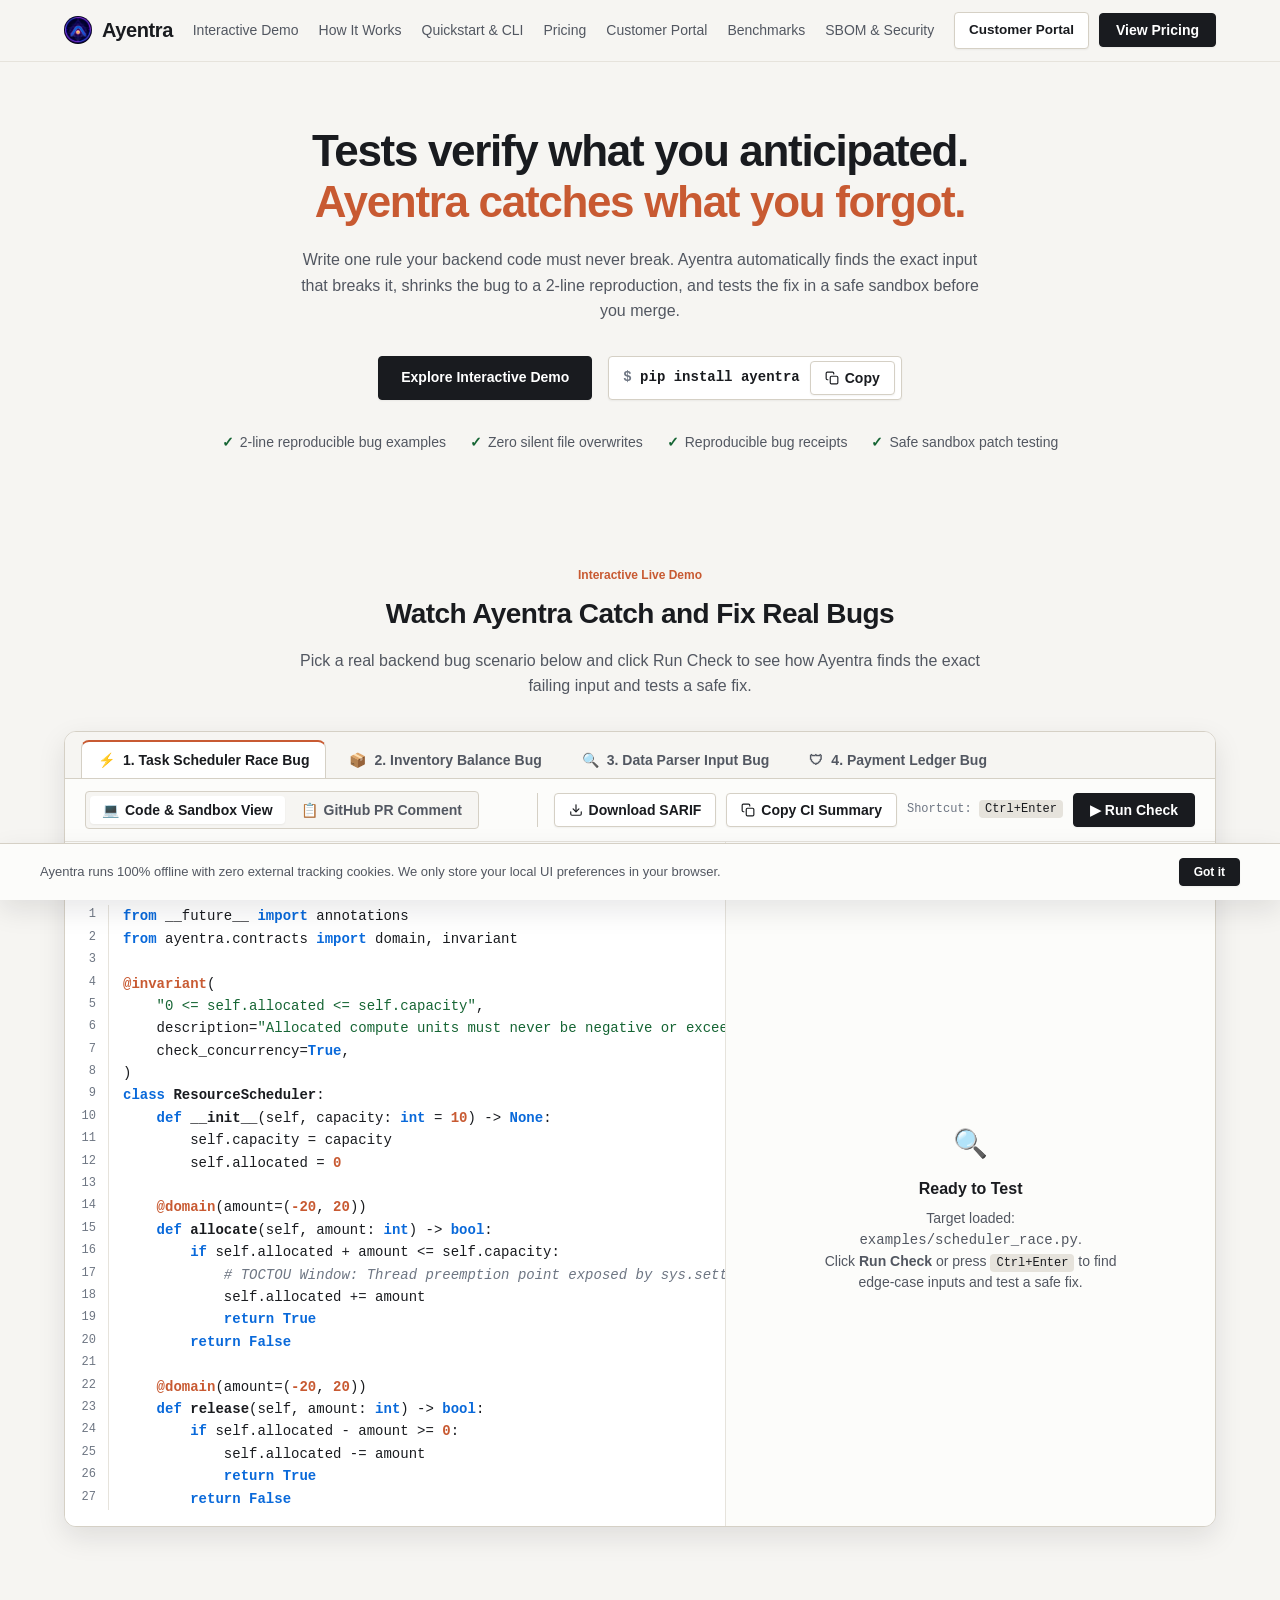
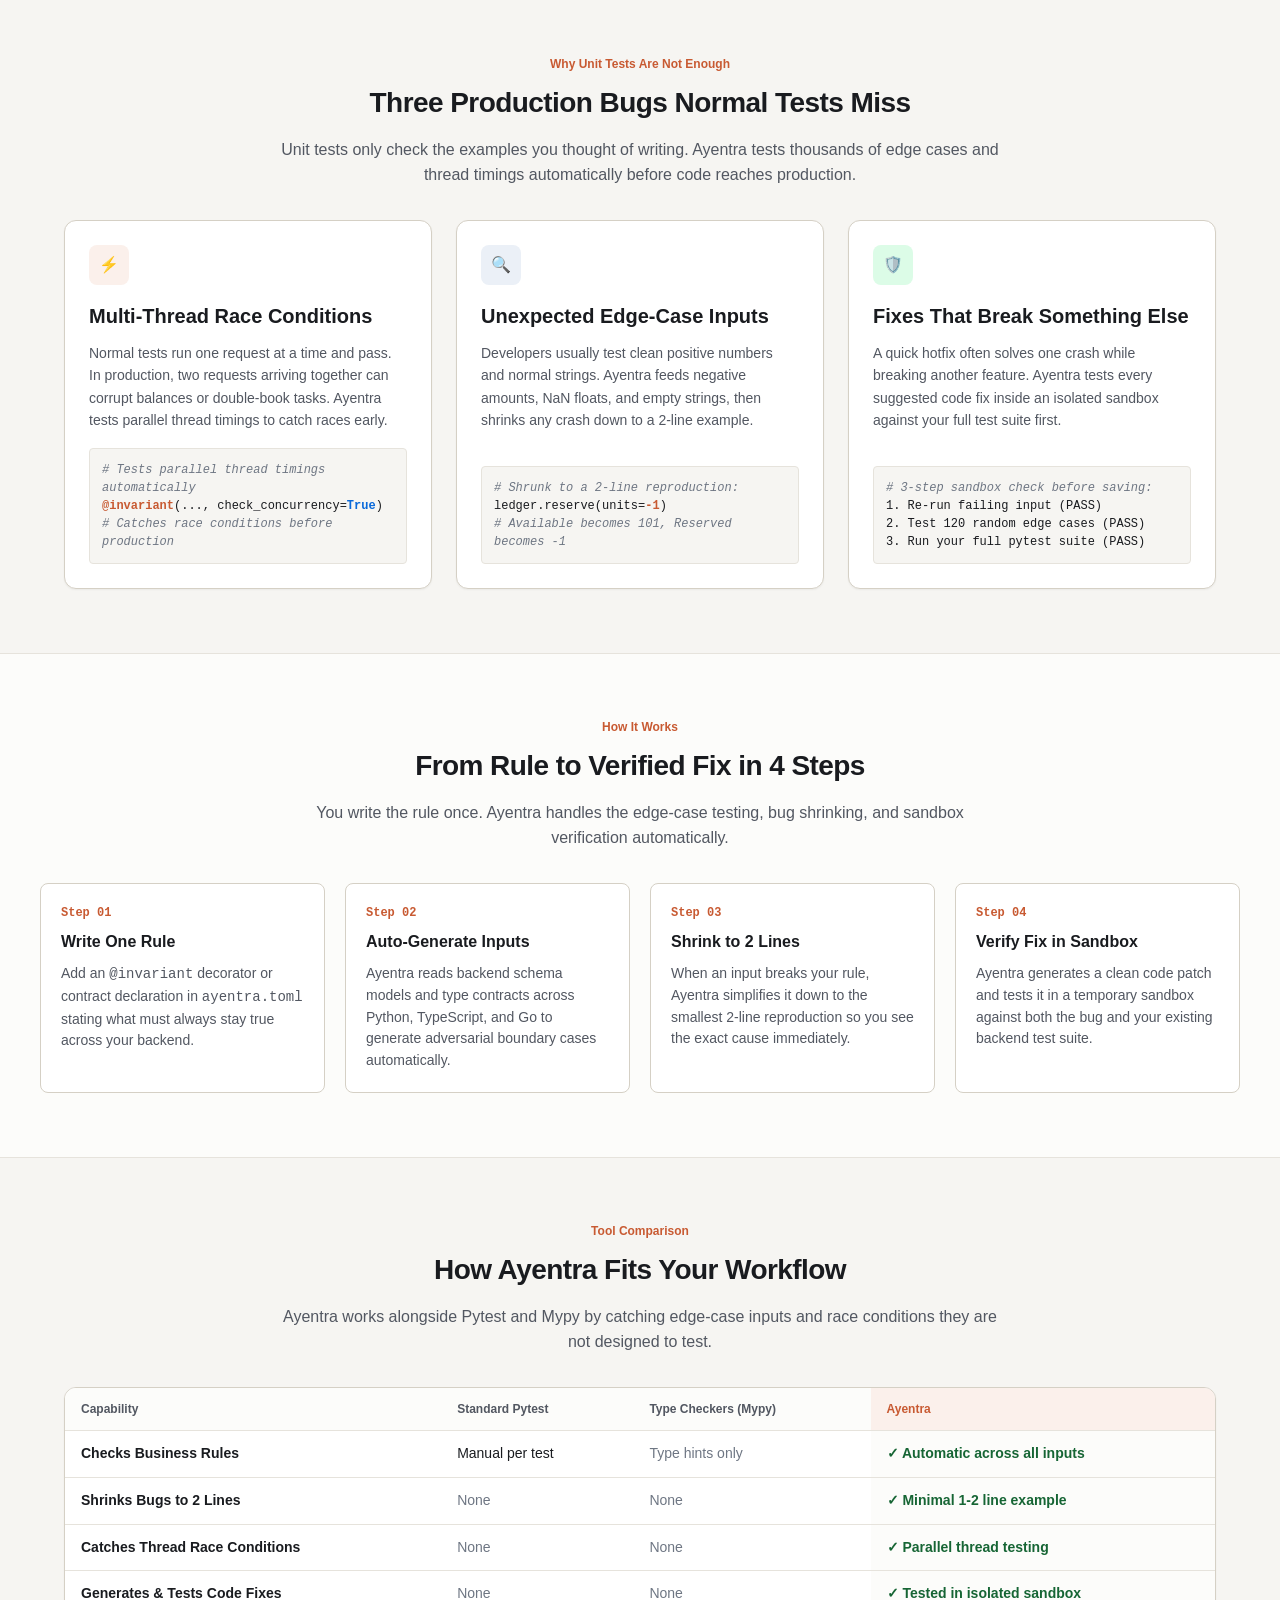
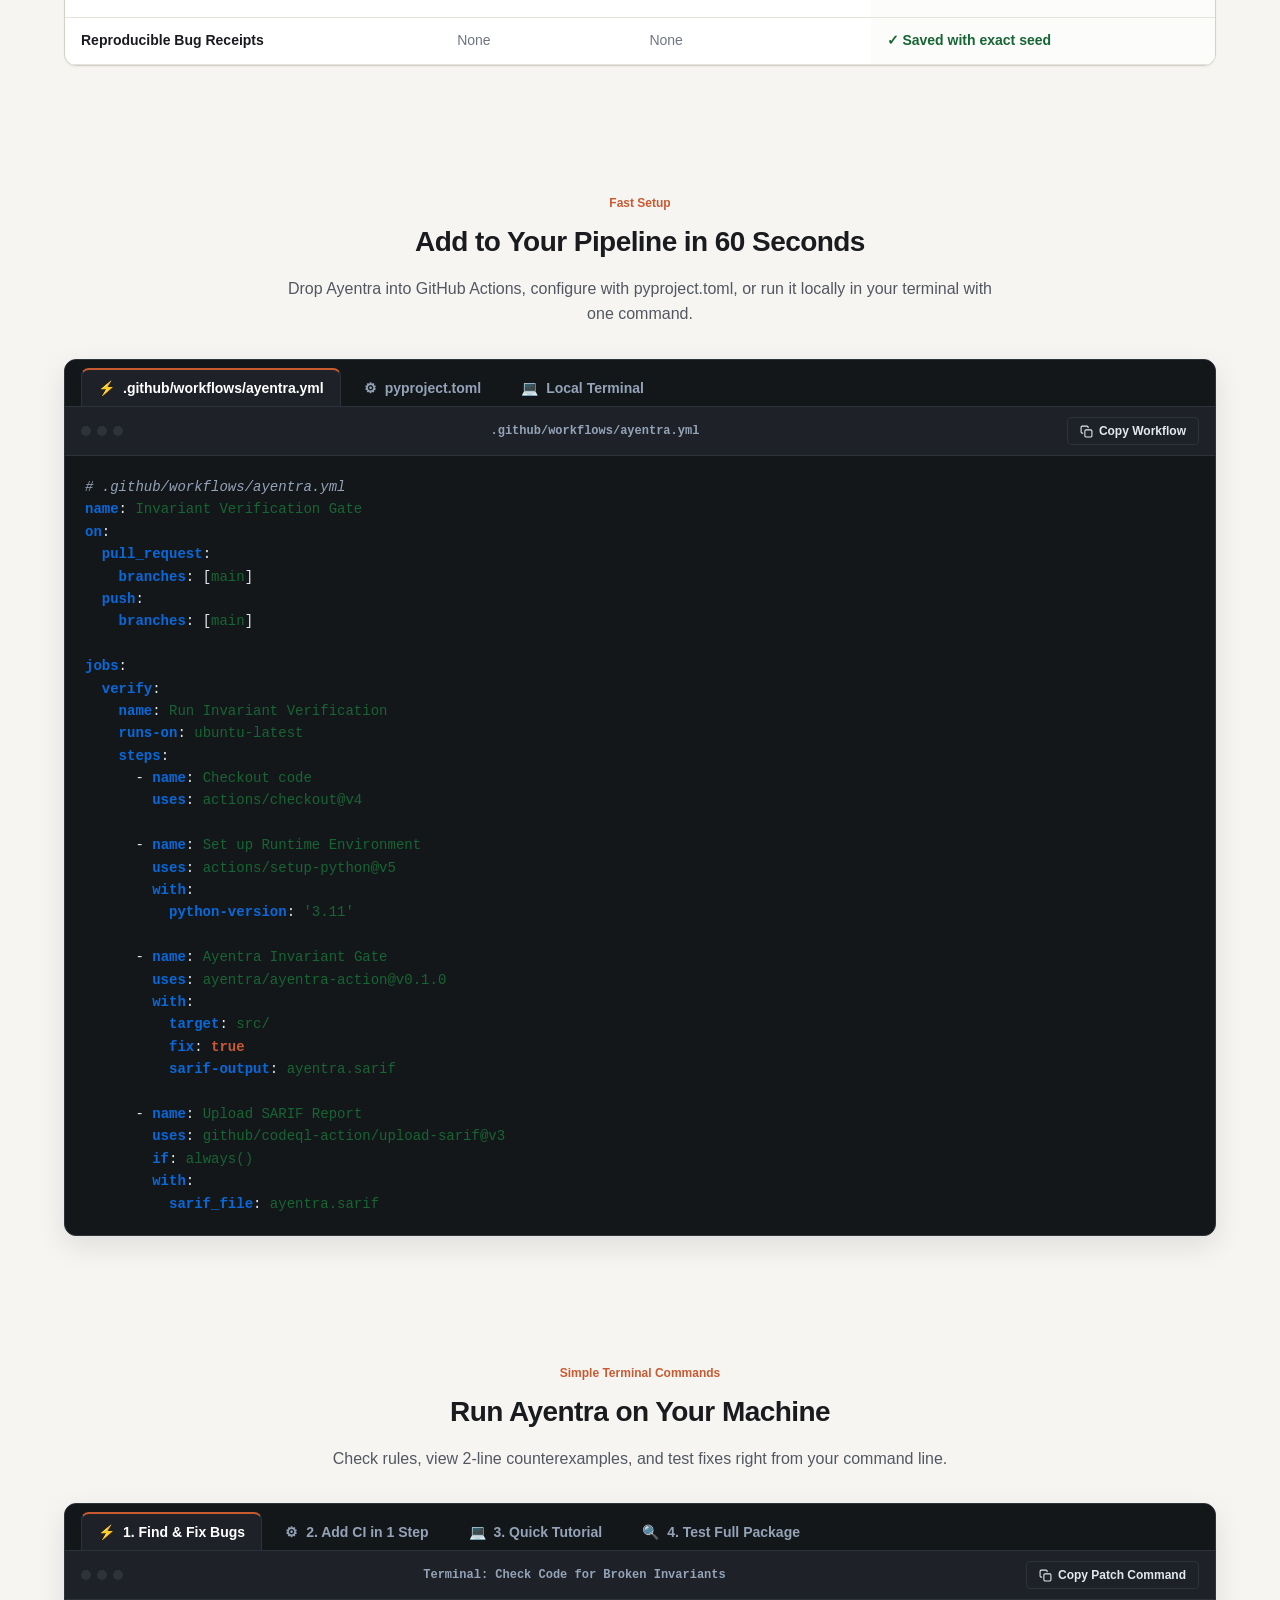
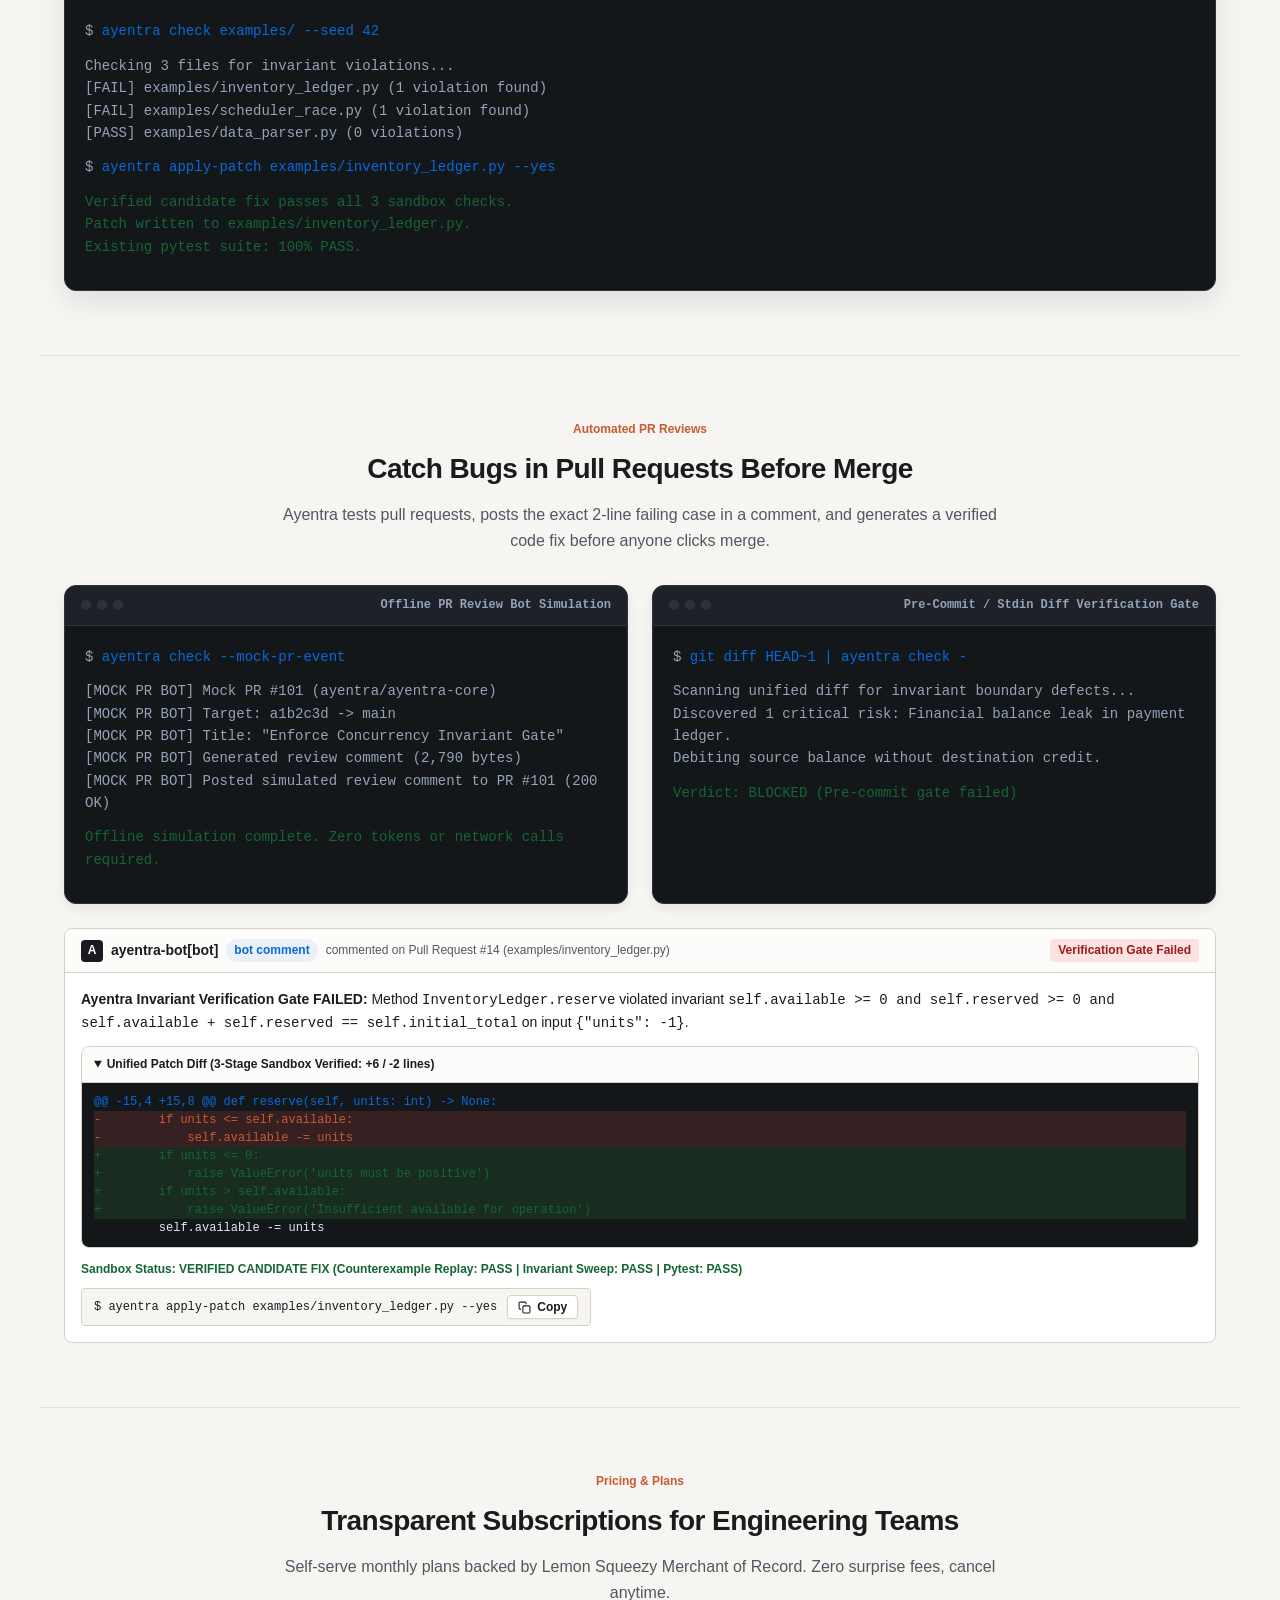
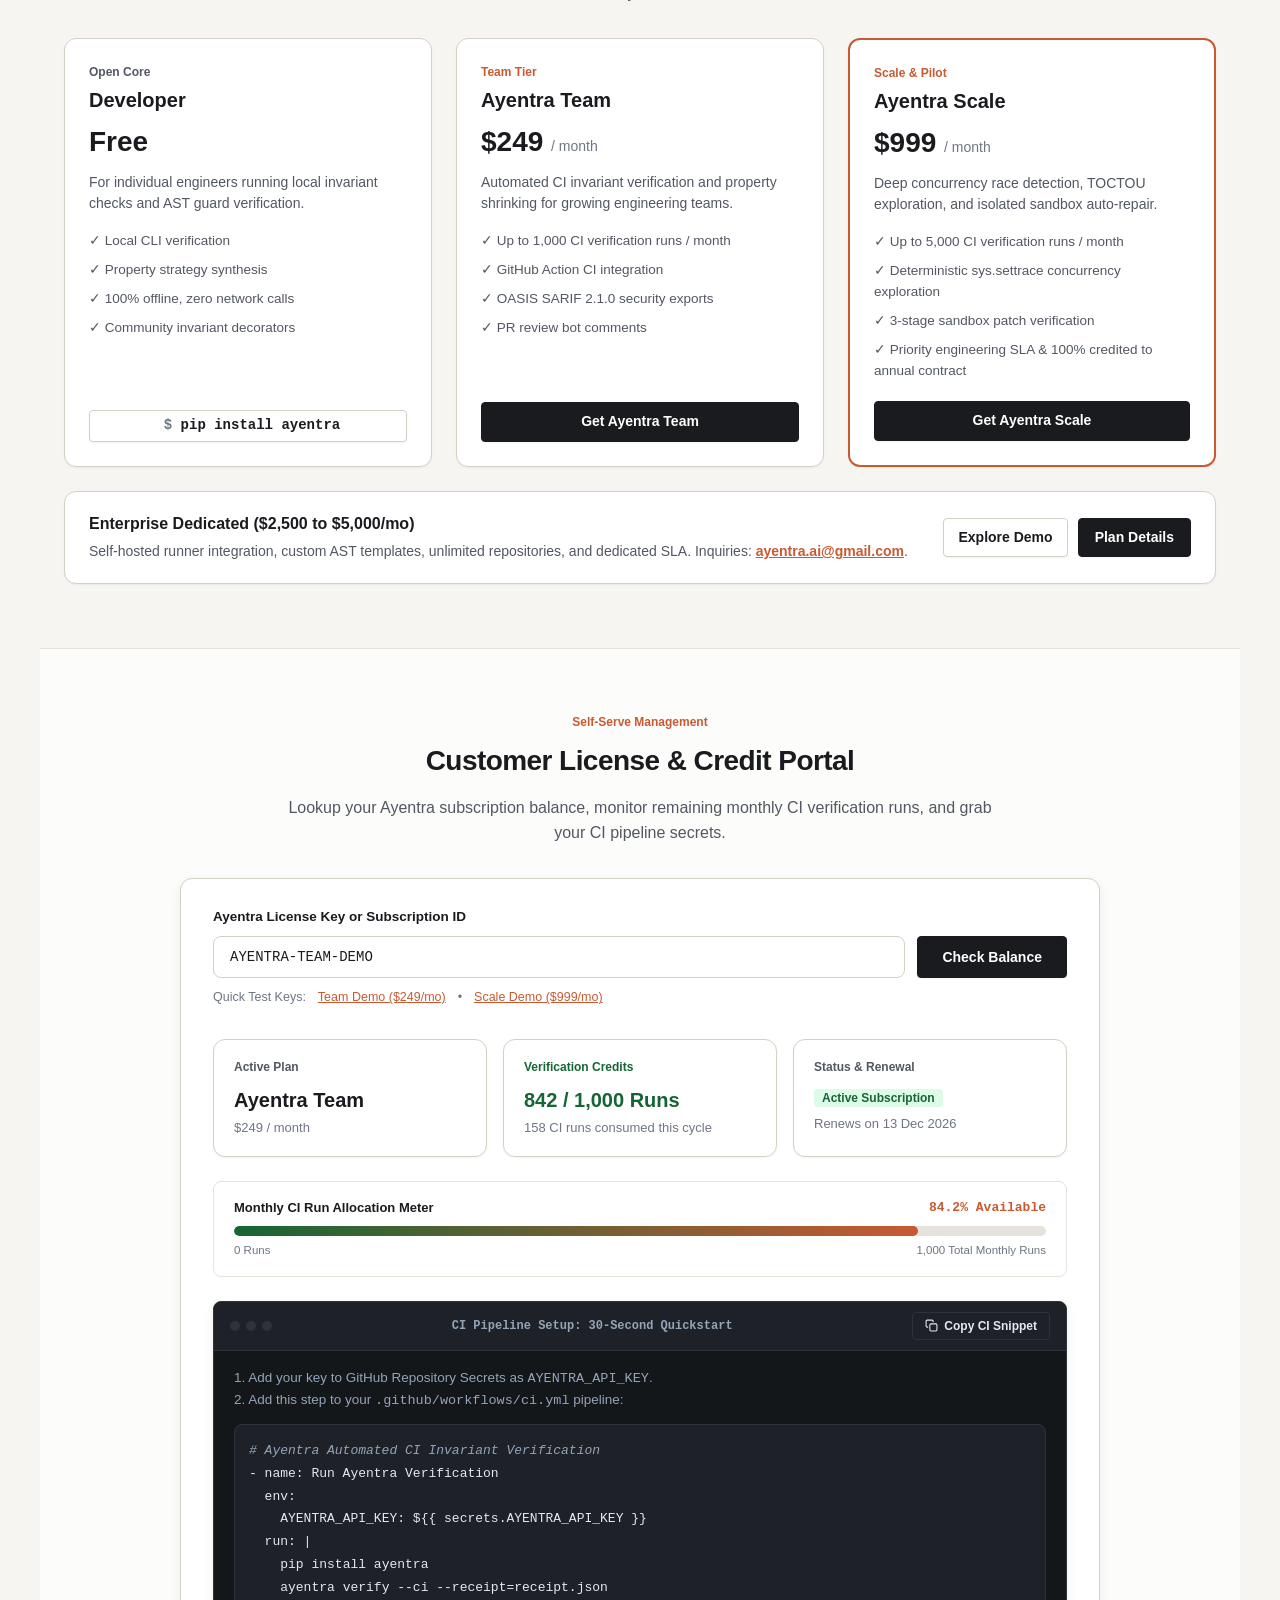
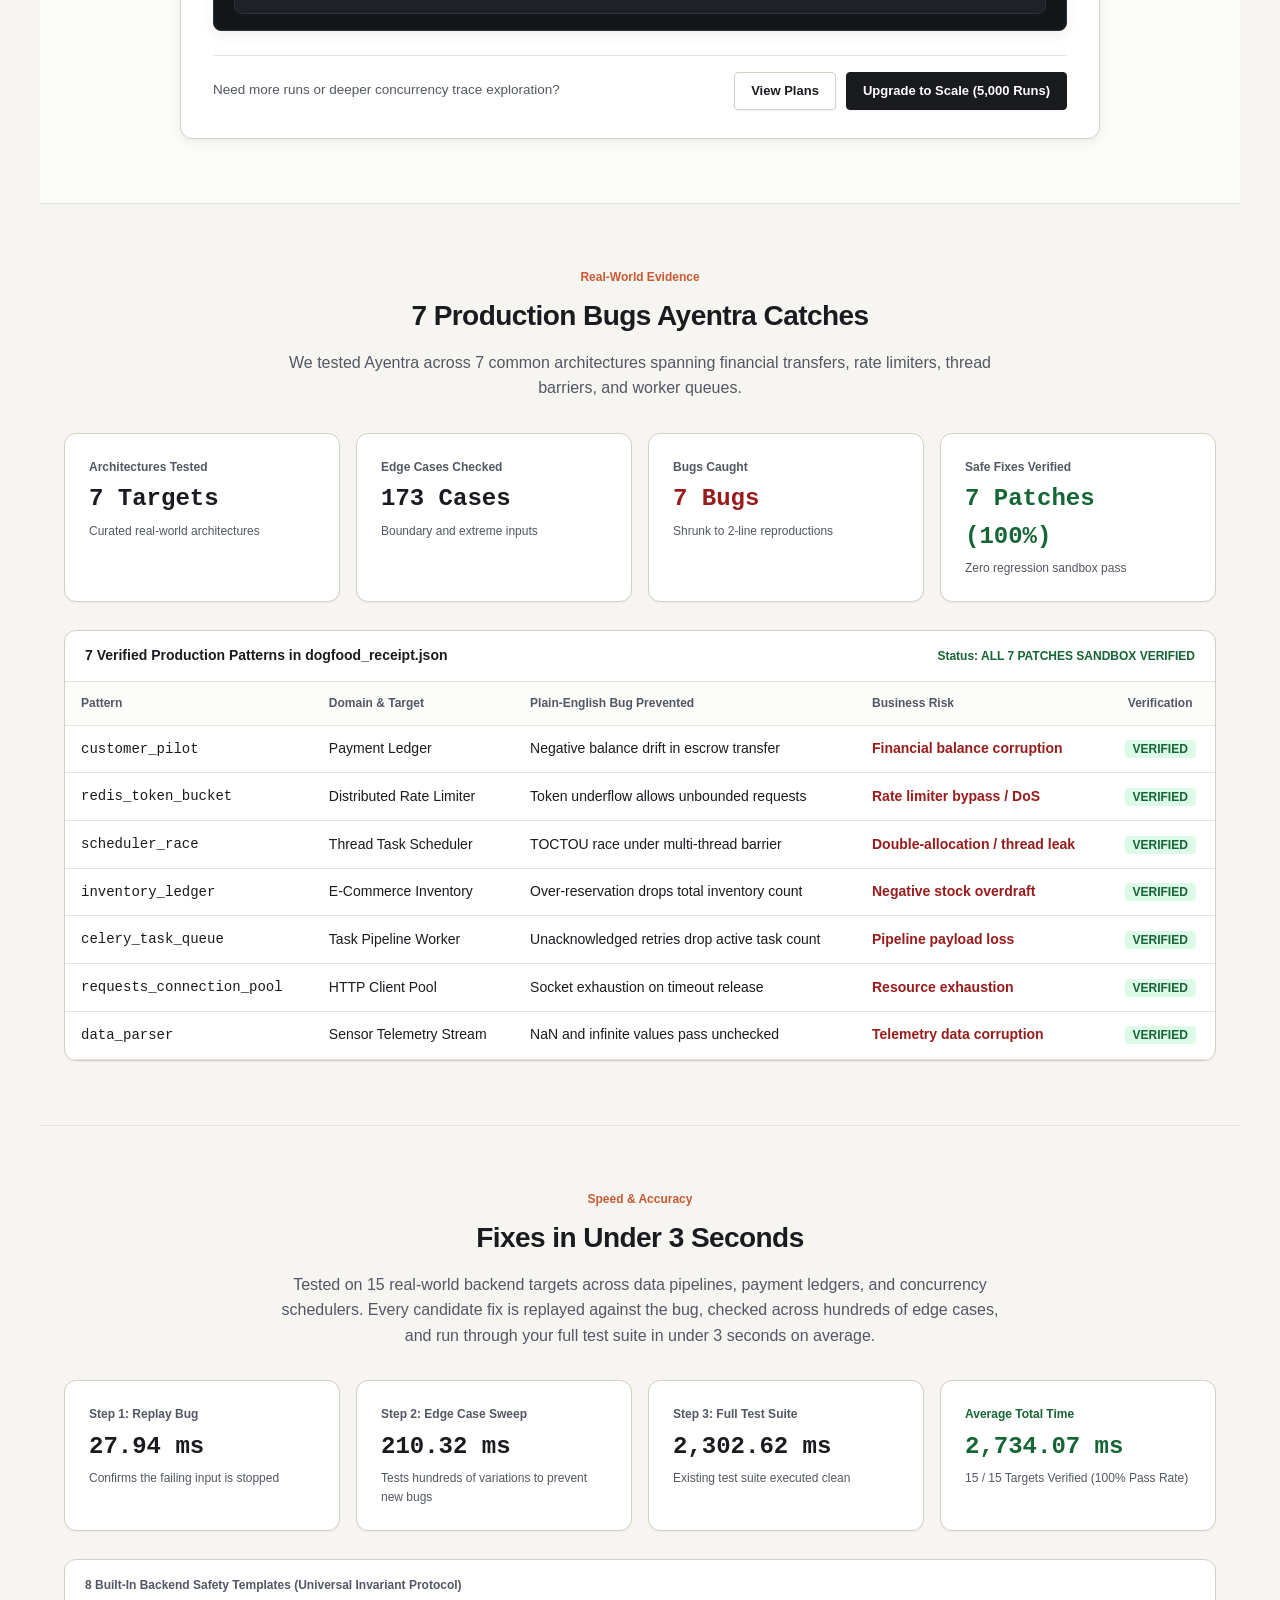
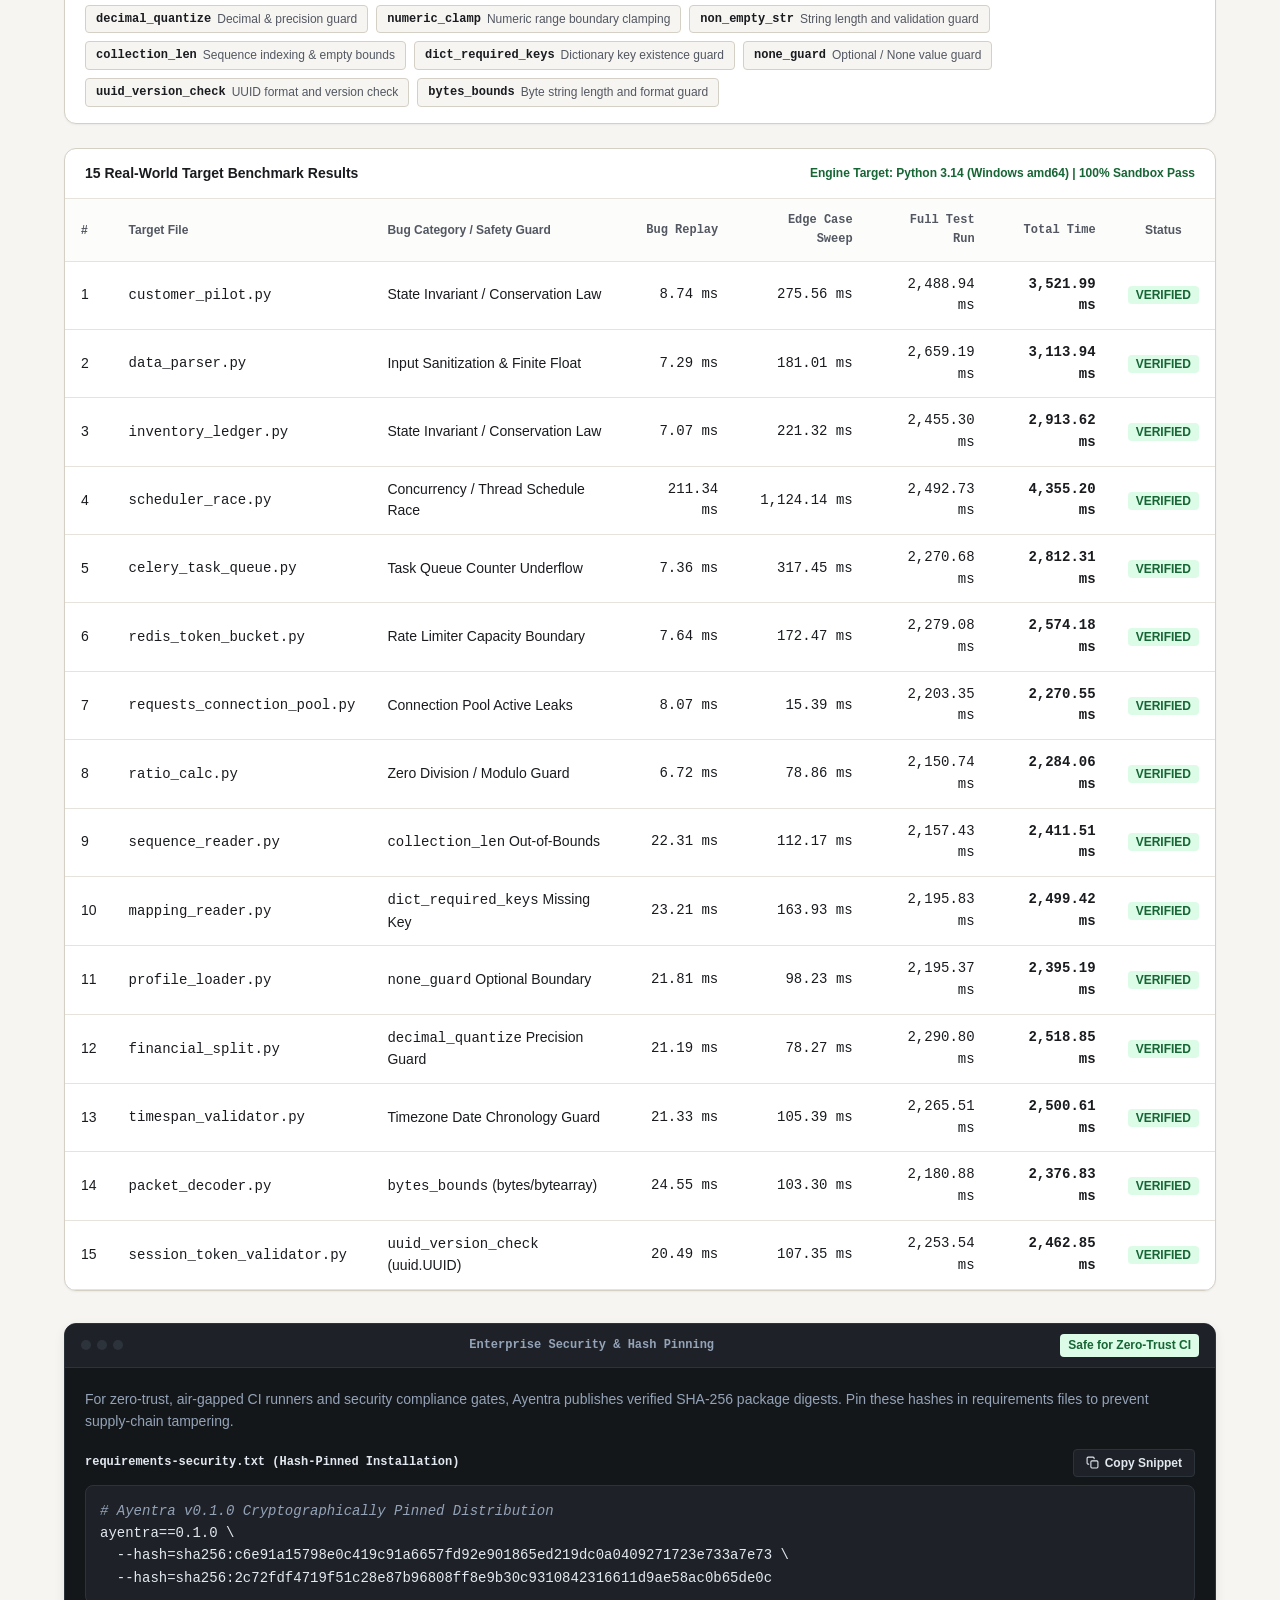
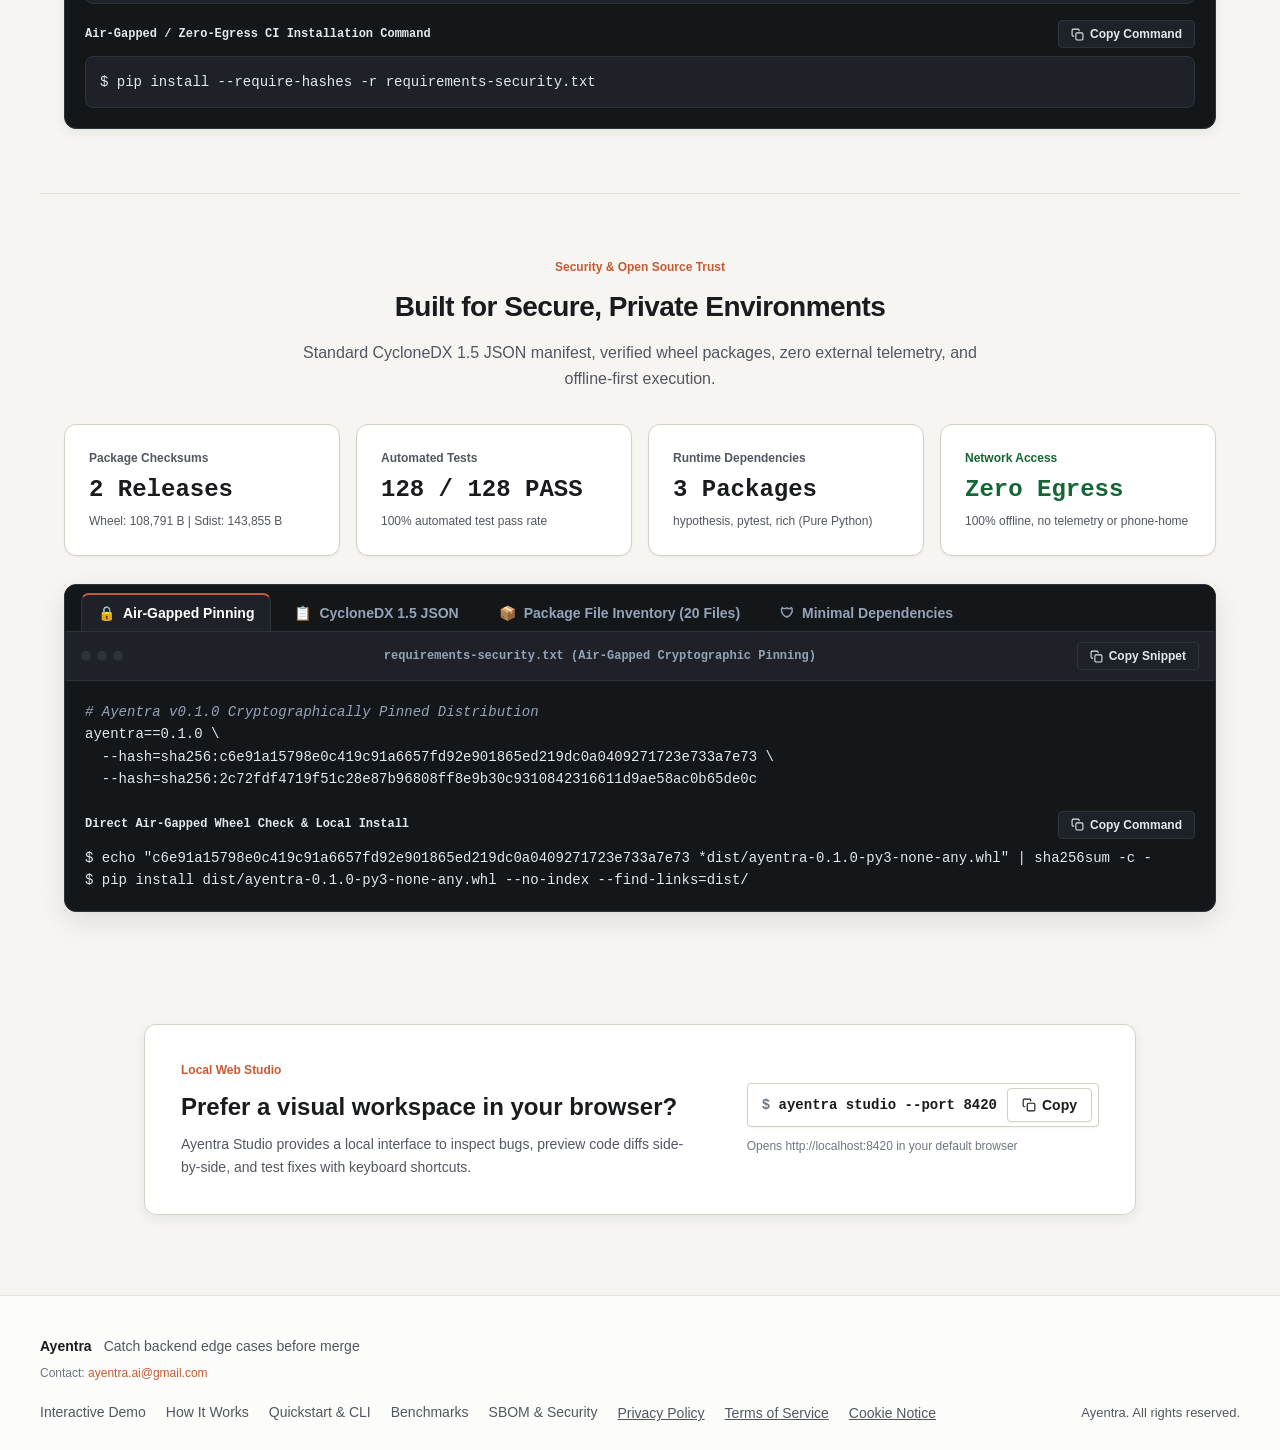
==== commit 646f60d7: "feat(engine,repair,sarif): add transition invariants, audit repairs, and parity fixes - Add Transiti" ====
--- a/site/index.html
+++ b/site/index.html
@@ -14,6 +14,7 @@
   <meta name="twitter:card" content="summary_large_image">
   <meta name="twitter:title" content="Ayentra | Catch Backend Edge Cases & Concurrency Races Before Merge">
   <meta name="twitter:description" content="Catch backend edge cases and concurrency race conditions before merge with 2-line minimal counterexamples.">
+  <link rel="icon" type="image/png" href="favicon.png">
   <link rel="stylesheet" href="styles.css">
   <script type="application/ld+json">
   {
@@ -38,6 +39,7 @@
   <header class="nav-header">
     <div class="nav-container">
       <a href="#" class="brand-wrapper">
+        <img src="logo.png" alt="Ayentra logo" style="width: 28px; height: 28px; border-radius: 50%; vertical-align: middle;">
         <span class="brand-name">Ayentra</span>
       </a>
 
@@ -47,12 +49,14 @@
           <li><a href="#how-it-works" class="nav-link">How It Works</a></li>
           <li><a href="#quickstart" class="nav-link">Quickstart &amp; CLI</a></li>
           <li><a href="#pricing" class="nav-link">Pricing</a></li>
+          <li><a href="#portal" class="nav-link">Customer Portal</a></li>
           <li><a href="#benchmark" class="nav-link">Benchmarks</a></li>
           <li><a href="#sbom" class="nav-link">SBOM &amp; Security</a></li>
         </ul>
       </nav>
 
       <div class="nav-actions">
+        <a href="#portal" class="btn-secondary" style="text-decoration: none; padding: 7px 14px; font-size: 13.5px;">Customer Portal</a>
         <button type="button" class="btn-primary" onclick="openLegalModal('pilot')">View Pricing</button>
       </div>
     </div>
@@ -850,6 +854,132 @@
           <a href="#demo" class="btn-secondary">Explore Demo</a>
           <button type="button" class="btn-primary" onclick="openLegalModal('pilot')">Plan Details</button>
         </div>
+      </div>
+    </div>
+  </section>
+
+  <!-- Customer License & Credit Portal Section -->
+  <section class="cli-section" id="portal" style="border-top: 1px solid var(--border-subtle); background: var(--bg-surface);">
+    <div class="section-header-centered">
+      <div class="section-badge">Self-Serve Management</div>
+      <h2 class="section-title">Customer License &amp; Credit Portal</h2>
+      <p class="section-subtitle">
+        Lookup your Ayentra subscription balance, monitor remaining monthly CI verification runs, and grab your CI pipeline secrets.
+      </p>
+    </div>
+
+    <div class="data-table-card" style="max-width: 920px; margin: 0 auto; padding: 28px 32px; border: 1px solid var(--border-default); box-shadow: var(--shadow-md);">
+      
+      <!-- Search / Input Row -->
+      <div style="margin-bottom: 24px;">
+        <label for="portal-license-input" style="display: block; font-size: 13.5px; font-weight: 600; color: var(--text-primary); margin-bottom: 8px;">
+          Ayentra License Key or Subscription ID
+        </label>
+        <div style="display: flex; gap: 12px; flex-wrap: wrap;">
+          <input 
+            type="text" 
+            id="portal-license-input" 
+            value="AYENTRA-TEAM-DEMO" 
+            placeholder="e.g. AYENTRA-TEAM-A8F291 or AYENTRA-SCALE-..."
+            style="flex: 1; min-width: 260px; padding: 12px 16px; border: 1px solid var(--border-default); border-radius: var(--radius-md); font-family: var(--font-mono); font-size: 14px; background: var(--bg-card); color: var(--text-primary);"
+          />
+          <button type="button" class="btn-primary" id="portal-check-btn" onclick="checkLicenseBalance()" style="padding: 12px 24px; font-weight: 600;">
+            Check Balance
+          </button>
+        </div>
+        
+        <div style="display: flex; gap: 12px; align-items: center; margin-top: 10px; font-size: 12.5px; color: var(--text-muted); flex-wrap: wrap;">
+          <span>Quick Test Keys:</span>
+          <button type="button" class="btn-text-link" onclick="fillAndCheckLicense('AYENTRA-TEAM-DEMO')" style="background: none; border: none; color: var(--accent-terracotta); cursor: pointer; text-decoration: underline; font-size: 12.5px; padding: 0;">
+            Team Demo ($249/mo)
+          </button>
+          <span>•</span>
+          <button type="button" class="btn-text-link" onclick="fillAndCheckLicense('AYENTRA-SCALE-DEMO')" style="background: none; border: none; color: var(--accent-terracotta); cursor: pointer; text-decoration: underline; font-size: 12.5px; padding: 0;">
+            Scale Demo ($999/mo)
+          </button>
+        </div>
+      </div>
+
+      <!-- Portal Status Message / Alert Container -->
+      <div id="portal-status-alert" style="display: none; padding: 12px 16px; border-radius: var(--radius-md); margin-bottom: 20px; font-size: 13.5px;"></div>
+
+      <!-- Live Dashboard Results Container -->
+      <div id="portal-dashboard-results">
+        
+        <!-- Summary Metric Cards -->
+        <div class="cards-grid-three" style="margin-bottom: 24px; gap: 16px;">
+          <div class="difference-card" style="padding: 18px 20px; background: var(--bg-card);">
+            <div class="metric-label">Active Plan</div>
+            <div id="portal-plan-name" style="font-size: 20px; font-weight: 700; color: var(--text-primary); margin: 4px 0 2px 0;">Ayentra Team</div>
+            <div id="portal-plan-price" style="font-size: 13px; color: var(--text-muted);">$249 / month</div>
+          </div>
+
+          <div class="difference-card" style="padding: 18px 20px; background: var(--bg-card);">
+            <div class="metric-label" style="color: var(--accent-green);">Verification Credits</div>
+            <div id="portal-credits-metric" style="font-size: 20px; font-weight: 700; color: var(--accent-green); margin: 4px 0 2px 0;">842 / 1,000 Runs</div>
+            <div id="portal-credits-used" style="font-size: 13px; color: var(--text-muted);">158 CI runs consumed this cycle</div>
+          </div>
+
+          <div class="difference-card" style="padding: 18px 20px; background: var(--bg-card);">
+            <div class="metric-label">Status &amp; Renewal</div>
+            <div id="portal-status-pill-wrap" style="margin: 6px 0;">
+              <span class="status-pill pill-pass" id="portal-status-badge">Active Subscription</span>
+            </div>
+            <div id="portal-renewal-date" style="font-size: 13px; color: var(--text-muted);">Renews on 13 Dec 2026</div>
+          </div>
+        </div>
+
+        <!-- Progress Bar Meter -->
+        <div style="background: var(--bg-card); padding: 16px 20px; border-radius: var(--radius-md); border: 1px solid var(--border-subtle); margin-bottom: 24px;">
+          <div style="display: flex; justify-content: space-between; align-items: center; margin-bottom: 8px; font-size: 13px;">
+            <span style="font-weight: 600; color: var(--text-primary);">Monthly CI Run Allocation Meter</span>
+            <span id="portal-percent-text" style="font-family: var(--font-mono); font-weight: 700; color: var(--accent-terracotta);">84.2% Available</span>
+          </div>
+          <div style="width: 100%; height: 10px; background: var(--border-subtle); border-radius: var(--radius-pill); overflow: hidden;">
+            <div id="portal-progress-bar" style="width: 84.2%; height: 100%; background: linear-gradient(90deg, var(--accent-green), var(--accent-terracotta)); border-radius: var(--radius-pill); transition: width 0.4s ease;"></div>
+          </div>
+          <div style="display: flex; justify-content: space-between; font-size: 11.5px; color: var(--text-muted); margin-top: 6px;">
+            <span>0 Runs</span>
+            <span id="portal-total-runs-label">1,000 Total Monthly Runs</span>
+          </div>
+        </div>
+
+        <!-- GitHub Actions Secret Integration Tab -->
+        <div class="terminal-card" style="border: 1px solid var(--border-dark); border-radius: var(--radius-md);">
+          <div class="terminal-bar">
+            <div class="terminal-dots"><span class="dot"></span><span class="dot"></span><span class="dot"></span></div>
+            <span class="terminal-title">CI Pipeline Setup: 30-Second Quickstart</span>
+            <button type="button" class="quickstart-copy-btn" id="portal-copy-ci-btn" onclick="copyPortalCiSnippet()" title="Copy GitHub Actions workflow snippet">
+              <svg width="13" height="13" viewBox="0 0 24 24" fill="none" stroke="currentColor" stroke-width="2" stroke-linecap="round" stroke-linejoin="round"><rect x="9" y="9" width="13" height="13" rx="2" ry="2"></rect><path d="M5 15H4a2 2 0 0 1-2-2V4a2 2 0 0 1 2-2h9a2 2 0 0 1 2 2v1"></path></svg>
+              <span id="portal-copy-text">Copy CI Snippet</span>
+            </button>
+          </div>
+          <div class="terminal-body" style="padding: 16px 20px;">
+            <p style="font-size: 13.5px; color: var(--text-code-muted); margin-bottom: 12px; font-family: var(--font-sans);">
+              1. Add your key to GitHub Repository Secrets as <code>AYENTRA_API_KEY</code>.<br>
+              2. Add this step to your <code>.github/workflows/ci.yml</code> pipeline:
+            </p>
+            <pre class="quickstart-code-pre" style="background: var(--bg-code-surface); padding: 14px; border-radius: var(--radius-md); border: 1px solid var(--border-dark); overflow-x: auto;"><code id="portal-ci-code" style="color: var(--text-code); font-family: var(--font-mono); font-size: 13px;"><span class="syn-comment"># Ayentra Automated CI Invariant Verification</span>
+- name: Run Ayentra Verification
+  env:
+    AYENTRA_API_KEY: ${{ secrets.AYENTRA_API_KEY }}
+  run: |
+    pip install ayentra
+    ayentra verify --ci --receipt=receipt.json</code></pre>
+          </div>
+        </div>
+
+        <!-- Top-up / Upgrade Footer -->
+        <div style="display: flex; justify-content: space-between; align-items: center; margin-top: 24px; padding-top: 16px; border-top: 1px solid var(--border-subtle); flex-wrap: wrap; gap: 12px;">
+          <div style="font-size: 13.5px; color: var(--text-secondary);">
+            Need more runs or deeper concurrency trace exploration?
+          </div>
+          <div style="display: flex; gap: 10px;">
+            <a href="#pricing" class="btn-secondary" style="font-size: 13px; padding: 8px 16px;">View Plans</a>
+            <a href="https://ayentra.lemonsqueezy.com/checkout/buy/075ff1d2-743c-4b16-85ea-995a77d8ed26" target="_blank" rel="noopener noreferrer" class="btn-primary" style="font-size: 13px; padding: 8px 16px; text-decoration: none;">Upgrade to Scale (5,000 Runs)</a>
+          </div>
+        </div>
+
       </div>
     </div>
   </section>
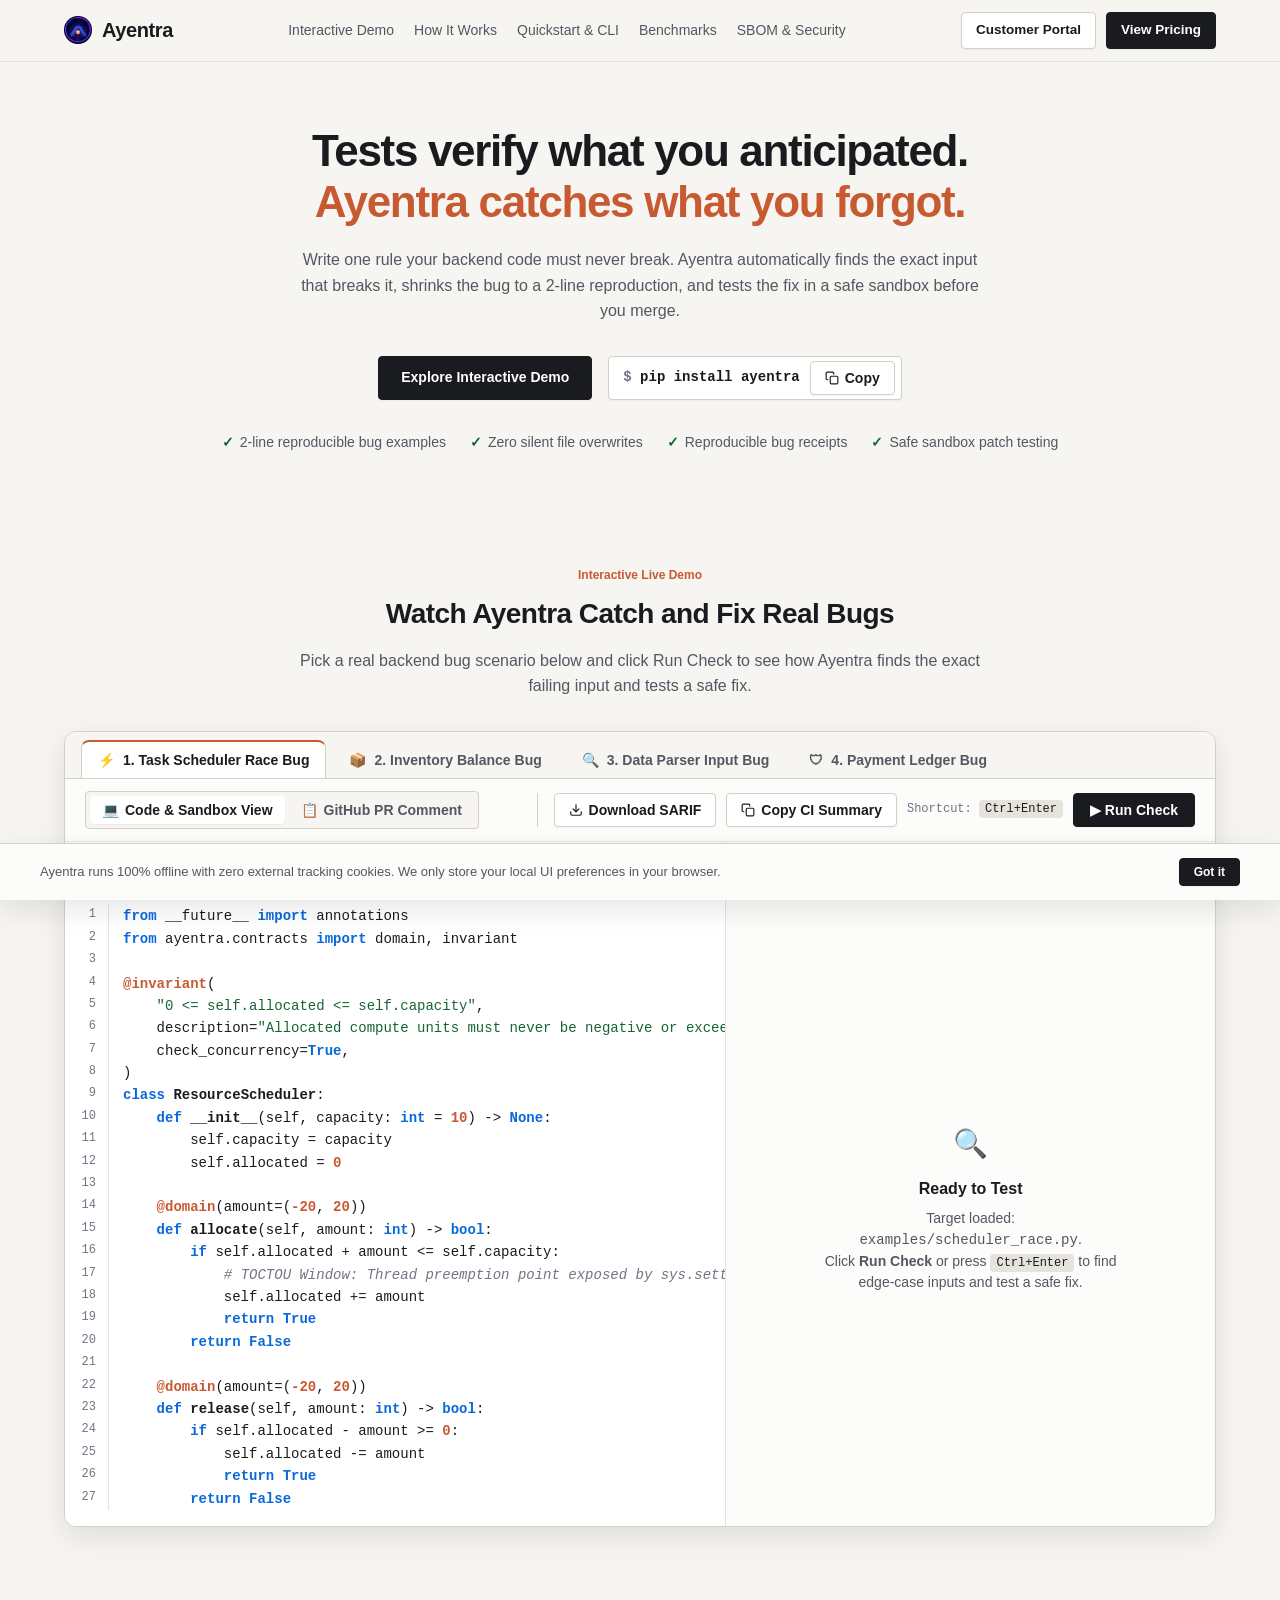
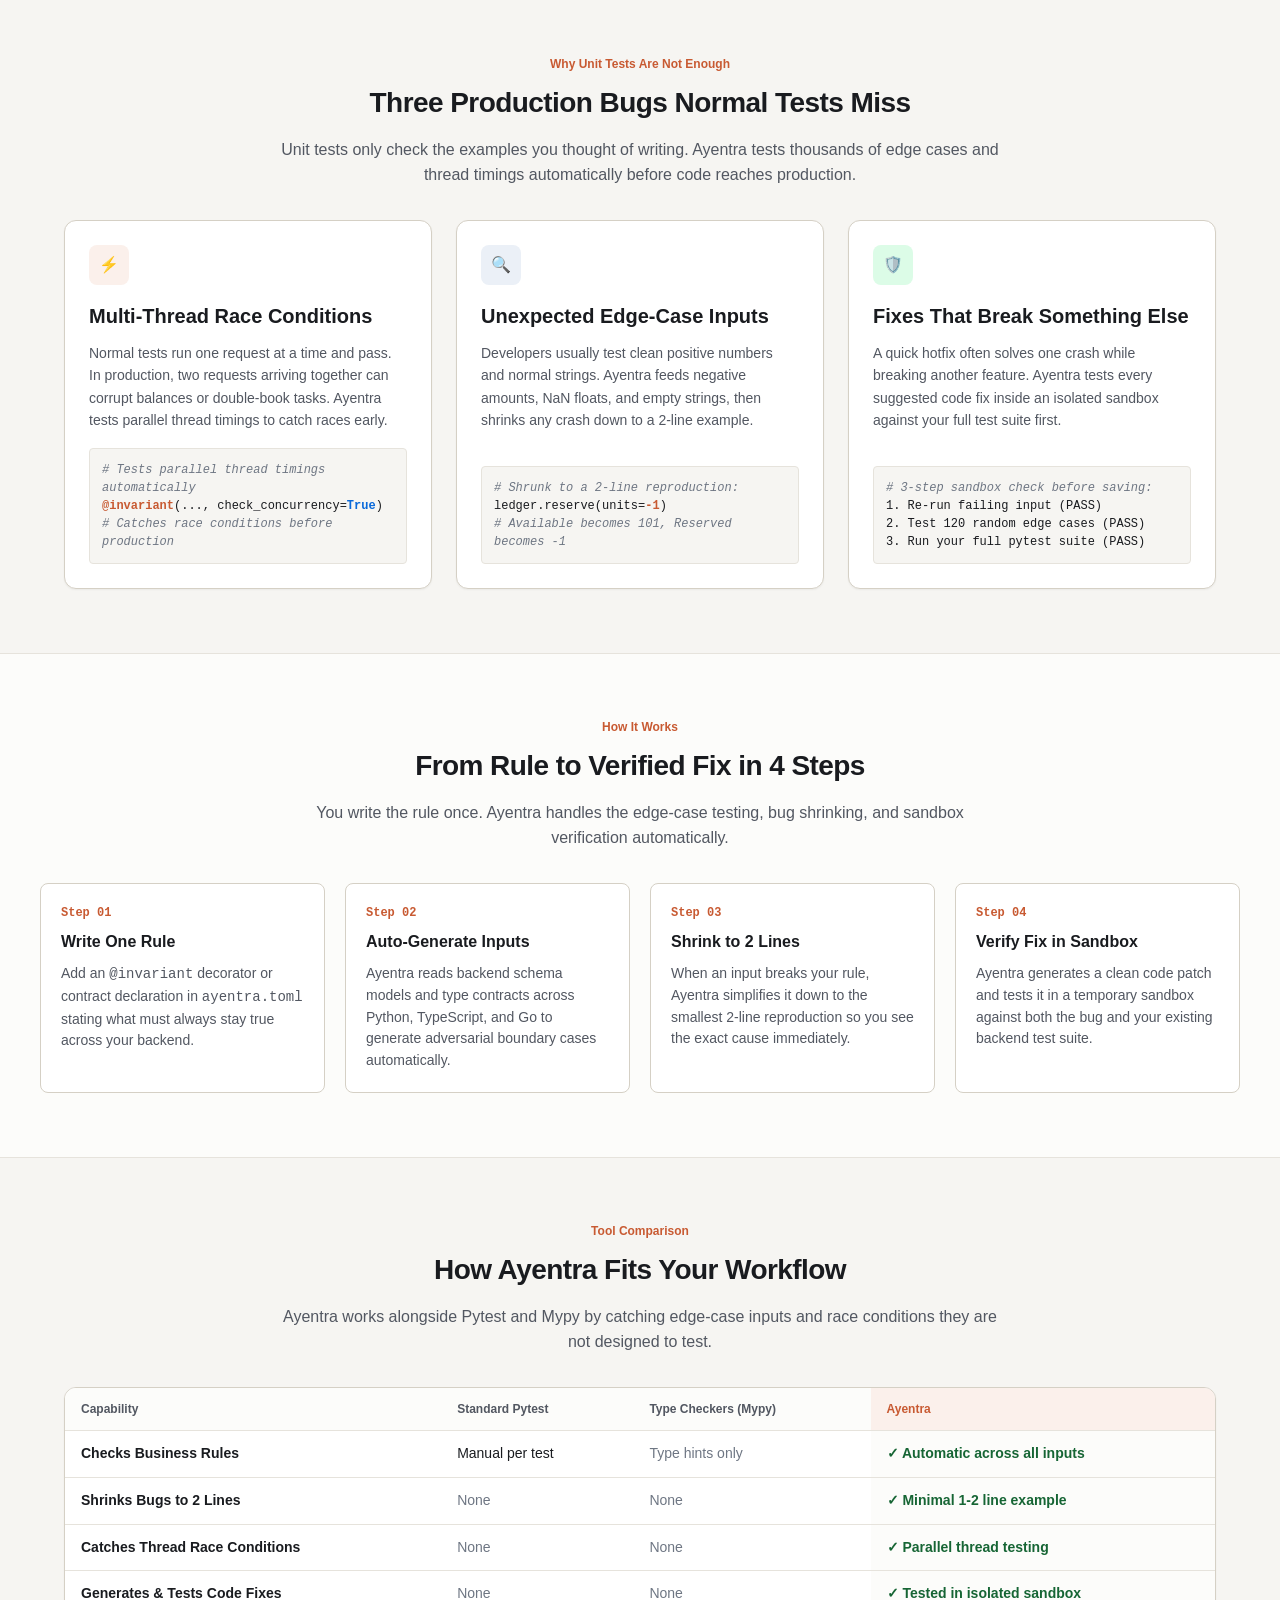
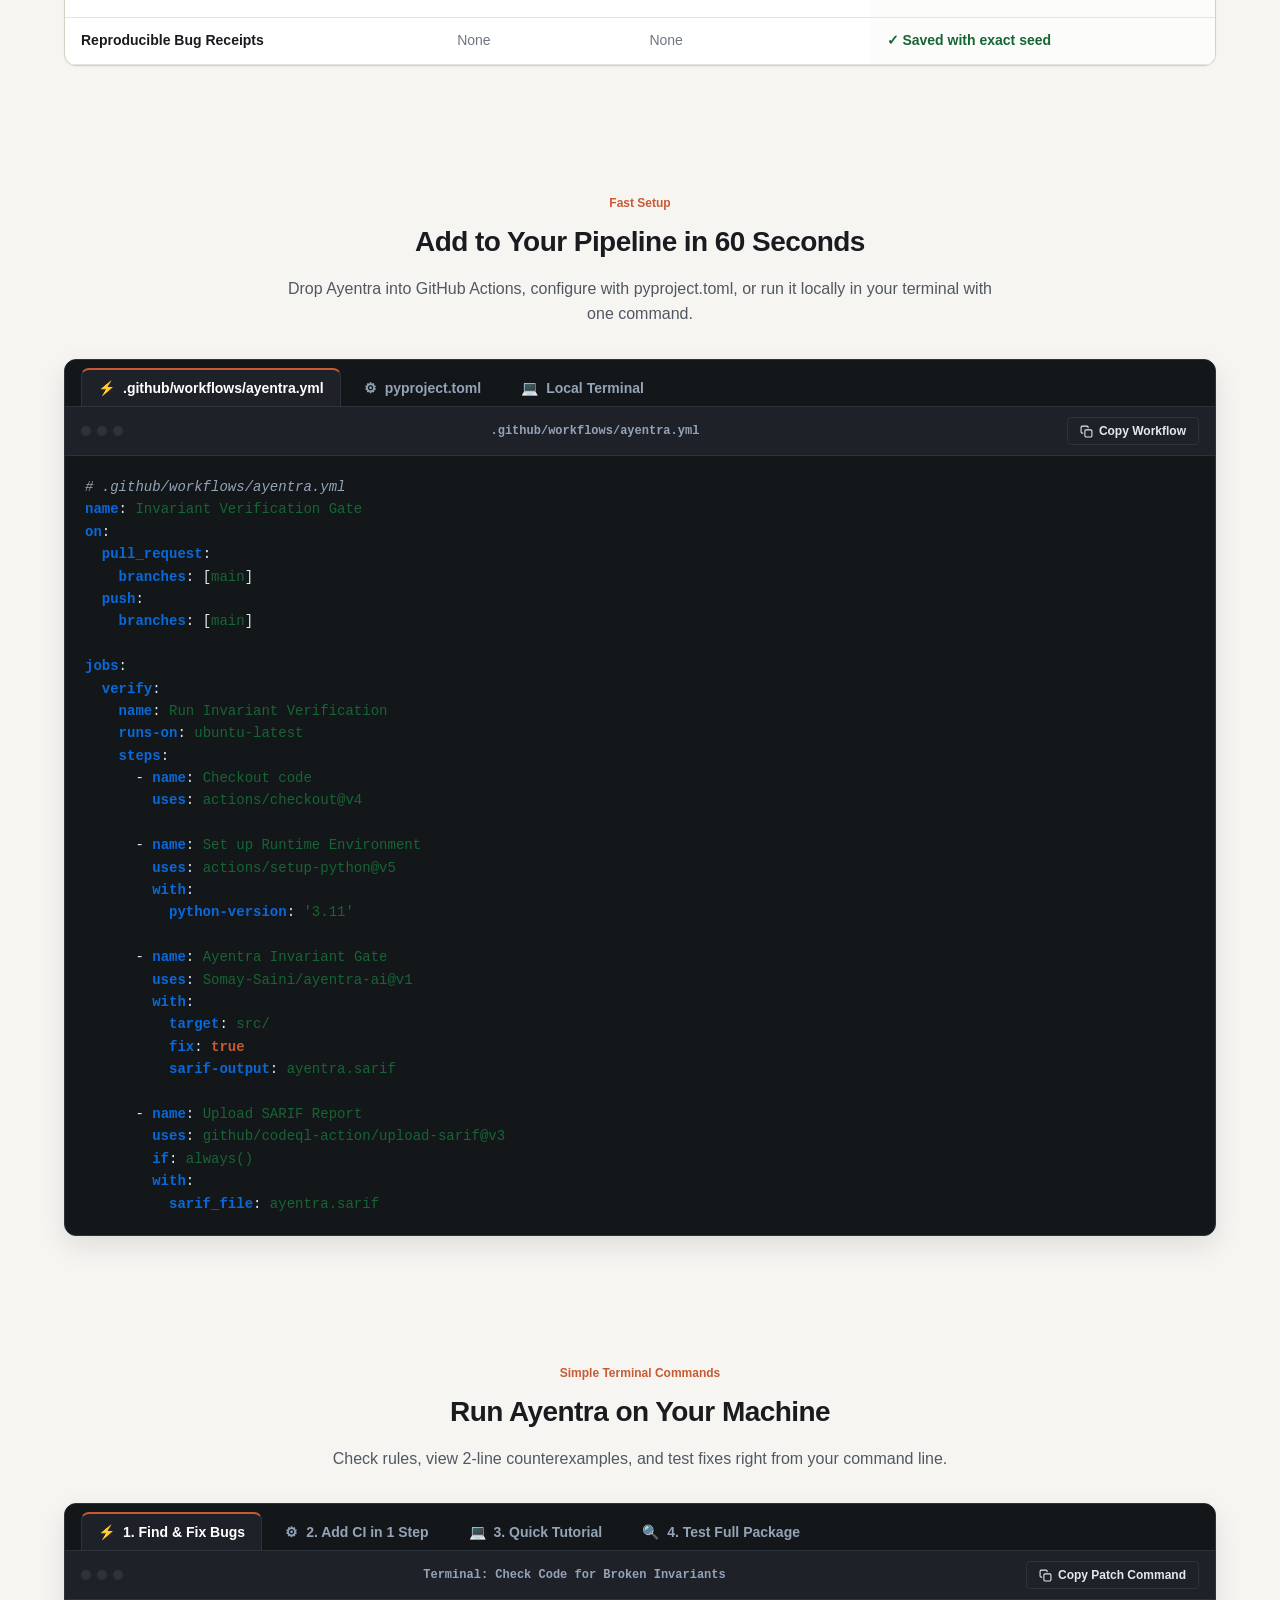
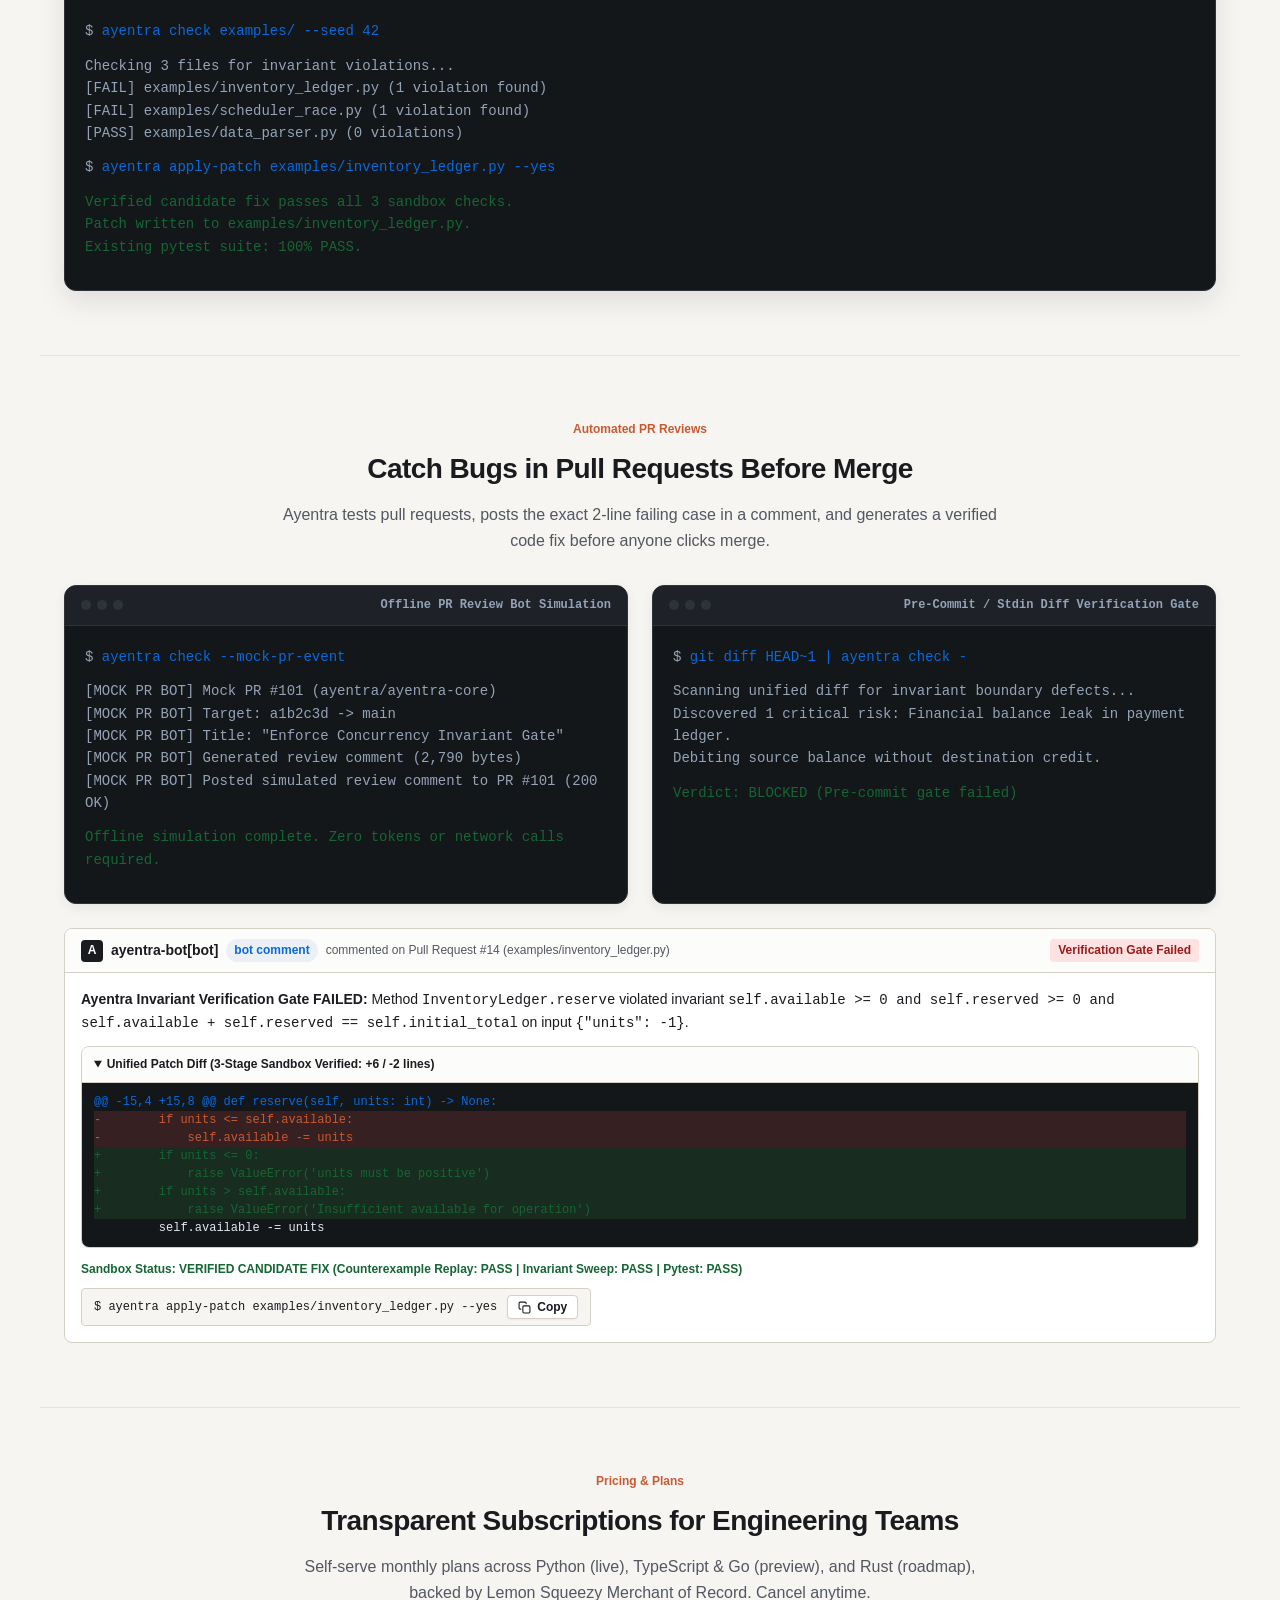
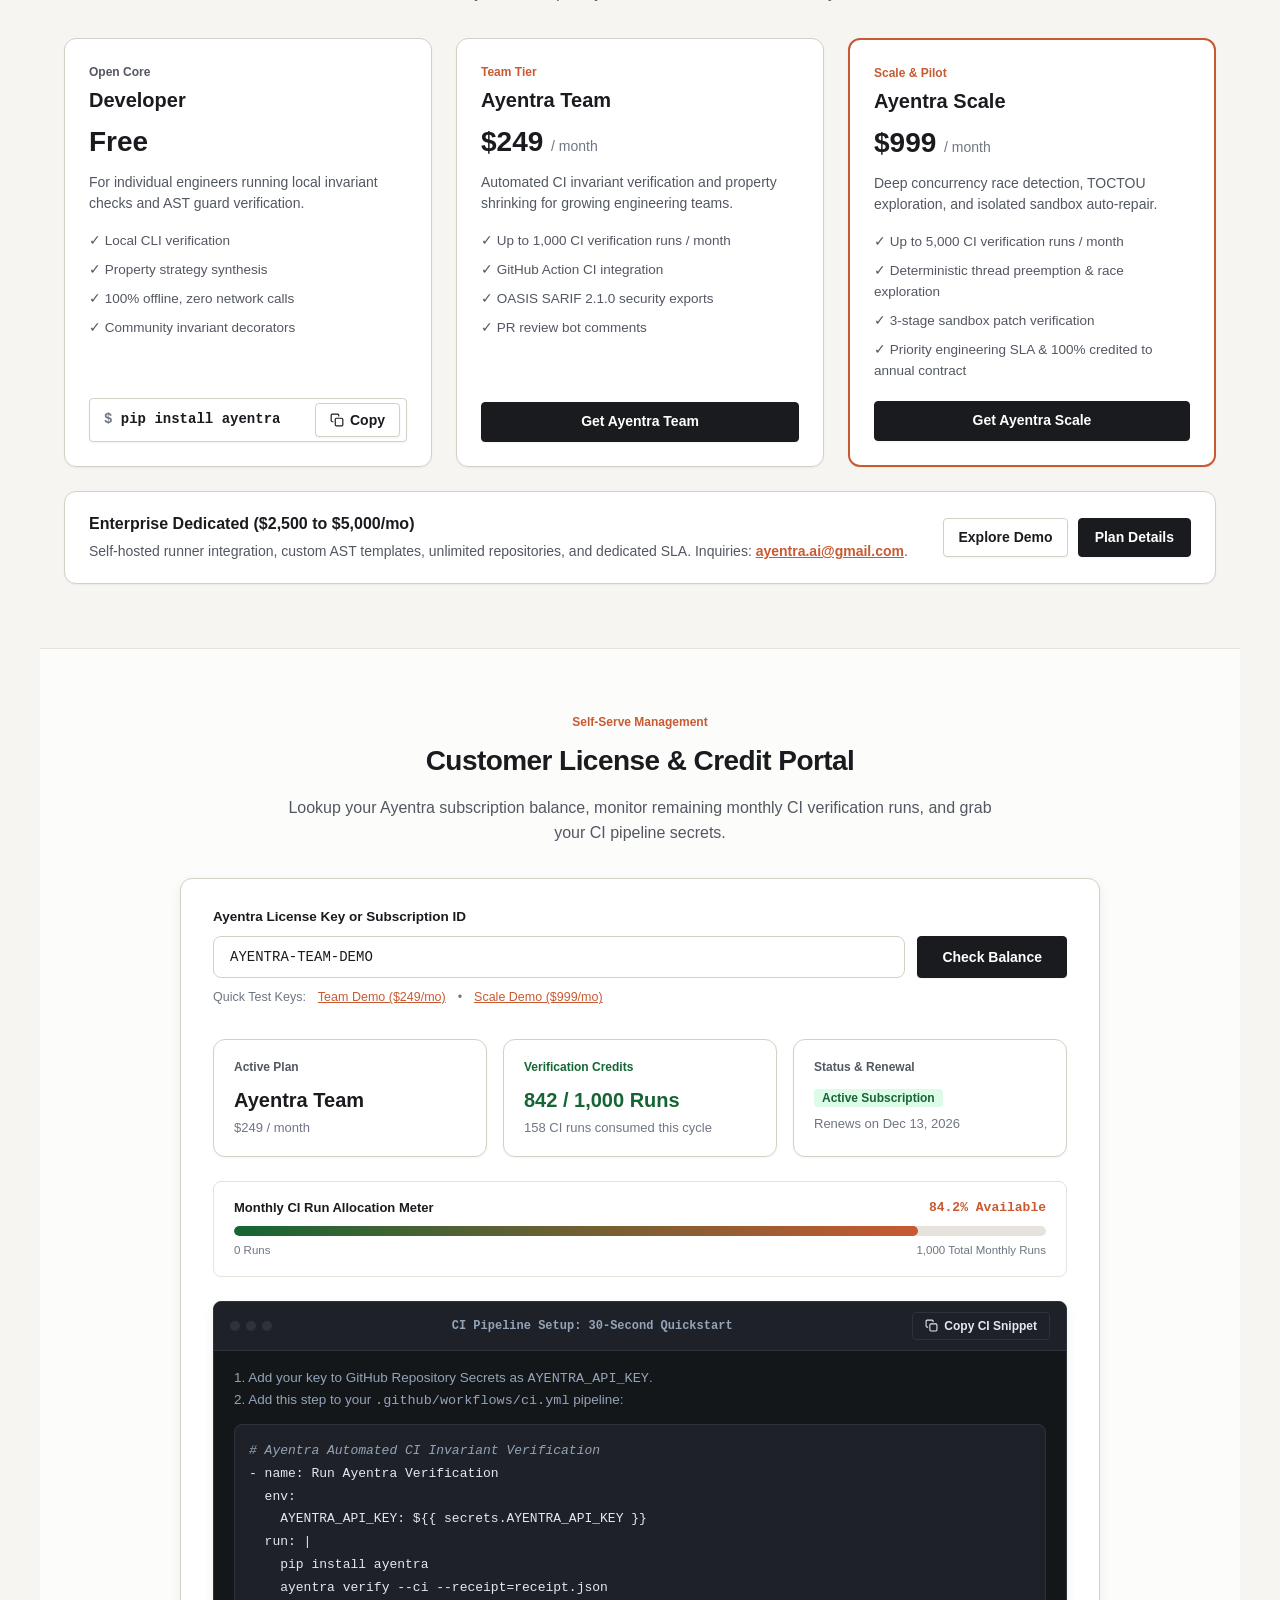
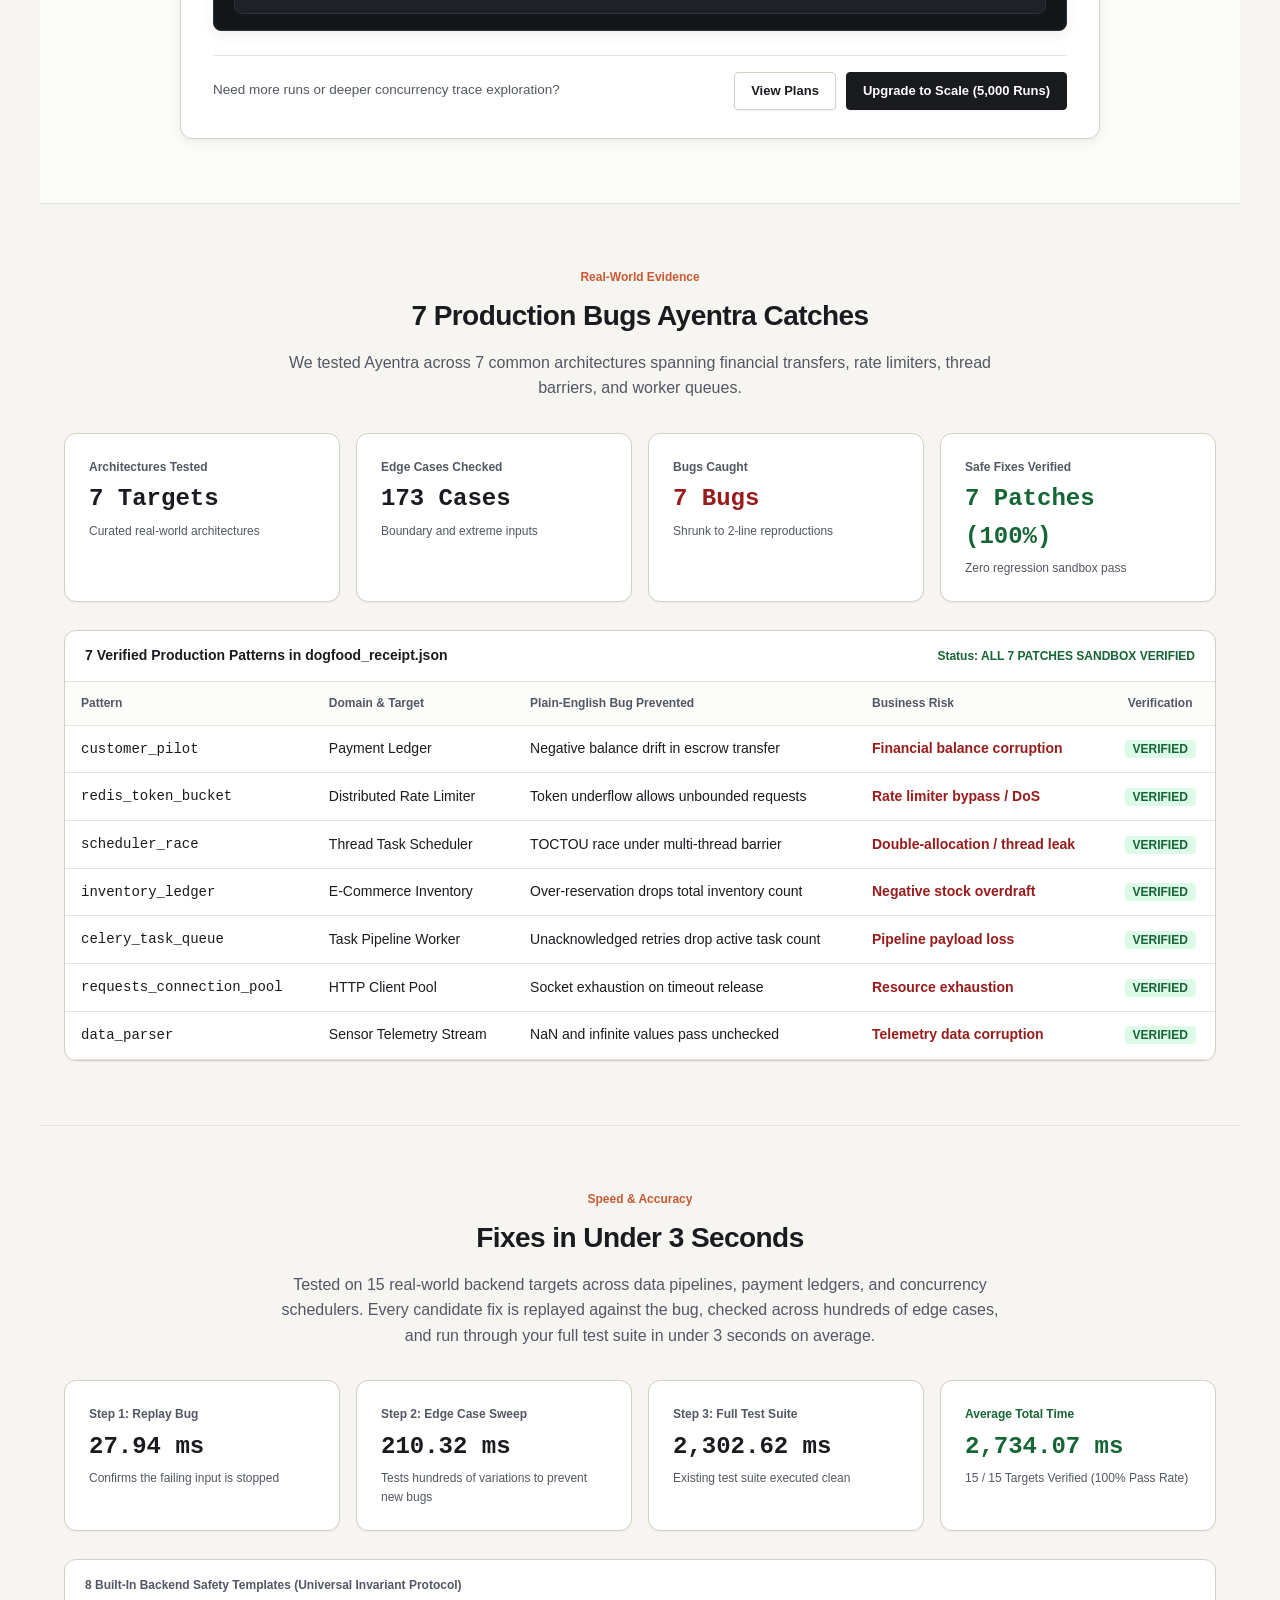
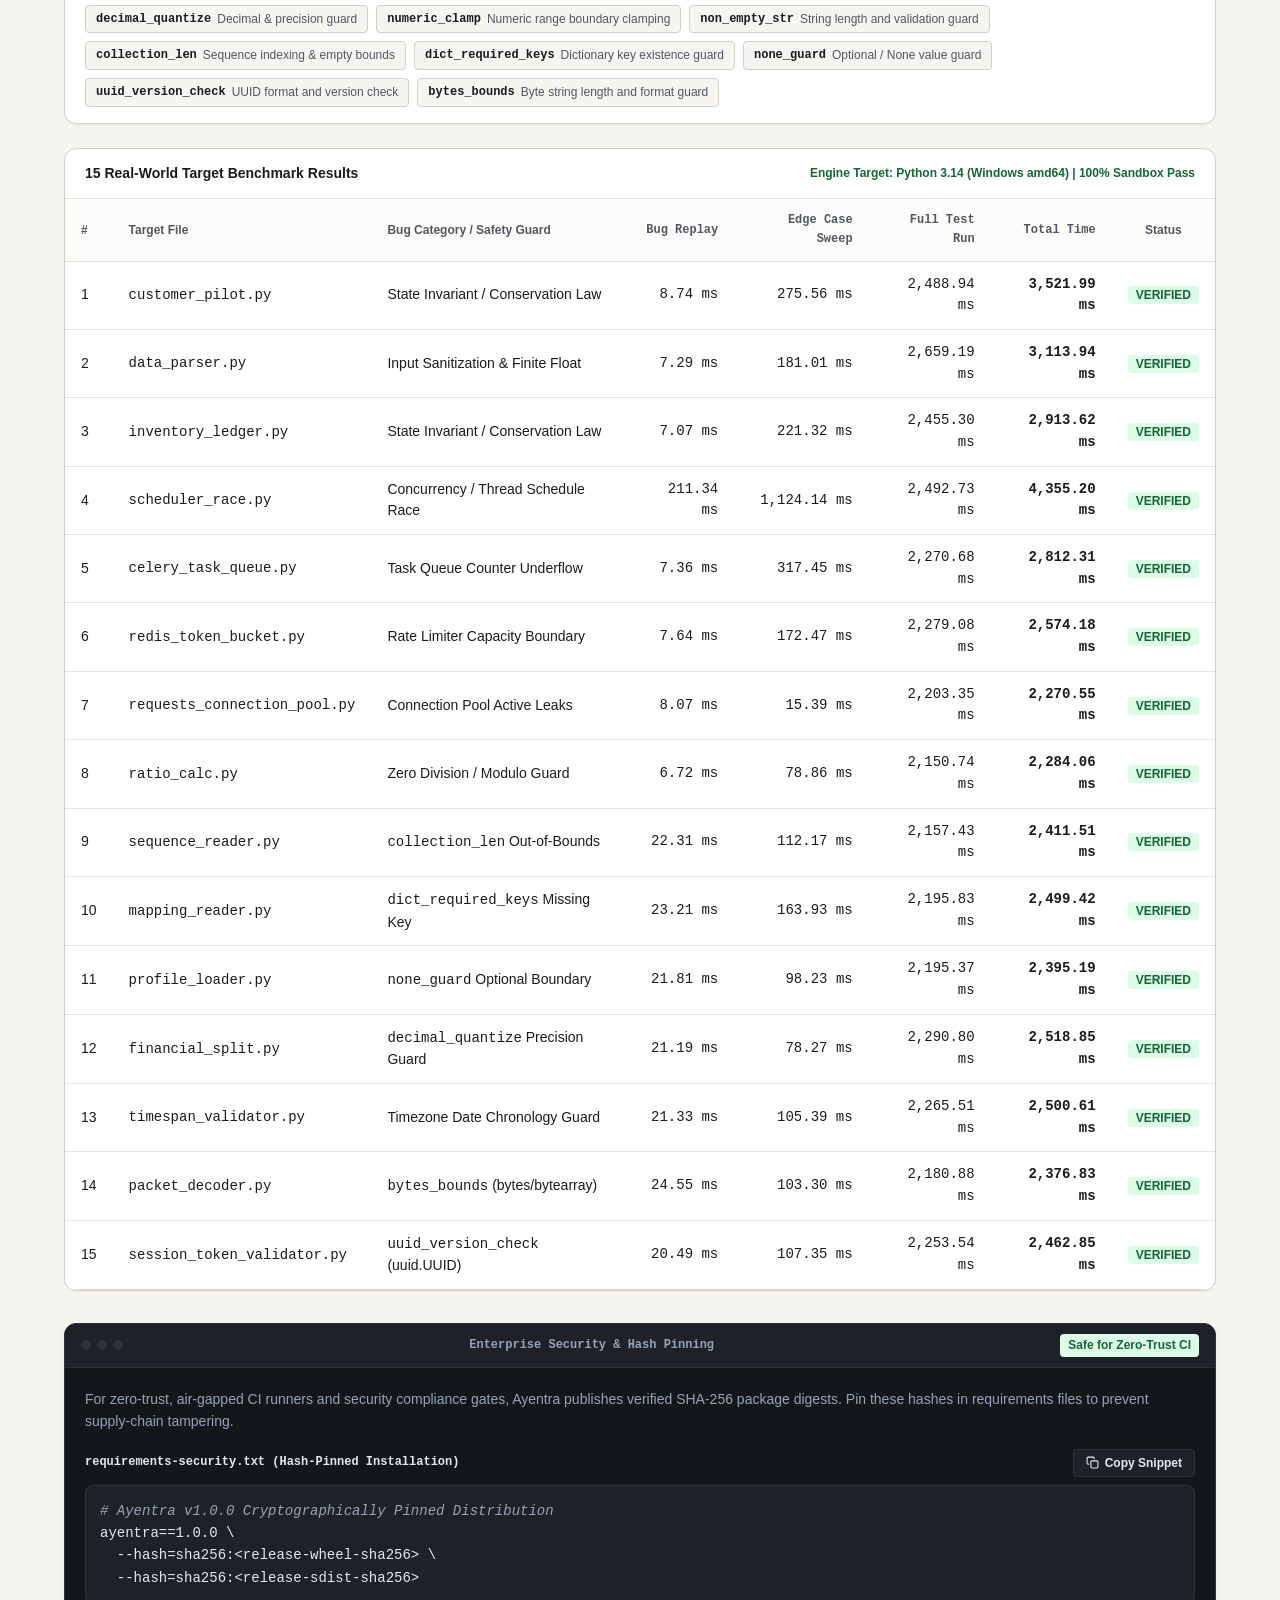
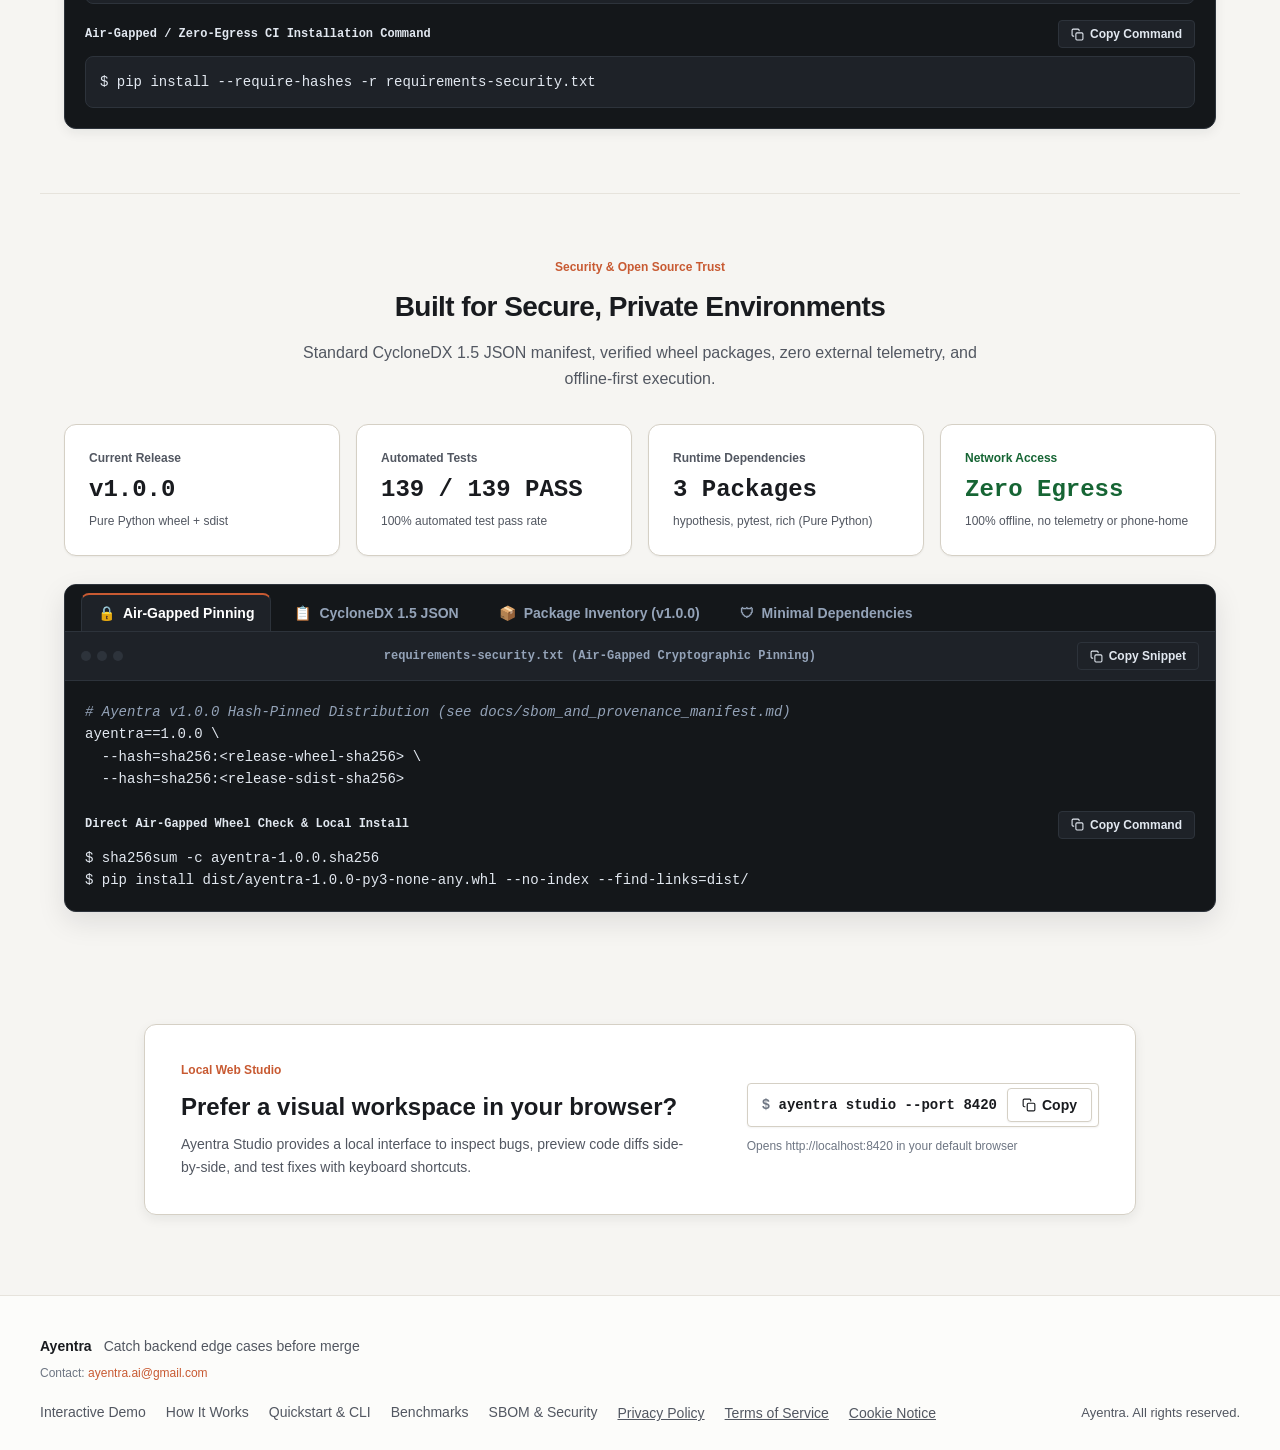
==== commit 8f6dce15: "chore(repo): update repository metadata to Somay-Saini/ayentra-ai - Bump version from initial to pro" ====
--- a/site/index.html
+++ b/site/index.html
@@ -24,7 +24,7 @@
     "operatingSystem": "Cross-platform",
     "applicationCategory": "DeveloperApplication",
     "description": "Invariant-aware bug finding and safe sandbox fixes for distributed backends, microservices, and CI pipelines.",
-    "softwareVersion": "0.1.0",
+    "softwareVersion": "1.0.0",
     "offers": {
       "@type": "Offer",
       "price": "0.00",
@@ -48,8 +48,6 @@
           <li><a href="#demo" class="nav-link">Interactive Demo</a></li>
           <li><a href="#how-it-works" class="nav-link">How It Works</a></li>
           <li><a href="#quickstart" class="nav-link">Quickstart &amp; CLI</a></li>
-          <li><a href="#pricing" class="nav-link">Pricing</a></li>
-          <li><a href="#portal" class="nav-link">Customer Portal</a></li>
           <li><a href="#benchmark" class="nav-link">Benchmarks</a></li>
           <li><a href="#sbom" class="nav-link">SBOM &amp; Security</a></li>
         </ul>
@@ -57,7 +55,7 @@
 
       <div class="nav-actions">
         <a href="#portal" class="btn-secondary" style="text-decoration: none; padding: 7px 14px; font-size: 13.5px;">Customer Portal</a>
-        <button type="button" class="btn-primary" onclick="openLegalModal('pilot')">View Pricing</button>
+        <a href="#pricing" class="btn-primary" style="text-decoration: none; padding: 7px 14px; font-size: 13.5px;">View Pricing</a>
       </div>
     </div>
   </header>
@@ -442,7 +440,7 @@
           <span class="syn-key">python-version</span>: <span class="syn-str">'3.11'</span>
 
       - <span class="syn-key">name</span>: <span class="syn-str">Ayentra Invariant Gate</span>
-        <span class="syn-key">uses</span>: <span class="syn-str">ayentra/ayentra-action@v0.1.0</span>
+        <span class="syn-key">uses</span>: <span class="syn-str">Somay-Saini/ayentra-ai@v1</span>
         <span class="syn-key">with</span>:
           <span class="syn-key">target</span>: <span class="syn-str">src/</span>
           <span class="syn-key">fix</span>: <span class="syn-bool">true</span>
@@ -776,7 +774,7 @@
       <div class="section-badge">Pricing &amp; Plans</div>
       <h2 class="section-title">Transparent Subscriptions for Engineering Teams</h2>
       <p class="section-subtitle">
-        Self-serve monthly plans backed by Lemon Squeezy Merchant of Record. Zero surprise fees, cancel anytime.
+        Self-serve monthly plans across Python (live), TypeScript &amp; Go (preview), and Rust (roadmap), backed by Lemon Squeezy Merchant of Record. Cancel anytime.
       </p>
     </div>
 
@@ -798,8 +796,12 @@
             <li>✓ Community invariant decorators</li>
           </ul>
         </div>
-        <div class="cli-badge-group" data-cmd="pip install ayentra" style="margin: 0; width: 100%; justify-content: center;">
+        <div class="cli-badge-group" data-cmd="pip install ayentra" style="margin: 0; width: 100%; justify-content: space-between;" title="Click to copy install command">
           <code class="cli-badge-code"><span>$ </span>pip install ayentra</code>
+          <button type="button" class="cli-copy-btn">
+            <svg width="14" height="14" viewBox="0 0 24 24" fill="none" stroke="currentColor" stroke-width="2" stroke-linecap="round" stroke-linejoin="round"><rect x="9" y="9" width="13" height="13" rx="2" ry="2"></rect><path d="M5 15H4a2 2 0 0 1-2-2V4a2 2 0 0 1 2-2h9a2 2 0 0 1 2 2v1"></path></svg>
+            <span>Copy</span>
+          </button>
         </div>
       </div>
 
@@ -833,7 +835,7 @@
           </p>
           <ul style="list-style: none; padding: 0; margin: 0 0 20px 0; font-size: 13.5px; color: var(--text-secondary); display: flex; flex-direction: column; gap: 8px;">
             <li>✓ Up to 5,000 CI verification runs / month</li>
-            <li>✓ Deterministic sys.settrace concurrency exploration</li>
+            <li>✓ Deterministic thread preemption &amp; race exploration</li>
             <li>✓ 3-stage sandbox patch verification</li>
             <li>✓ Priority engineering SLA &amp; 100% credited to annual contract</li>
           </ul>
@@ -925,7 +927,7 @@
             <div id="portal-status-pill-wrap" style="margin: 6px 0;">
               <span class="status-pill pill-pass" id="portal-status-badge">Active Subscription</span>
             </div>
-            <div id="portal-renewal-date" style="font-size: 13px; color: var(--text-muted);">Renews on 13 Dec 2026</div>
+            <div id="portal-renewal-date" style="font-size: 13px; color: var(--text-muted);">Renews on Dec 13, 2026</div>
           </div>
         </div>
 
@@ -974,7 +976,7 @@
           <div style="font-size: 13.5px; color: var(--text-secondary);">
             Need more runs or deeper concurrency trace exploration?
           </div>
-          <div style="display: flex; gap: 10px;">
+          <div style="display: flex; gap: 10px; flex-wrap: wrap;">
             <a href="#pricing" class="btn-secondary" style="font-size: 13px; padding: 8px 16px;">View Plans</a>
             <a href="https://ayentra.lemonsqueezy.com/checkout/buy/075ff1d2-743c-4b16-85ea-995a77d8ed26" target="_blank" rel="noopener noreferrer" class="btn-primary" style="font-size: 13px; padding: 8px 16px; text-decoration: none;">Upgrade to Scale (5,000 Runs)</a>
           </div>
@@ -1340,10 +1342,10 @@
           </button>
         </div>
 
-        <pre class="quickstart-code-pre" style="background: var(--bg-code-surface); padding: 14px; border-radius: var(--radius-md); border: 1px solid var(--border-dark); margin-bottom: 16px;"><code id="code-supply-chain-req"><span class="syn-comment"># Ayentra v0.1.0 Cryptographically Pinned Distribution</span>
-ayentra==0.1.0 \
-  --hash=sha256:c6e91a15798e0c419c91a6657fd92e901865ed219dc0a0409271723e733a7e73 \
-  --hash=sha256:2c72fdf4719f51c28e87b96808ff8e9b30c9310842316611d9ae58ac0b65de0c</code></pre>
+        <pre class="quickstart-code-pre" style="background: var(--bg-code-surface); padding: 14px; border-radius: var(--radius-md); border: 1px solid var(--border-dark); margin-bottom: 16px;"><code id="code-supply-chain-req"><span class="syn-comment"># Ayentra v1.0.0 Cryptographically Pinned Distribution</span>
+ayentra==1.0.0 \
+  --hash=sha256:&lt;release-wheel-sha256&gt; \
+  --hash=sha256:&lt;release-sdist-sha256&gt;</code></pre>
 
         <div style="display: flex; justify-content: space-between; align-items: center; margin-bottom: 8px; flex-wrap: wrap; gap: 8px;">
           <span style="font-size: 12px; font-weight: 600; color: var(--text-code);">Air-Gapped / Zero-Egress CI Installation Command</span>
@@ -1370,13 +1372,13 @@
 
     <div class="cards-grid-four">
       <div class="difference-card">
-        <div class="metric-label">Package Checksums</div>
-        <div class="metric-value">2 Releases</div>
-        <div class="metric-sub">Wheel: 108,791 B | Sdist: 143,855 B</div>
+        <div class="metric-label">Current Release</div>
+        <div class="metric-value">v1.0.0</div>
+        <div class="metric-sub">Pure Python wheel + sdist</div>
       </div>
       <div class="difference-card">
         <div class="metric-label">Automated Tests</div>
-        <div class="metric-value">128 / 128 PASS</div>
+        <div class="metric-value">139 / 139 PASS</div>
         <div class="metric-sub">100% automated test pass rate</div>
       </div>
       <div class="difference-card">
@@ -1405,7 +1407,7 @@
           </button>
           <button type="button" class="quickstart-tab sbom-tab" data-sbom-tab="inventory" role="tab" aria-selected="false" id="tab-sbom-inventory">
             <span class="quickstart-tab-icon">&#128230;</span>
-            <span>Package File Inventory (20 Files)</span>
+            <span>Package Inventory (v1.0.0)</span>
           </button>
           <button type="button" class="quickstart-tab sbom-tab" data-sbom-tab="deps" role="tab" aria-selected="false" id="tab-sbom-deps">
             <span class="quickstart-tab-icon">&#128737;</span>
@@ -1425,10 +1427,10 @@
           </button>
         </div>
         <div class="quickstart-terminal-body">
-          <pre class="quickstart-code"><code id="code-sbom-req"><span class="syn-comment"># Ayentra v0.1.0 Cryptographically Pinned Distribution</span>
-ayentra==0.1.0 \
-  --hash=sha256:c6e91a15798e0c419c91a6657fd92e901865ed219dc0a0409271723e733a7e73 \
-  --hash=sha256:2c72fdf4719f51c28e87b96808ff8e9b30c9310842316611d9ae58ac0b65de0c</code></pre>
+          <pre class="quickstart-code"><code id="code-sbom-req"><span class="syn-comment"># Ayentra v1.0.0 Hash-Pinned Distribution (see docs/sbom_and_provenance_manifest.md)</span>
+ayentra==1.0.0 \
+  --hash=sha256:&lt;release-wheel-sha256&gt; \
+  --hash=sha256:&lt;release-sdist-sha256&gt;</code></pre>
           <div style="display: flex; justify-content: space-between; align-items: center; margin-top: 20px; margin-bottom: 8px; flex-wrap: wrap; gap: 8px;">
             <span style="font-size: 12px; font-weight: 600; color: var(--text-code);">Direct Air-Gapped Wheel Check &amp; Local Install</span>
             <button type="button" class="quickstart-copy-btn" data-copy-target="sbom_wheel_cmd" title="Copy wheel check command">
@@ -1436,8 +1438,8 @@
               <span>Copy Command</span>
             </button>
           </div>
-          <pre class="quickstart-code"><code id="code-sbom-wheel-cmd">$ echo "c6e91a15798e0c419c91a6657fd92e901865ed219dc0a0409271723e733a7e73 *dist/ayentra-0.1.0-py3-none-any.whl" | sha256sum -c -
-$ pip install dist/ayentra-0.1.0-py3-none-any.whl --no-index --find-links=dist/</code></pre>
+          <pre class="quickstart-code"><code id="code-sbom-wheel-cmd">$ sha256sum -c ayentra-1.0.0.sha256
+$ pip install dist/ayentra-1.0.0-py3-none-any.whl --no-index --find-links=dist/</code></pre>
         </div>
       </div>
 
@@ -1459,16 +1461,13 @@
   <span class="syn-key">"serialNumber"</span>: <span class="syn-str">"urn:uuid:6d538e14-2c67-4a0b-9877-3e58a2d10b74"</span>,
   <span class="syn-key">"version"</span>: <span class="syn-num">1</span>,
   <span class="syn-key">"metadata"</span>: {
-    <span class="syn-key">"timestamp"</span>: <span class="syn-str">"2026-11-03T14:20:00Z"</span>,
+    <span class="syn-key">"timestamp"</span>: <span class="syn-str">"2026-11-16T09:30:00Z"</span>,
     <span class="syn-key">"component"</span>: {
-      <span class="syn-key">"bom-ref"</span>: <span class="syn-str">"pkg:pypi/ayentra@0.1.0"</span>,
+      <span class="syn-key">"bom-ref"</span>: <span class="syn-str">"pkg:pypi/ayentra@1.0.0"</span>,
       <span class="syn-key">"type"</span>: <span class="syn-str">"application"</span>,
       <span class="syn-key">"name"</span>: <span class="syn-str">"ayentra"</span>,
-      <span class="syn-key">"version"</span>: <span class="syn-str">"0.1.0"</span>,
-      <span class="syn-key">"licenses"</span>: [{<span class="syn-key">"license"</span>: {<span class="syn-key">"id"</span>: <span class="syn-str">"MIT"</span>}}],
-      <span class="syn-key">"hashes"</span>: [
-        {<span class="syn-key">"alg"</span>: <span class="syn-str">"SHA-256"</span>, <span class="syn-key">"content"</span>: <span class="syn-str">"c6e91a15798e0c419c91a6657fd92e901865ed219dc0a0409271723e733a7e73"</span>}
-      ]
+      <span class="syn-key">"version"</span>: <span class="syn-str">"1.0.0"</span>,
+      <span class="syn-key">"licenses"</span>: [{<span class="syn-key">"license"</span>: {<span class="syn-key">"id"</span>: <span class="syn-str">"MIT"</span>}}]
     }
   },
   <span class="syn-key">"components"</span>: [
@@ -1485,8 +1484,8 @@
       <div class="quickstart-panel sbom-panel" id="sbom-panel-inventory" role="tabpanel" style="display: none;">
         <div class="terminal-bar">
           <div class="terminal-dots"><span class="dot"></span><span class="dot"></span><span class="dot"></span></div>
-          <span class="terminal-title">ayentra-0.1.0-py3-none-any.whl Bundled File Inventory (20 Entries)</span>
-          <span class="status-pill pill-pass">108,791 Bytes Verified</span>
+          <span class="terminal-title">ayentra-1.0.0-py3-none-any.whl Core Package Modules</span>
+          <span class="status-pill pill-pass">v1.0.0 Verified Build</span>
         </div>
         <div class="quickstart-terminal-body">
           <div class="table-scroll">
--- a/site/styles.css
+++ b/site/styles.css
@@ -1686,7 +1686,19 @@
   }
 
   .nav-actions {
-    display: none;
+    width: 100%;
+    justify-content: flex-start;
+  }
+
+  .nav-actions .btn-secondary,
+  .nav-actions .btn-primary {
+    padding: 6px 12px !important;
+    font-size: 12.5px !important;
+  }
+
+  #portal-license-input {
+    min-width: 0 !important;
+    width: 100%;
   }
 
   .demo-action-group .btn-secondary,
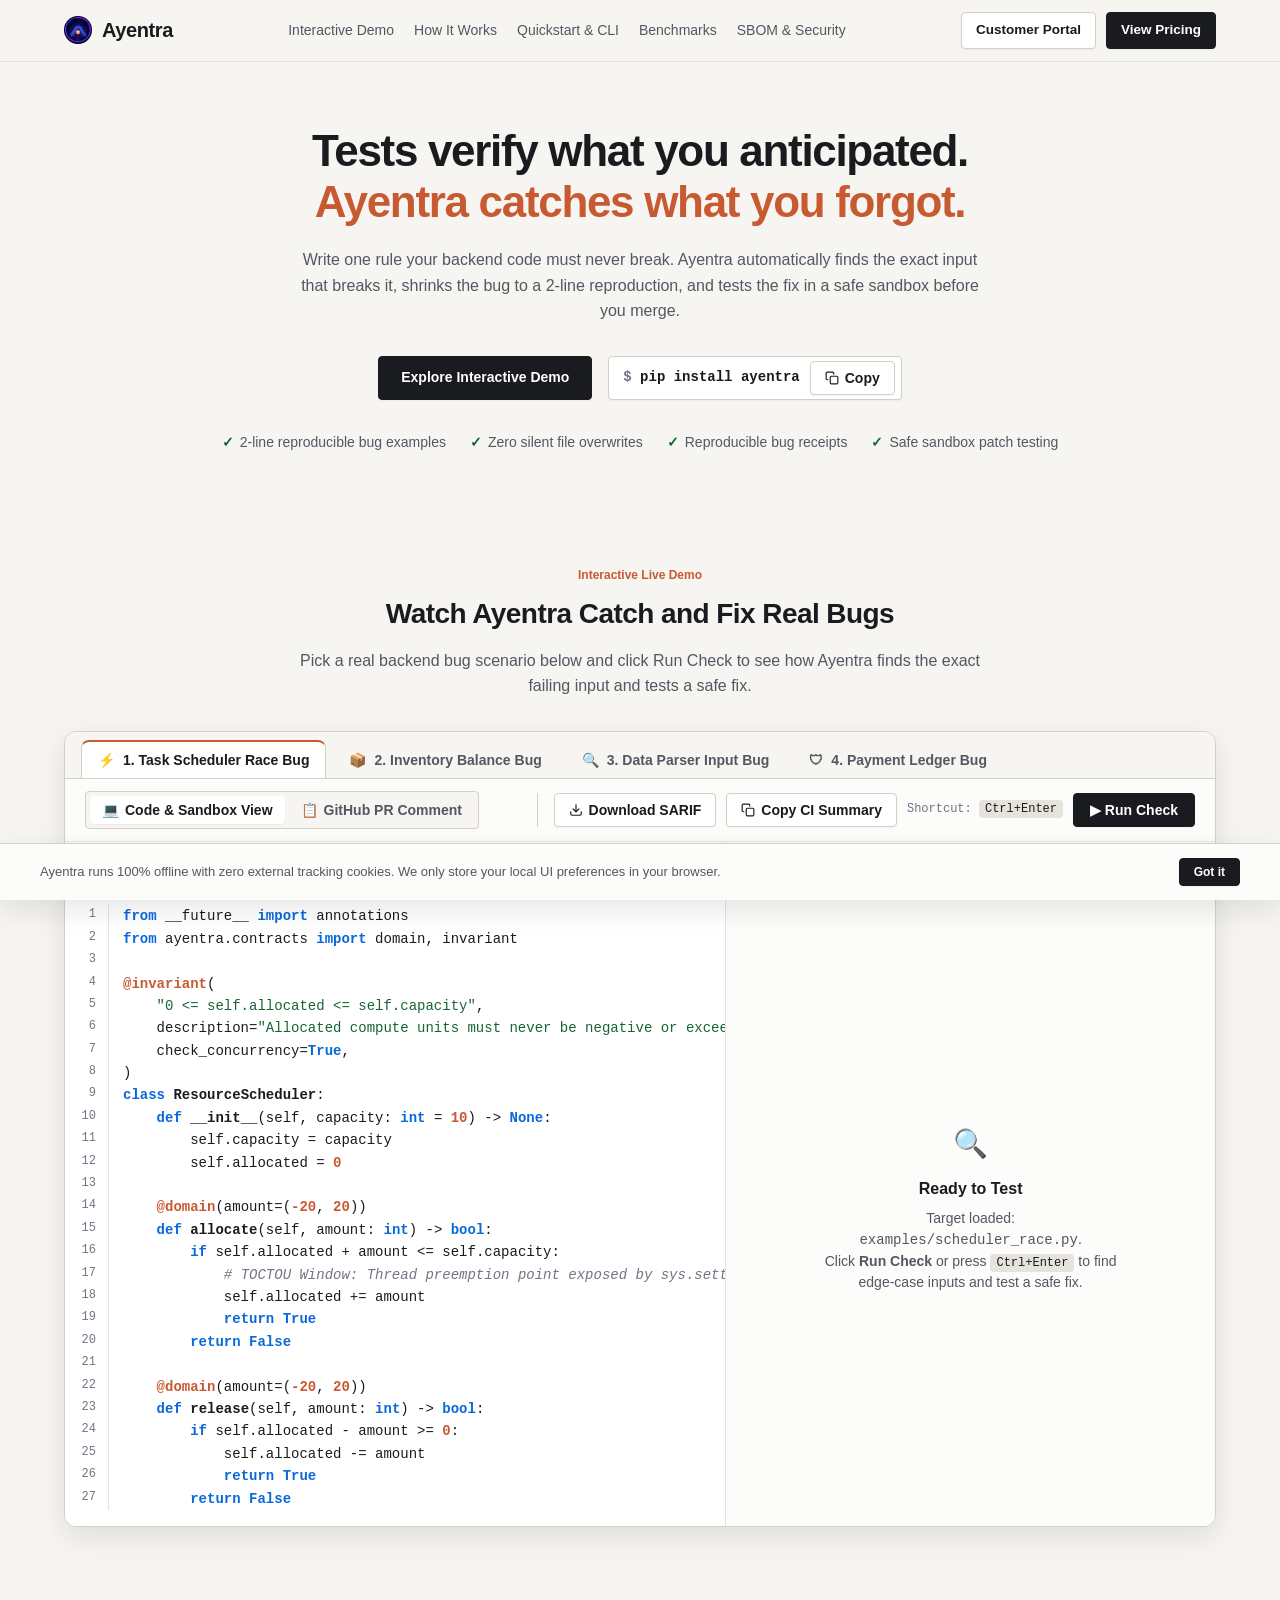
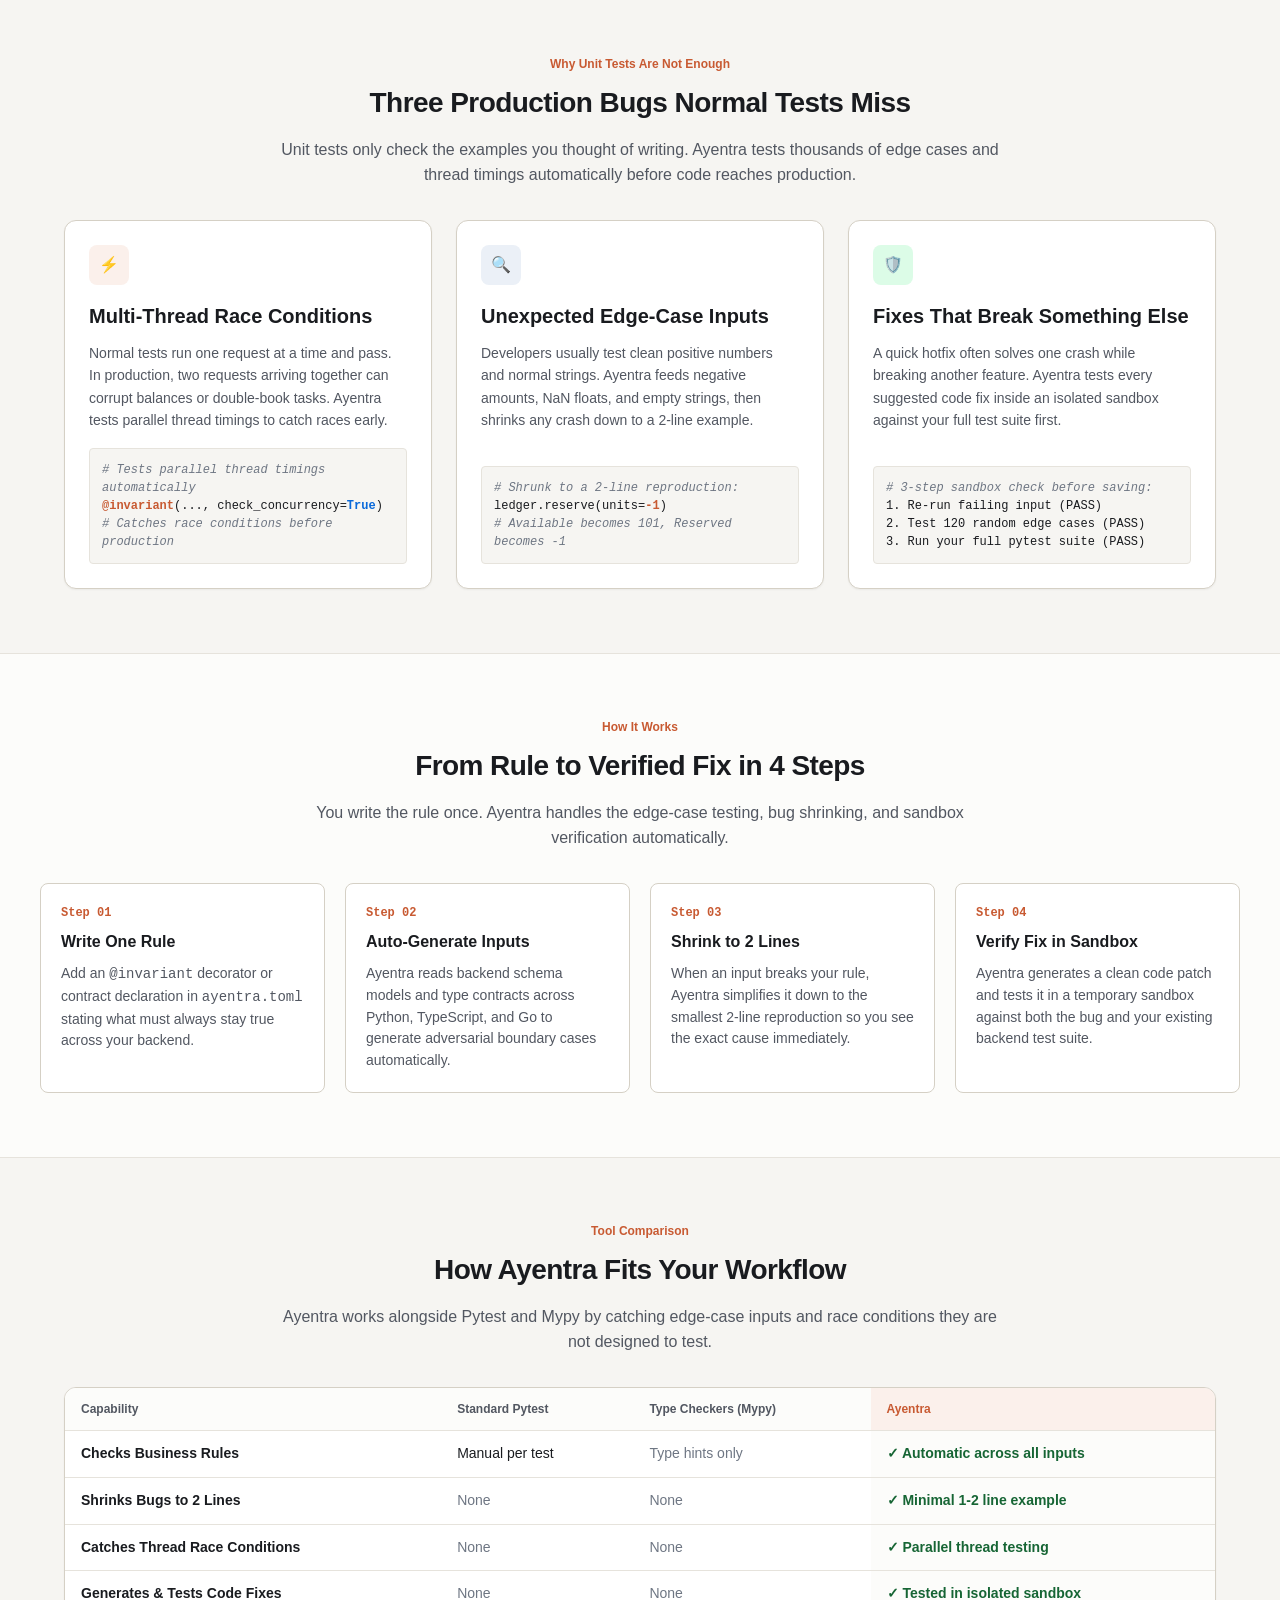
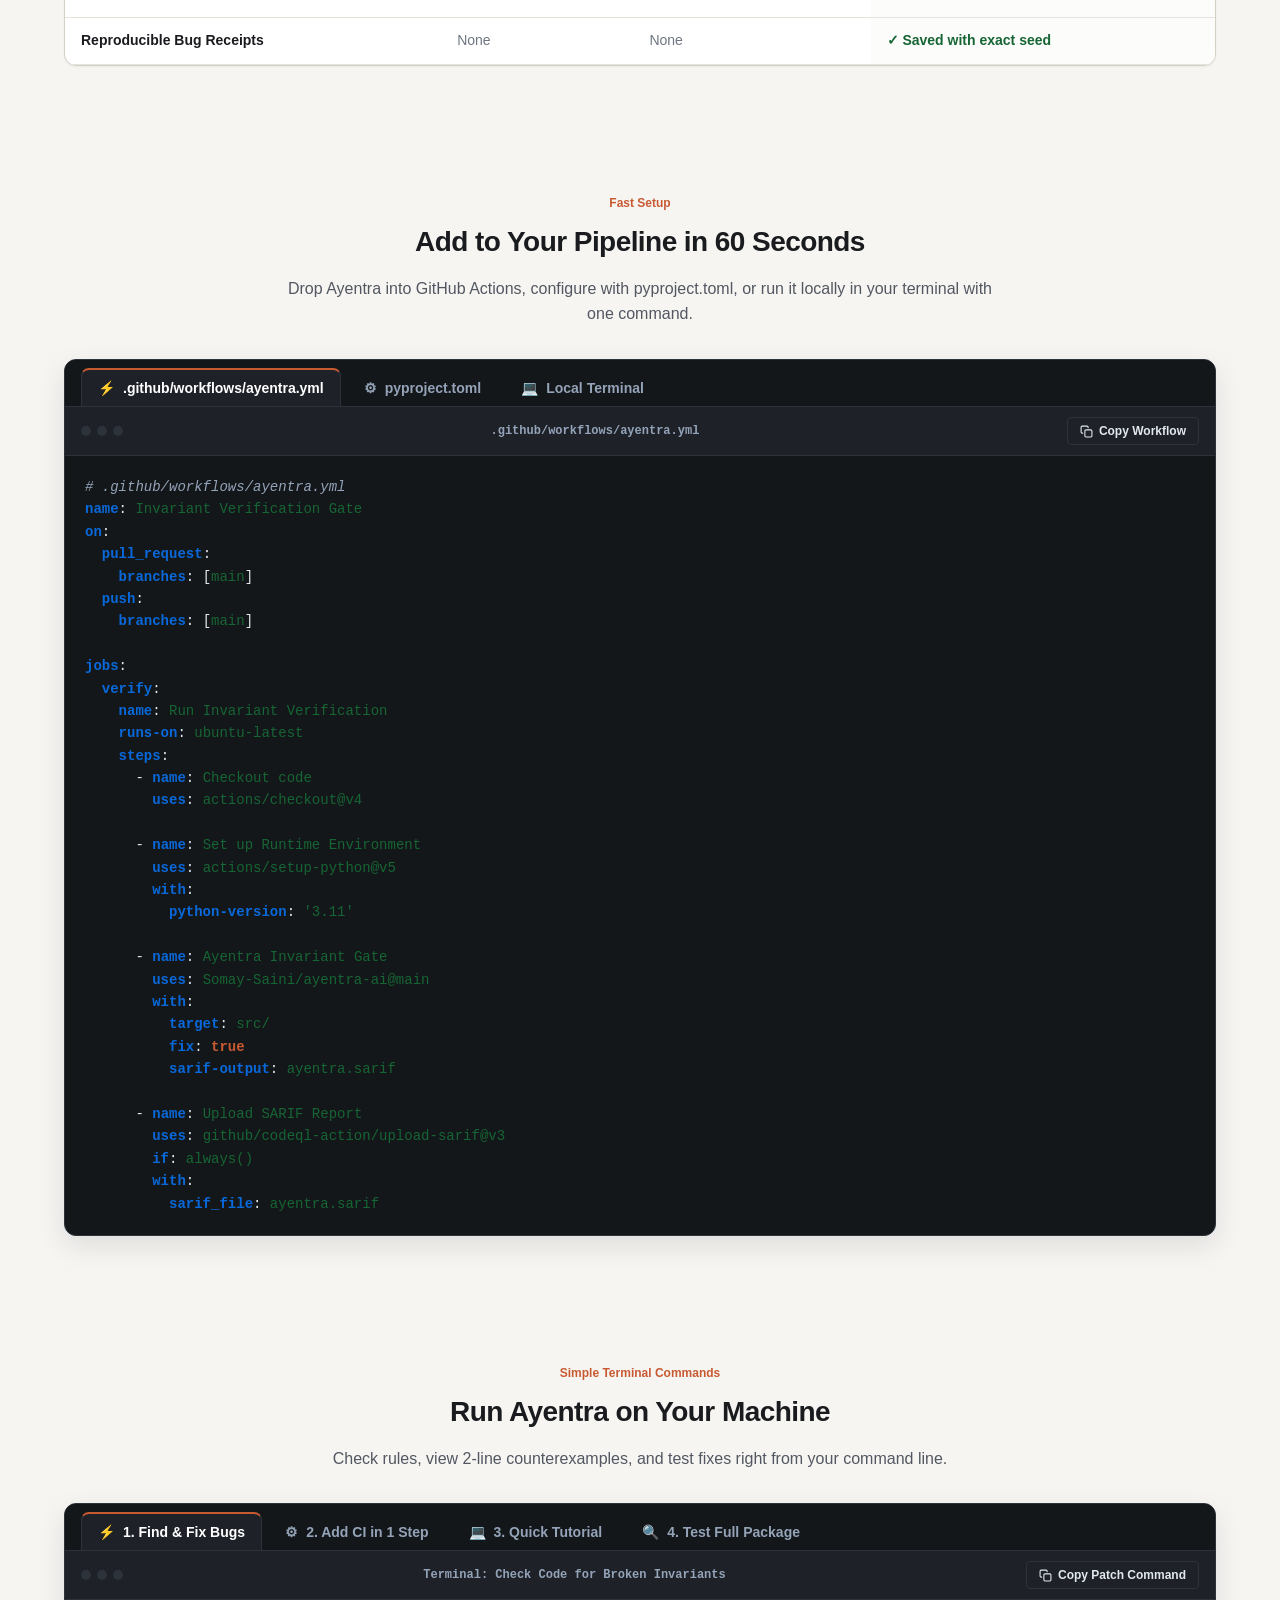
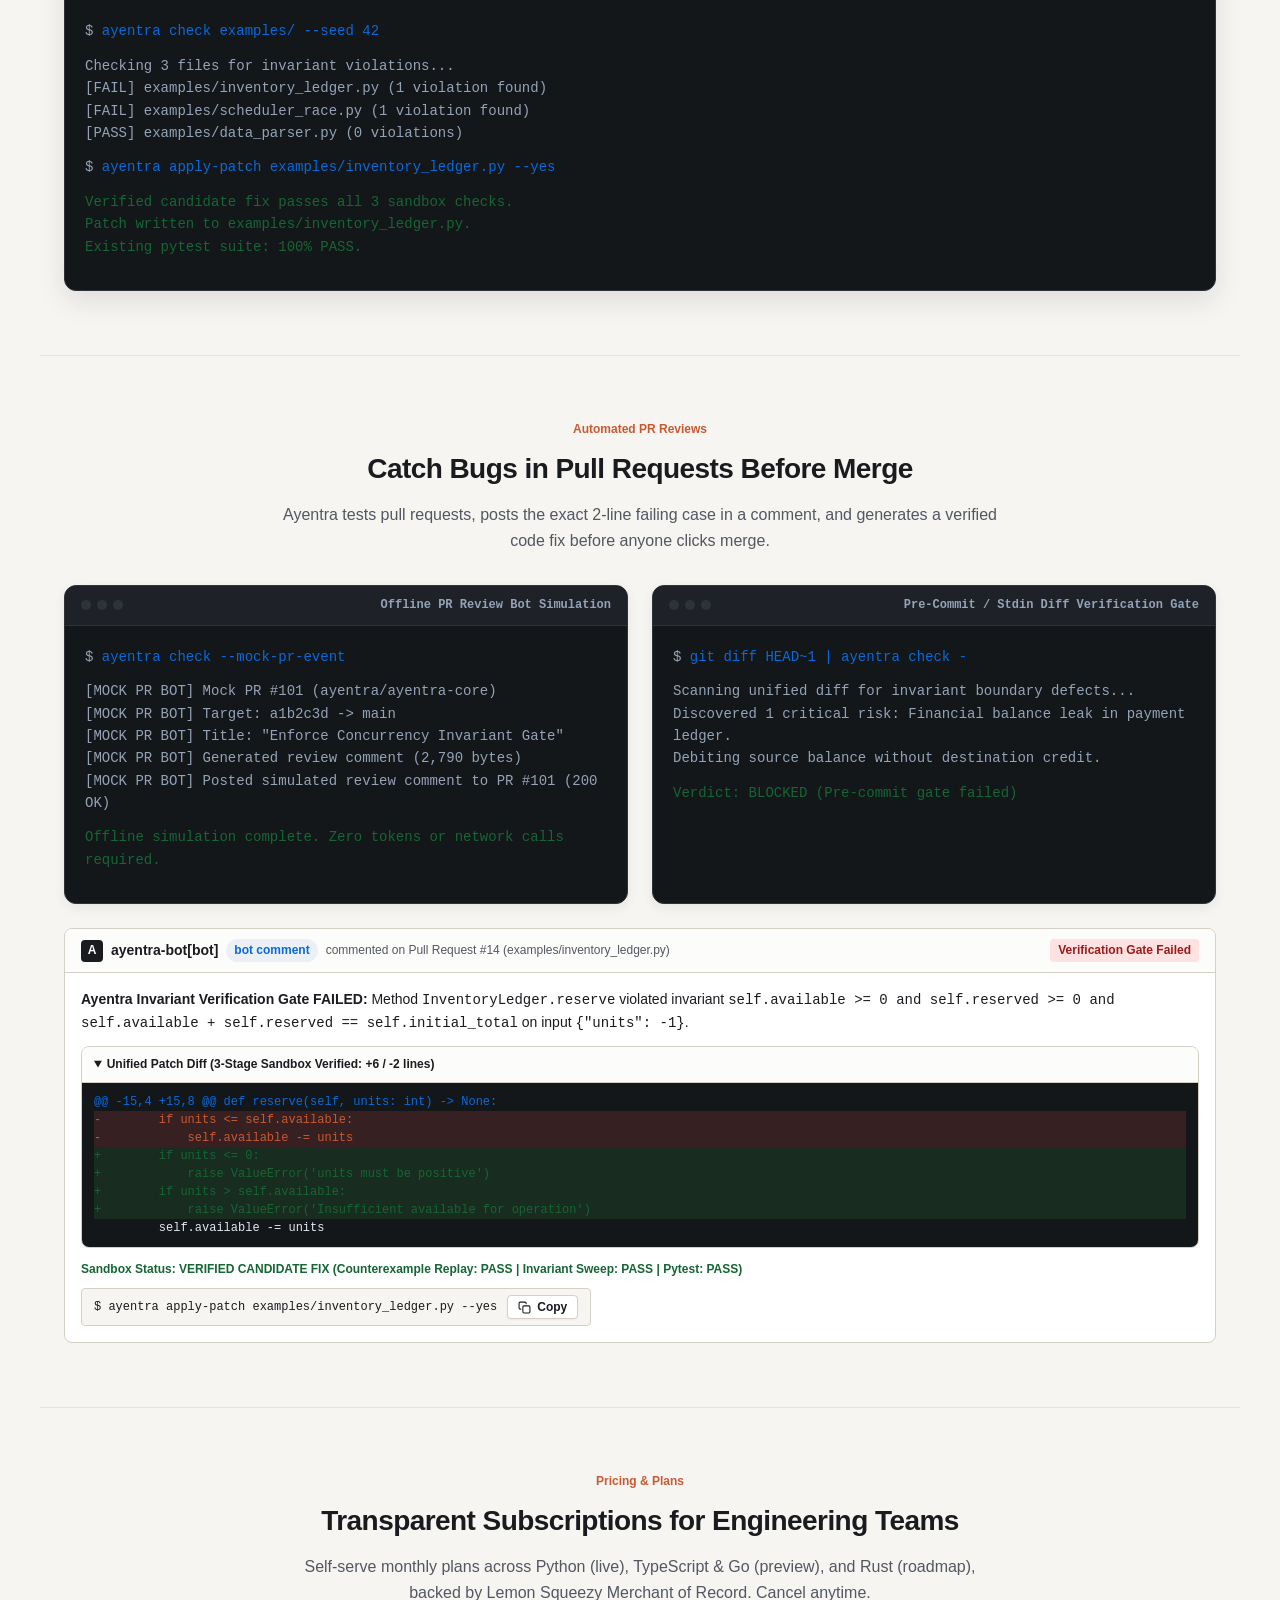
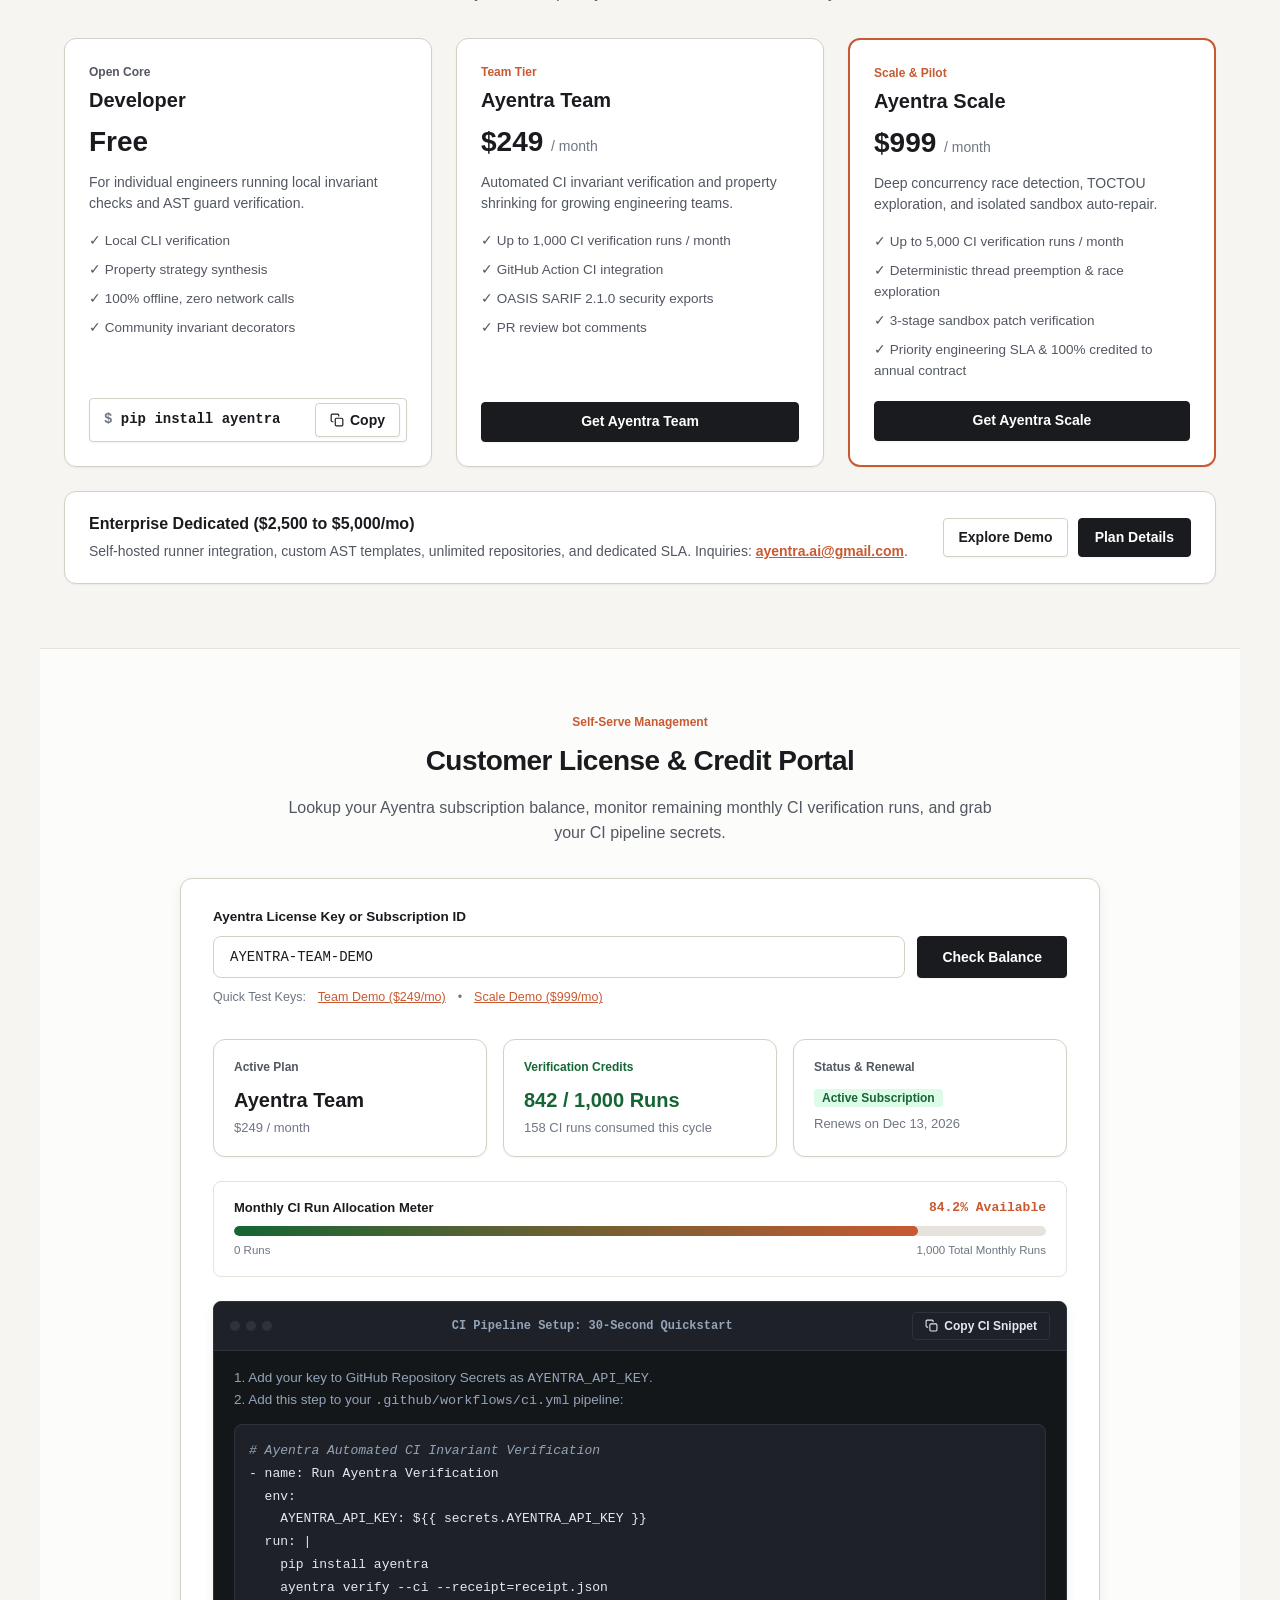
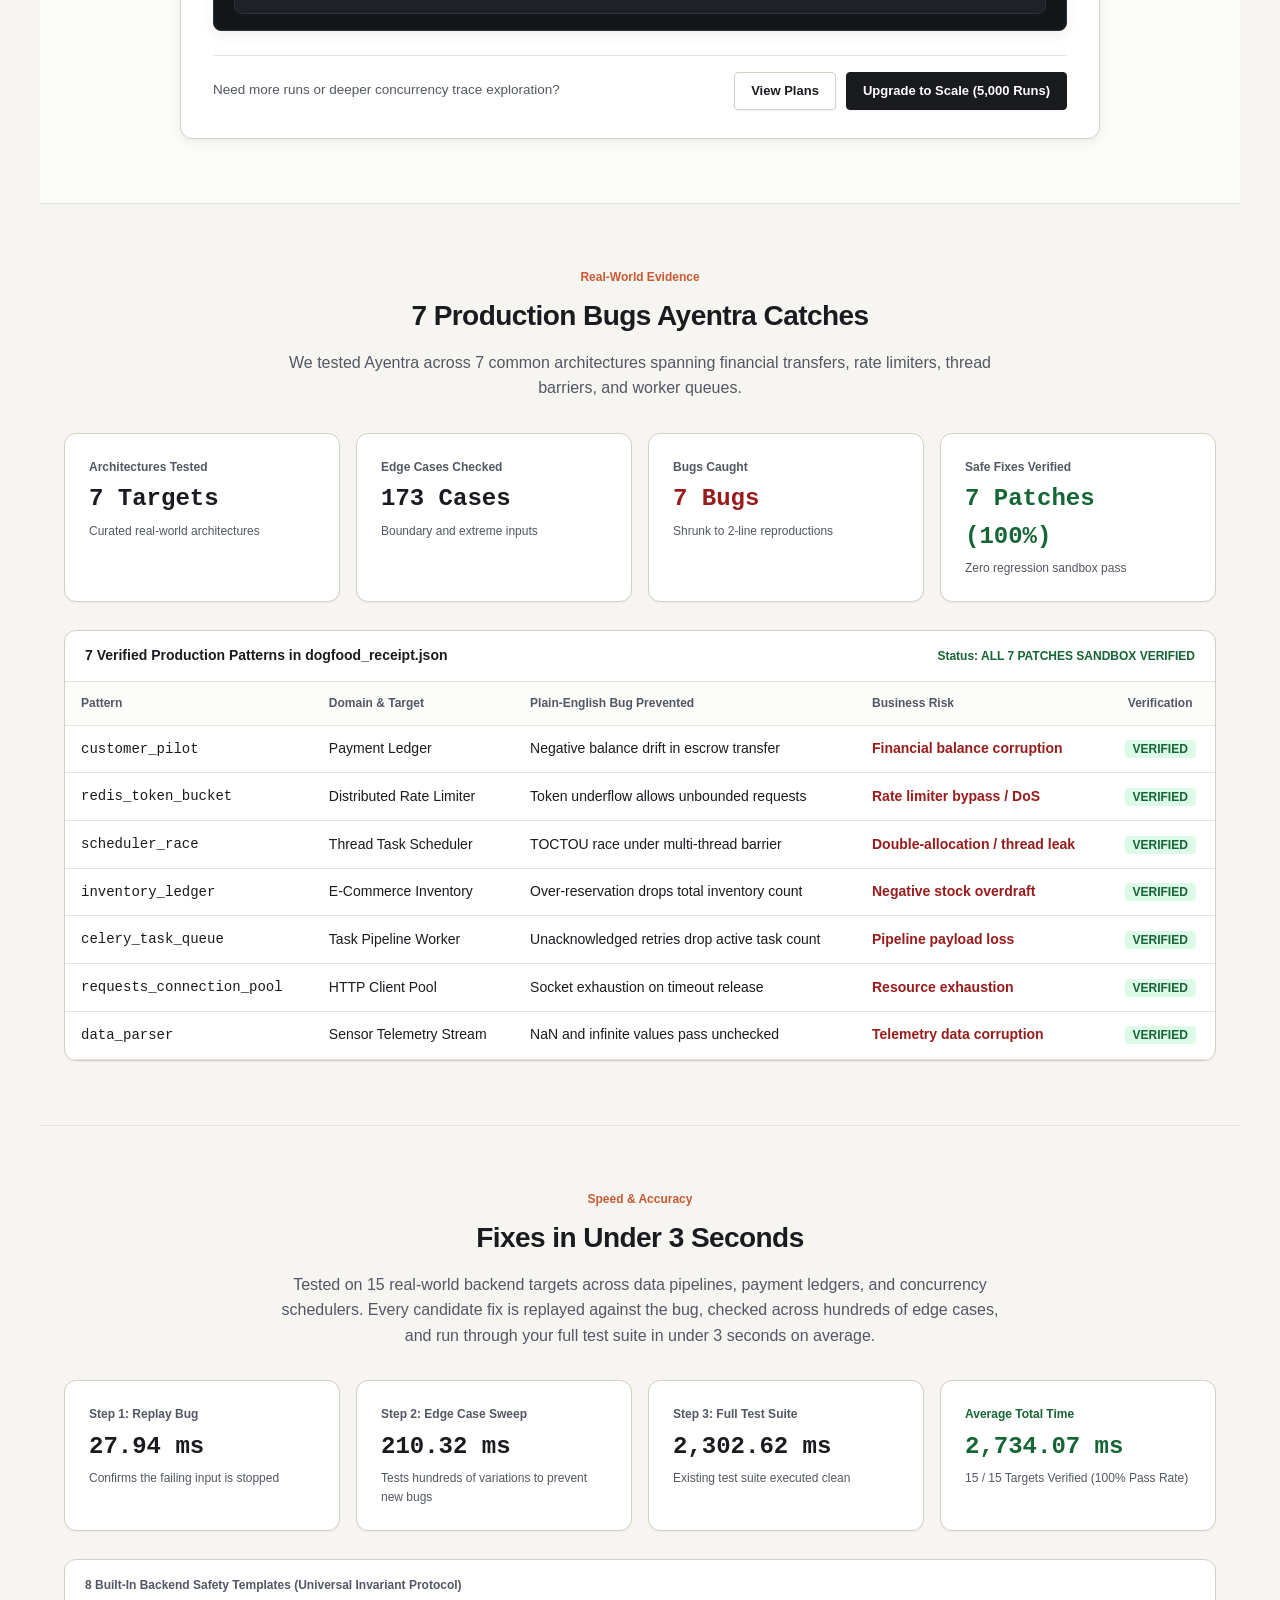
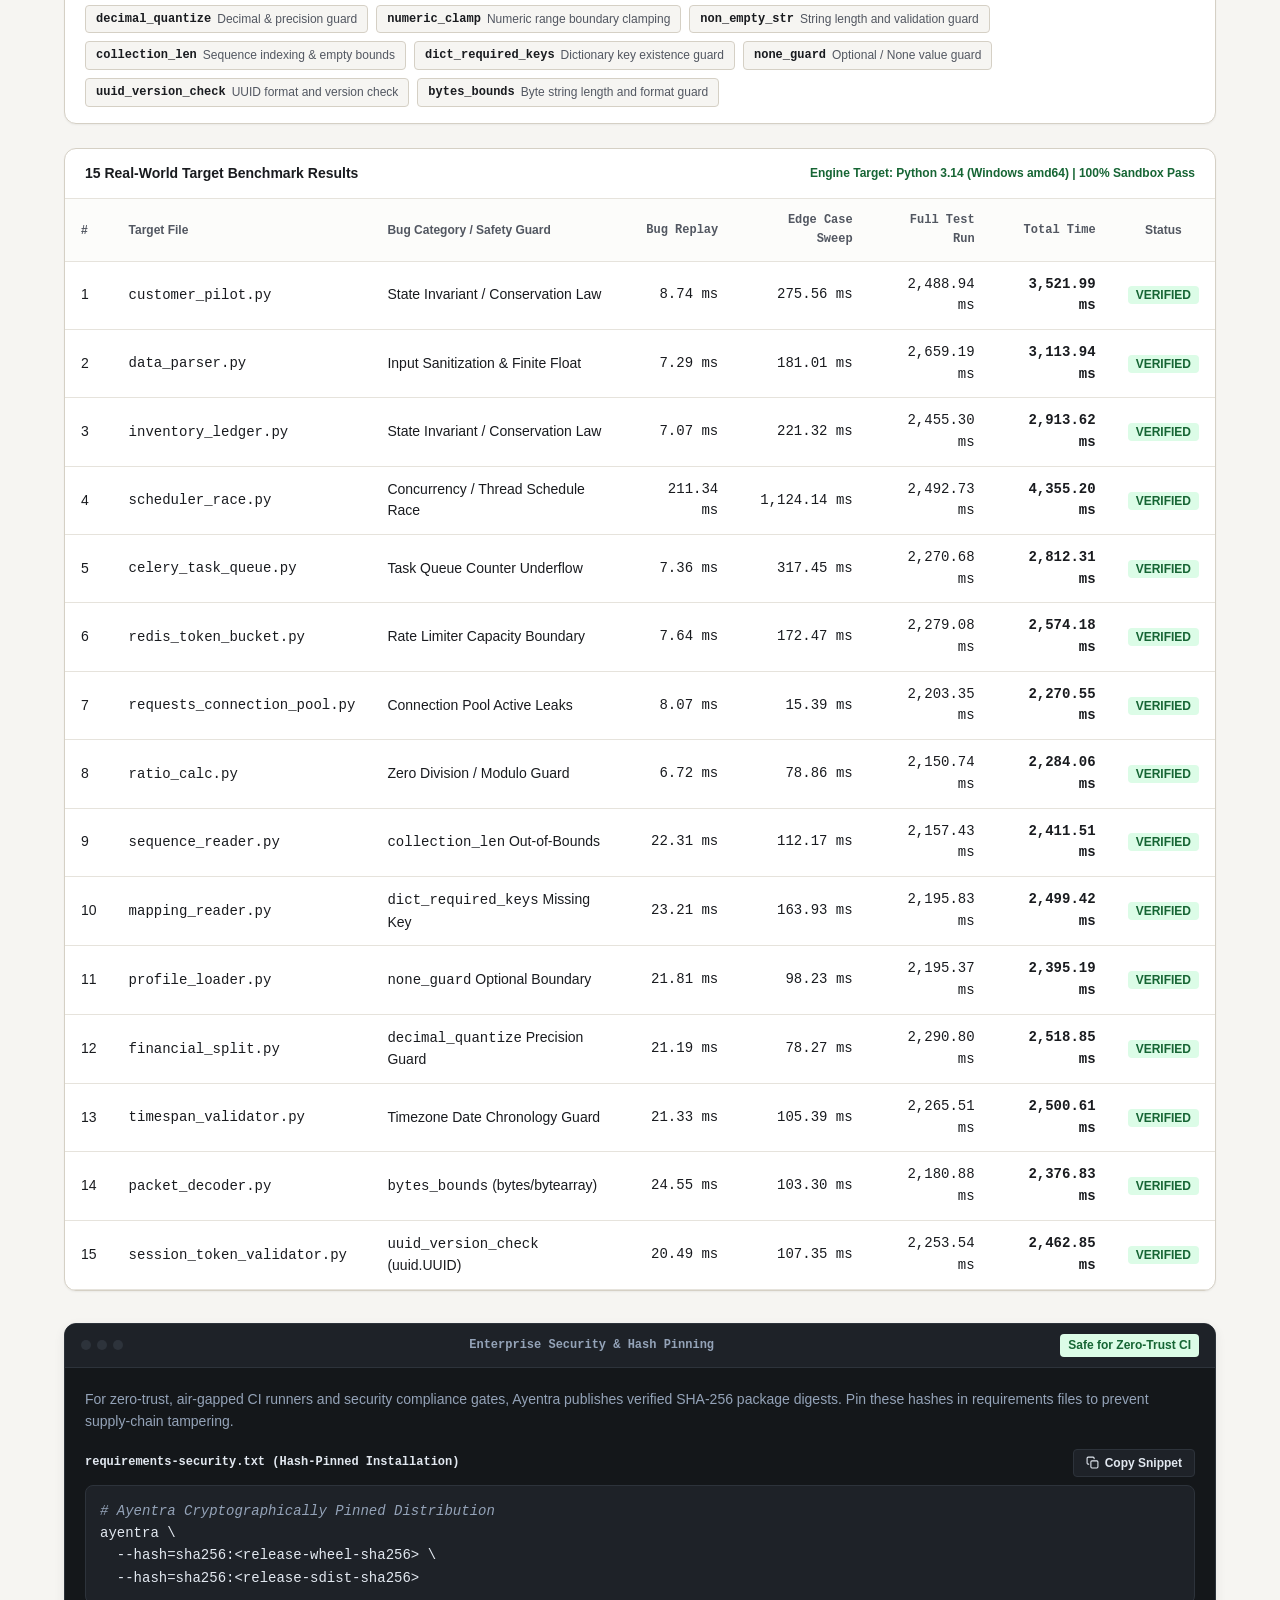
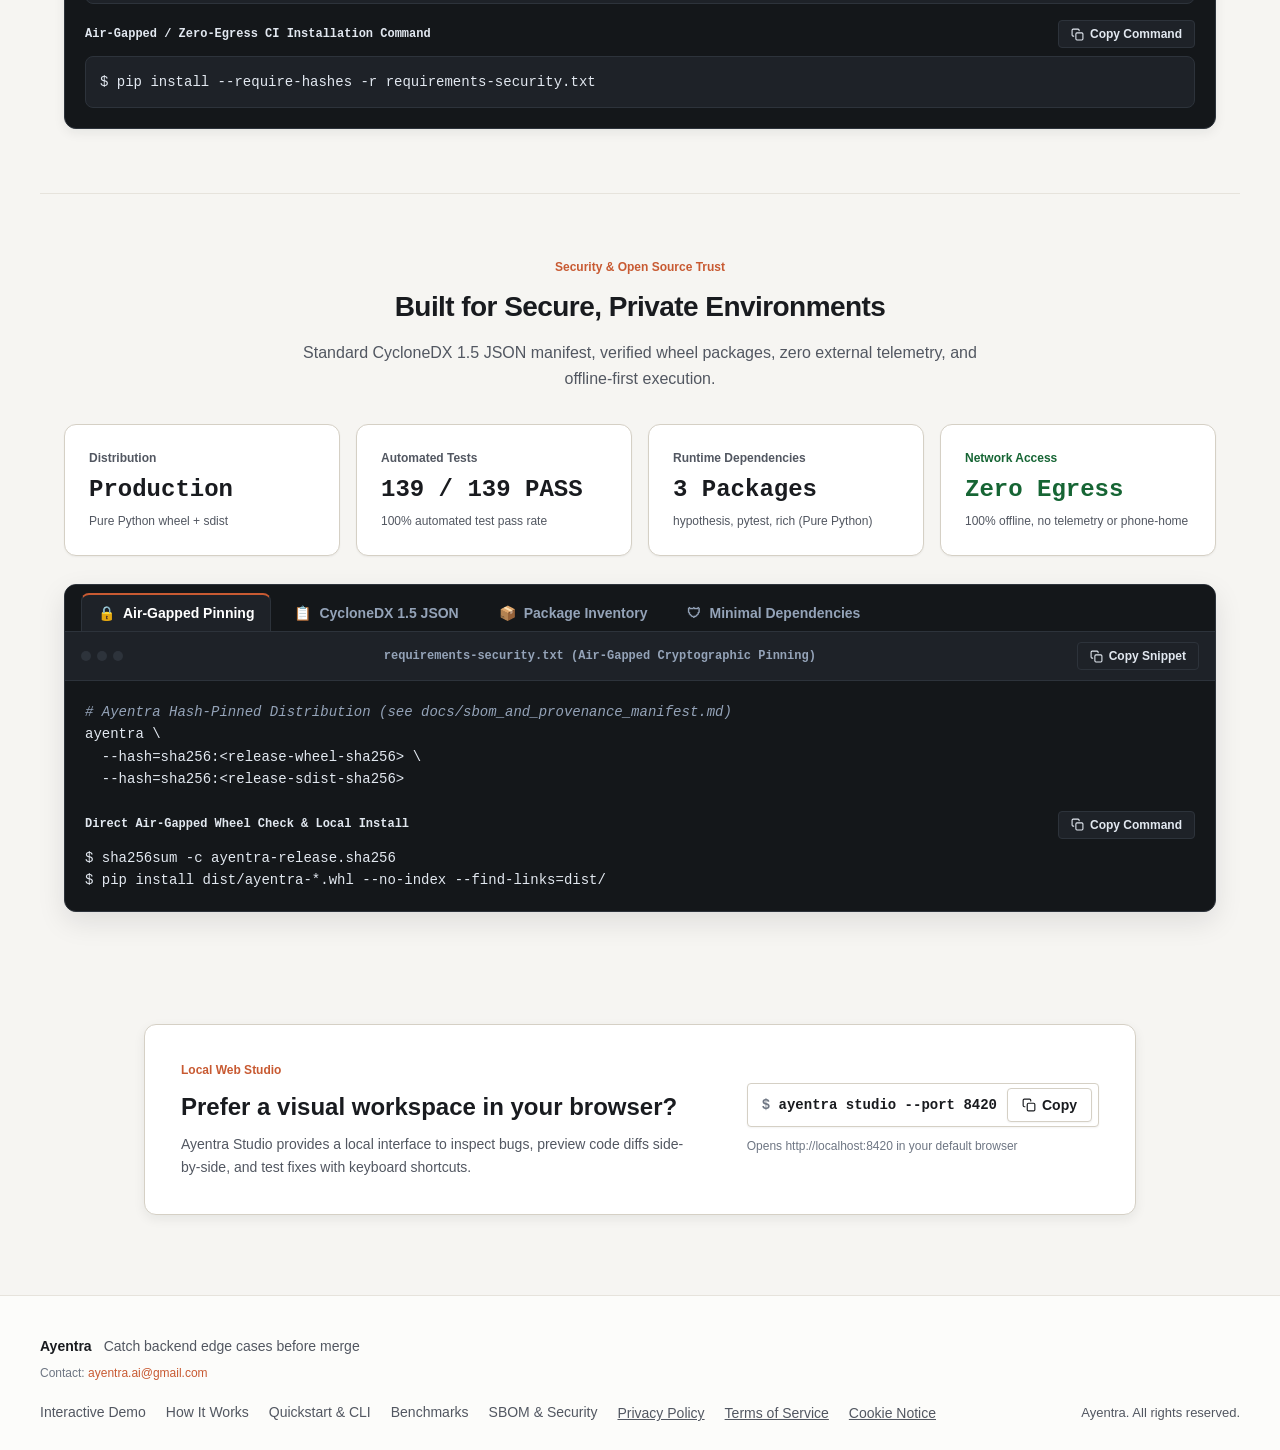
==== commit 86208d2d: "Scrub public version strings and update repo links to Somay-Saini/ayentra-ai" ====
--- a/site/index.html
+++ b/site/index.html
@@ -24,7 +24,6 @@
     "operatingSystem": "Cross-platform",
     "applicationCategory": "DeveloperApplication",
     "description": "Invariant-aware bug finding and safe sandbox fixes for distributed backends, microservices, and CI pipelines.",
-    "softwareVersion": "1.0.0",
     "offers": {
       "@type": "Offer",
       "price": "0.00",
@@ -440,7 +439,7 @@
           <span class="syn-key">python-version</span>: <span class="syn-str">'3.11'</span>
 
       - <span class="syn-key">name</span>: <span class="syn-str">Ayentra Invariant Gate</span>
-        <span class="syn-key">uses</span>: <span class="syn-str">Somay-Saini/ayentra-ai@v1</span>
+        <span class="syn-key">uses</span>: <span class="syn-str">Somay-Saini/ayentra-ai@main</span>
         <span class="syn-key">with</span>:
           <span class="syn-key">target</span>: <span class="syn-str">src/</span>
           <span class="syn-key">fix</span>: <span class="syn-bool">true</span>
@@ -1342,8 +1341,8 @@
           </button>
         </div>
 
-        <pre class="quickstart-code-pre" style="background: var(--bg-code-surface); padding: 14px; border-radius: var(--radius-md); border: 1px solid var(--border-dark); margin-bottom: 16px;"><code id="code-supply-chain-req"><span class="syn-comment"># Ayentra v1.0.0 Cryptographically Pinned Distribution</span>
-ayentra==1.0.0 \
+        <pre class="quickstart-code-pre" style="background: var(--bg-code-surface); padding: 14px; border-radius: var(--radius-md); border: 1px solid var(--border-dark); margin-bottom: 16px;"><code id="code-supply-chain-req"><span class="syn-comment"># Ayentra Cryptographically Pinned Distribution</span>
+ayentra \
   --hash=sha256:&lt;release-wheel-sha256&gt; \
   --hash=sha256:&lt;release-sdist-sha256&gt;</code></pre>
 
@@ -1372,8 +1371,8 @@
 
     <div class="cards-grid-four">
       <div class="difference-card">
-        <div class="metric-label">Current Release</div>
-        <div class="metric-value">v1.0.0</div>
+        <div class="metric-label">Distribution</div>
+        <div class="metric-value">Production</div>
         <div class="metric-sub">Pure Python wheel + sdist</div>
       </div>
       <div class="difference-card">
@@ -1407,7 +1406,7 @@
           </button>
           <button type="button" class="quickstart-tab sbom-tab" data-sbom-tab="inventory" role="tab" aria-selected="false" id="tab-sbom-inventory">
             <span class="quickstart-tab-icon">&#128230;</span>
-            <span>Package Inventory (v1.0.0)</span>
+            <span>Package Inventory</span>
           </button>
           <button type="button" class="quickstart-tab sbom-tab" data-sbom-tab="deps" role="tab" aria-selected="false" id="tab-sbom-deps">
             <span class="quickstart-tab-icon">&#128737;</span>
@@ -1427,8 +1426,8 @@
           </button>
         </div>
         <div class="quickstart-terminal-body">
-          <pre class="quickstart-code"><code id="code-sbom-req"><span class="syn-comment"># Ayentra v1.0.0 Hash-Pinned Distribution (see docs/sbom_and_provenance_manifest.md)</span>
-ayentra==1.0.0 \
+          <pre class="quickstart-code"><code id="code-sbom-req"><span class="syn-comment"># Ayentra Hash-Pinned Distribution (see docs/sbom_and_provenance_manifest.md)</span>
+ayentra \
   --hash=sha256:&lt;release-wheel-sha256&gt; \
   --hash=sha256:&lt;release-sdist-sha256&gt;</code></pre>
           <div style="display: flex; justify-content: space-between; align-items: center; margin-top: 20px; margin-bottom: 8px; flex-wrap: wrap; gap: 8px;">
@@ -1438,8 +1437,8 @@
               <span>Copy Command</span>
             </button>
           </div>
-          <pre class="quickstart-code"><code id="code-sbom-wheel-cmd">$ sha256sum -c ayentra-1.0.0.sha256
-$ pip install dist/ayentra-1.0.0-py3-none-any.whl --no-index --find-links=dist/</code></pre>
+          <pre class="quickstart-code"><code id="code-sbom-wheel-cmd">$ sha256sum -c ayentra-release.sha256
+$ pip install dist/ayentra-*.whl --no-index --find-links=dist/</code></pre>
         </div>
       </div>
 
@@ -1463,10 +1462,9 @@
   <span class="syn-key">"metadata"</span>: {
     <span class="syn-key">"timestamp"</span>: <span class="syn-str">"2026-11-16T09:30:00Z"</span>,
     <span class="syn-key">"component"</span>: {
-      <span class="syn-key">"bom-ref"</span>: <span class="syn-str">"pkg:pypi/ayentra@1.0.0"</span>,
+      <span class="syn-key">"bom-ref"</span>: <span class="syn-str">"pkg:pypi/ayentra"</span>,
       <span class="syn-key">"type"</span>: <span class="syn-str">"application"</span>,
       <span class="syn-key">"name"</span>: <span class="syn-str">"ayentra"</span>,
-      <span class="syn-key">"version"</span>: <span class="syn-str">"1.0.0"</span>,
       <span class="syn-key">"licenses"</span>: [{<span class="syn-key">"license"</span>: {<span class="syn-key">"id"</span>: <span class="syn-str">"MIT"</span>}}]
     }
   },
@@ -1484,8 +1482,8 @@
       <div class="quickstart-panel sbom-panel" id="sbom-panel-inventory" role="tabpanel" style="display: none;">
         <div class="terminal-bar">
           <div class="terminal-dots"><span class="dot"></span><span class="dot"></span><span class="dot"></span></div>
-          <span class="terminal-title">ayentra-1.0.0-py3-none-any.whl Core Package Modules</span>
-          <span class="status-pill pill-pass">v1.0.0 Verified Build</span>
+          <span class="terminal-title">ayentra Pure-Python Wheel Core Package Modules</span>
+          <span class="status-pill pill-pass">Verified Build</span>
         </div>
         <div class="quickstart-terminal-body">
           <div class="table-scroll">
